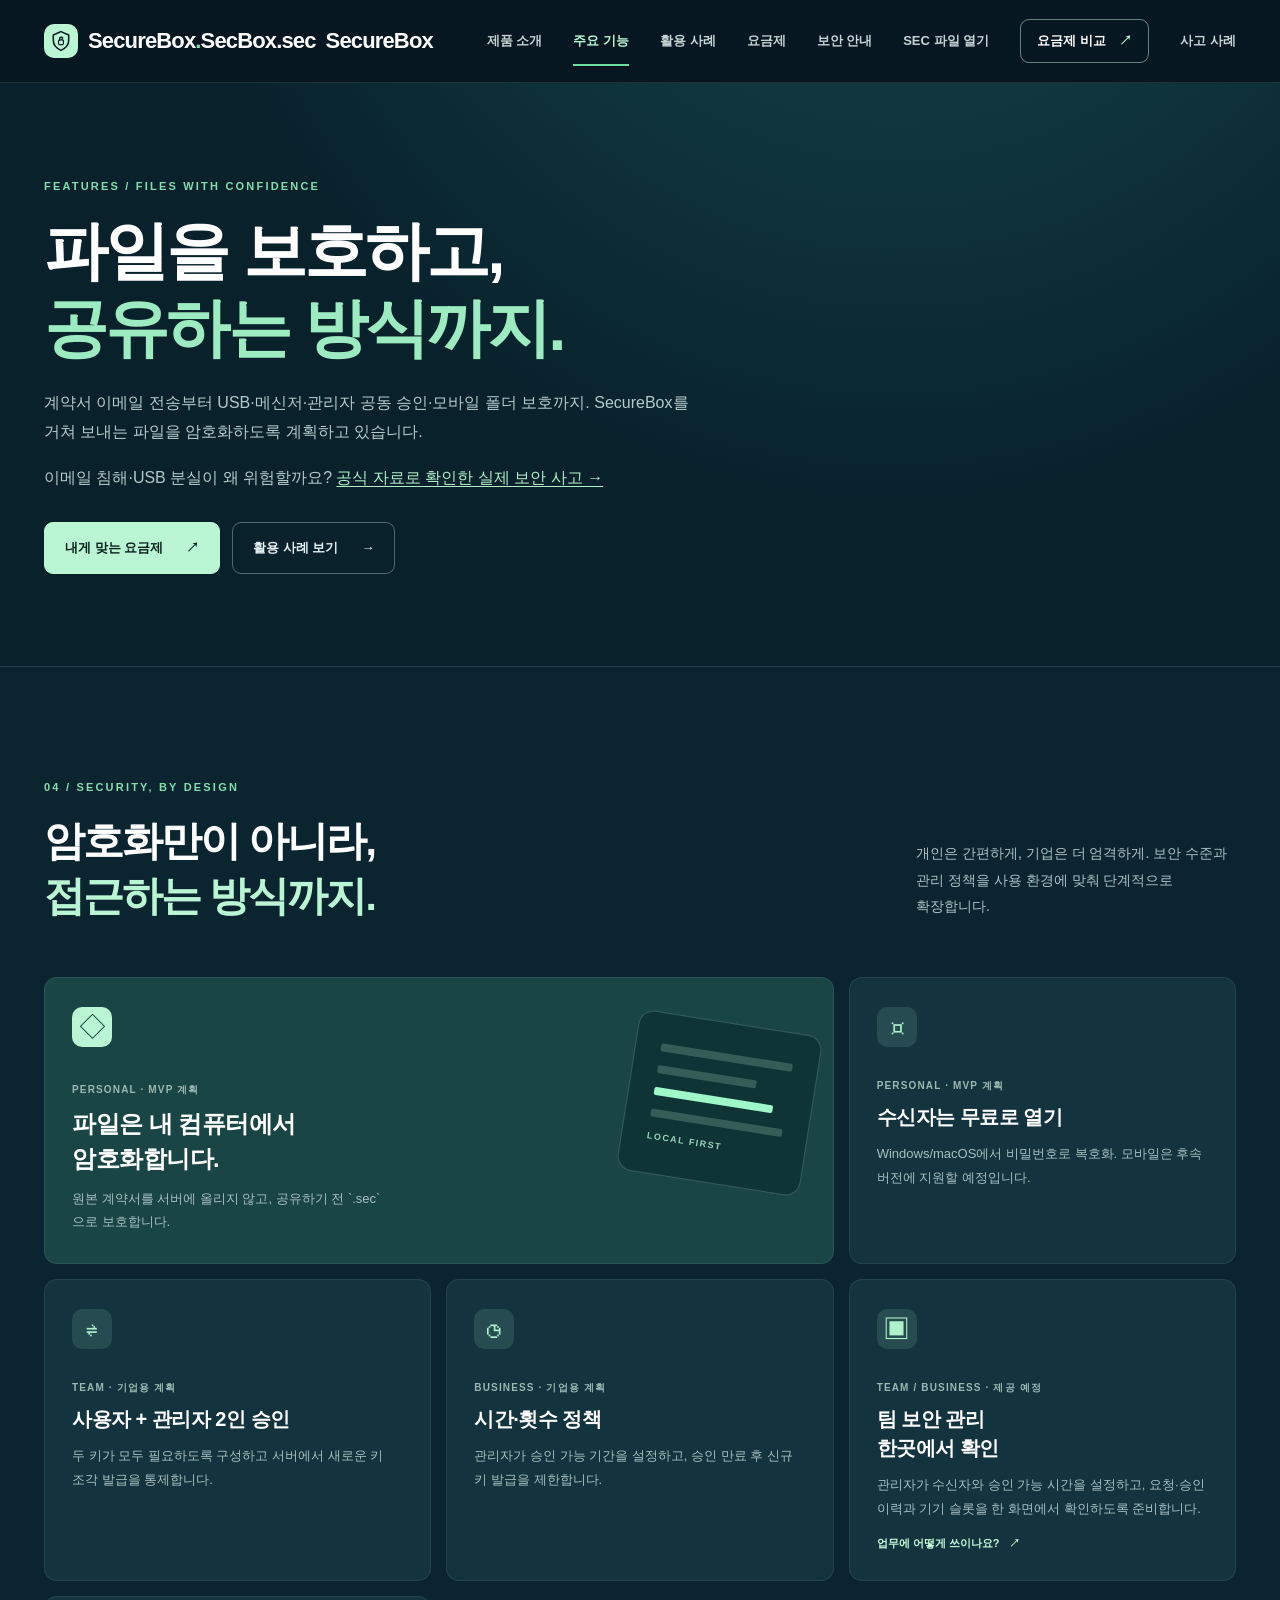
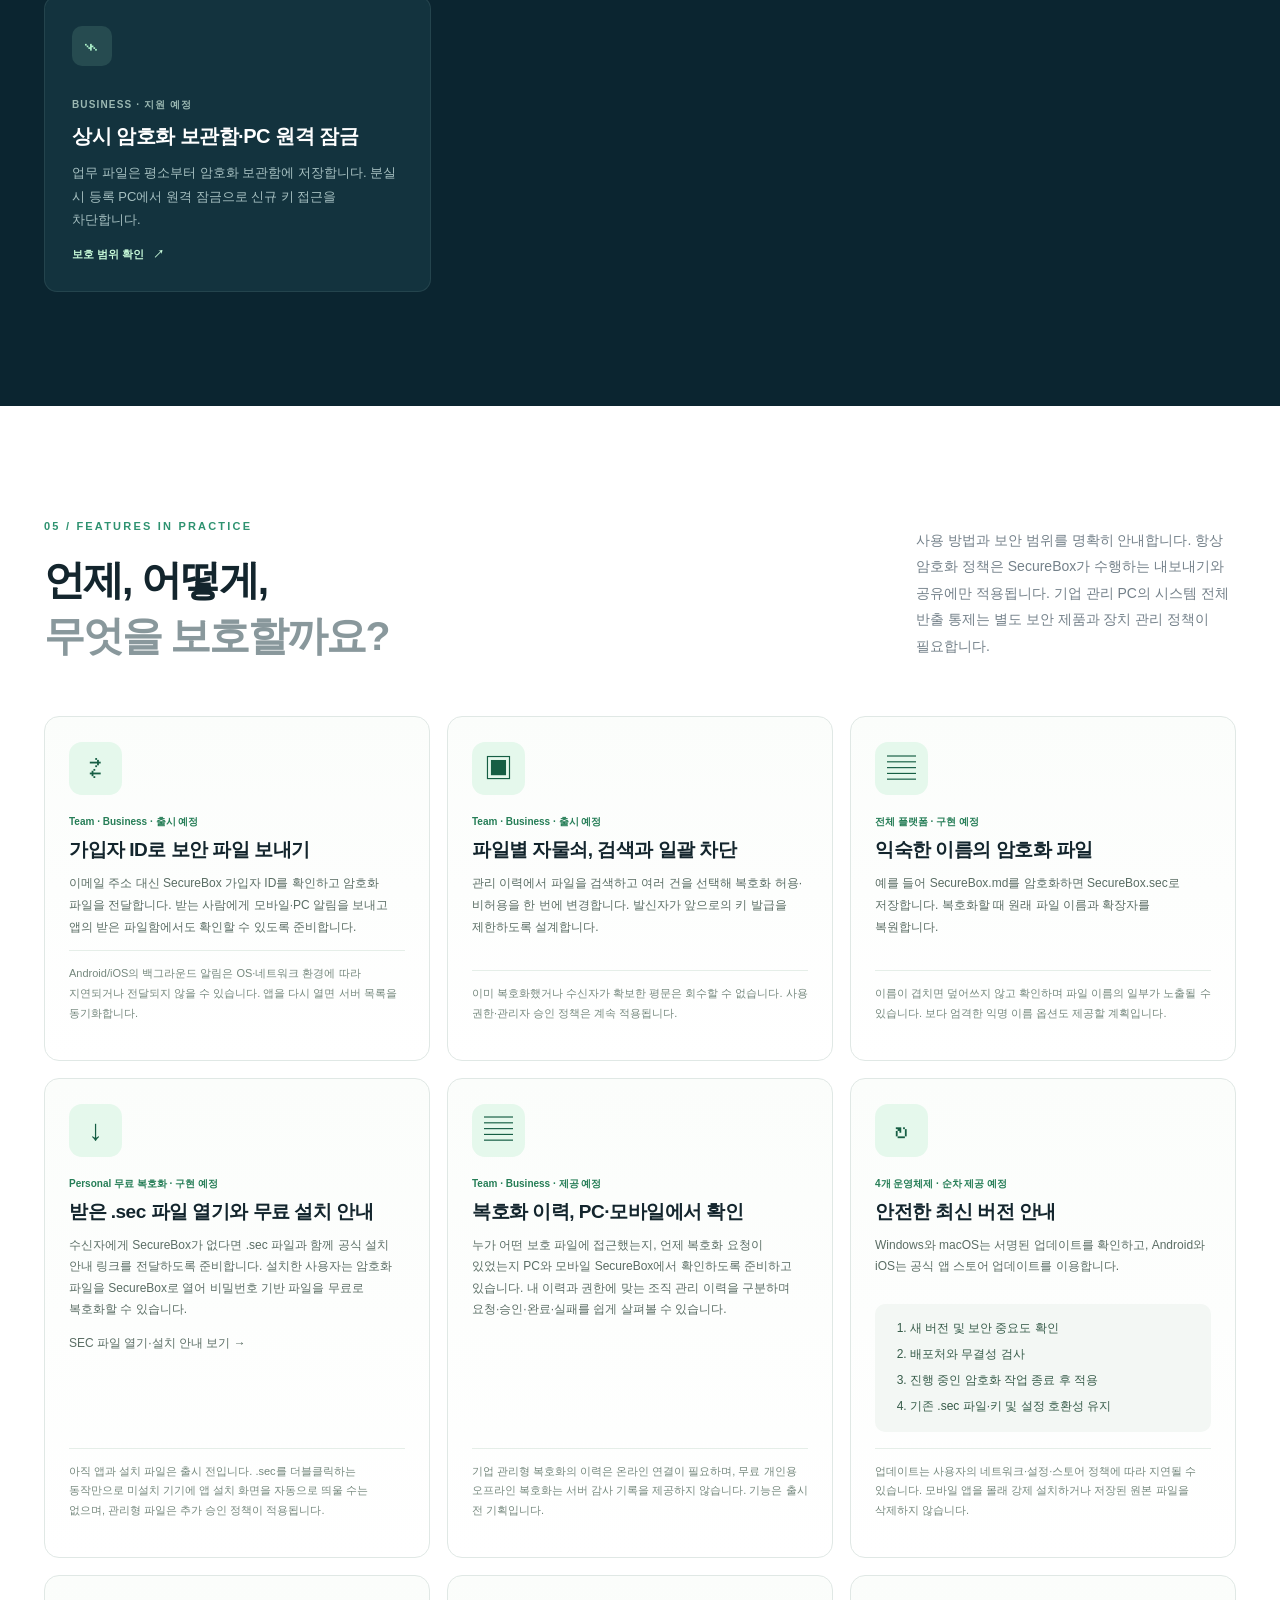
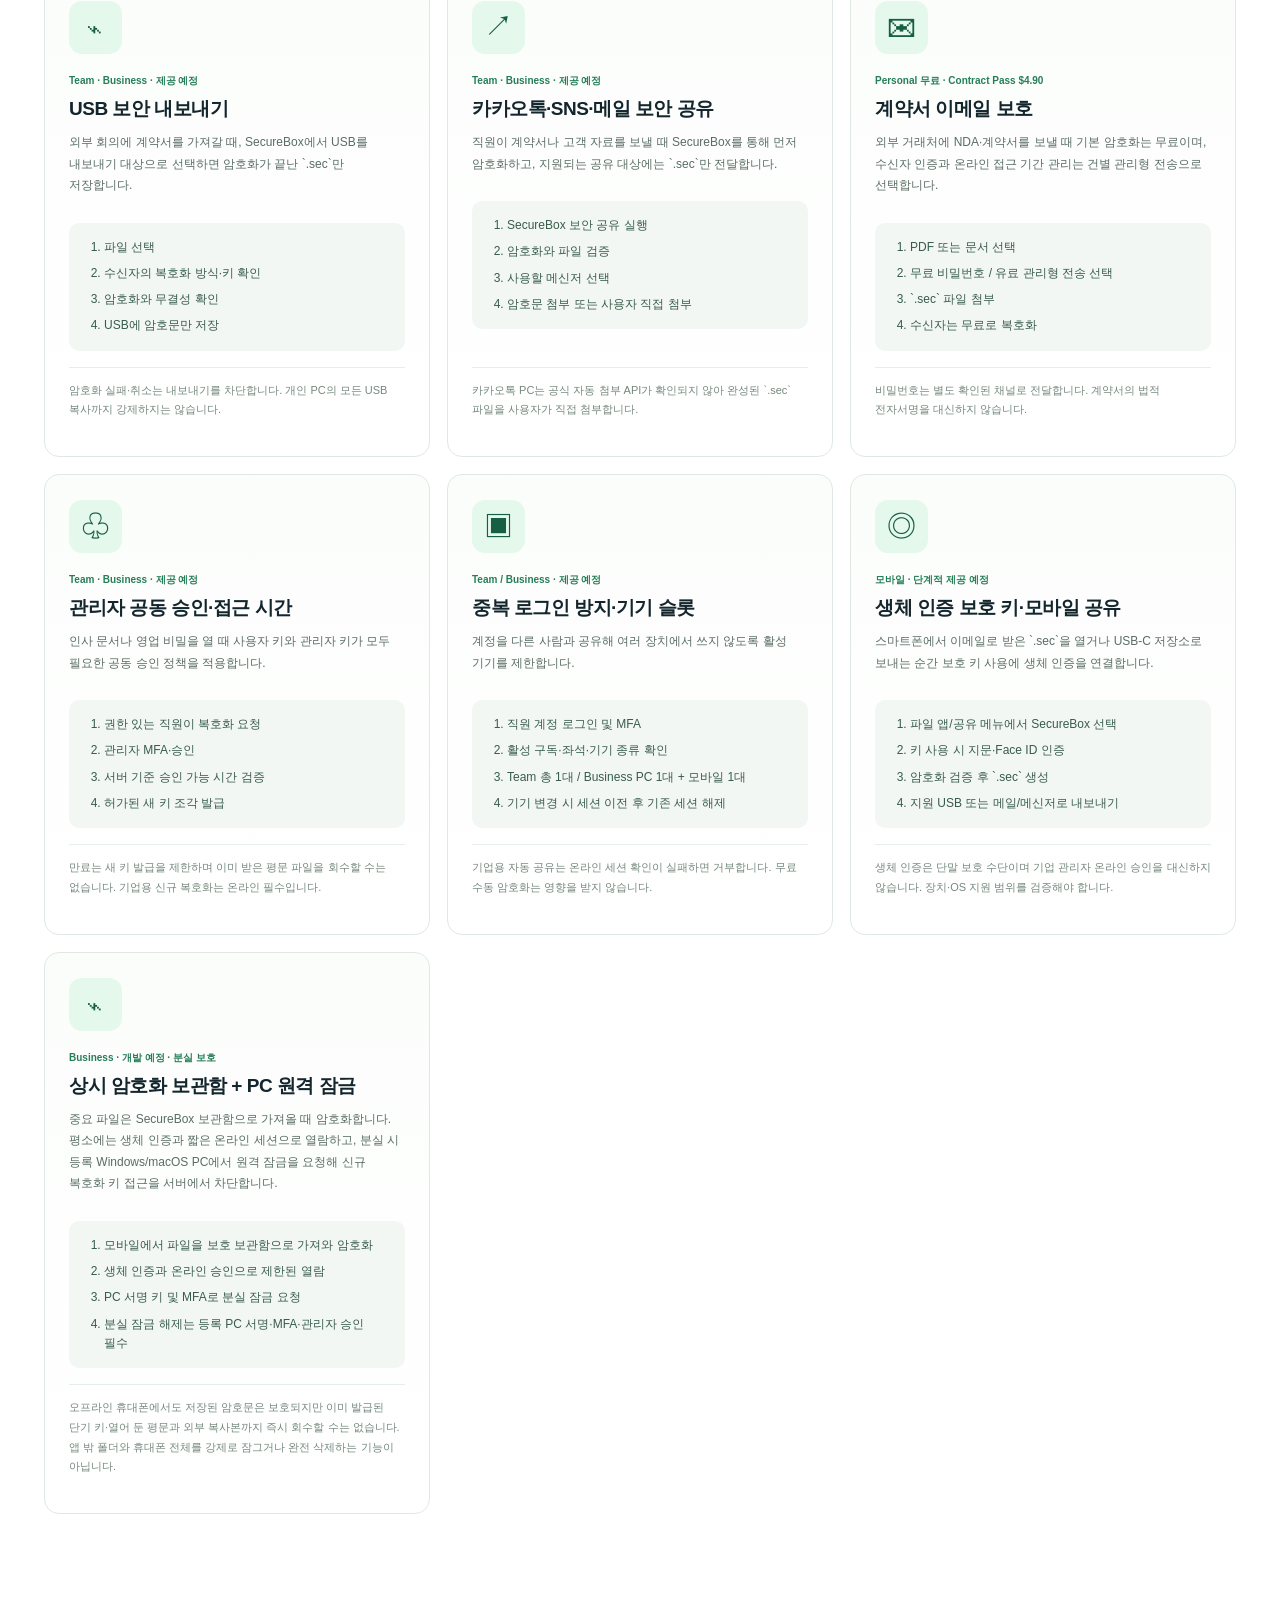
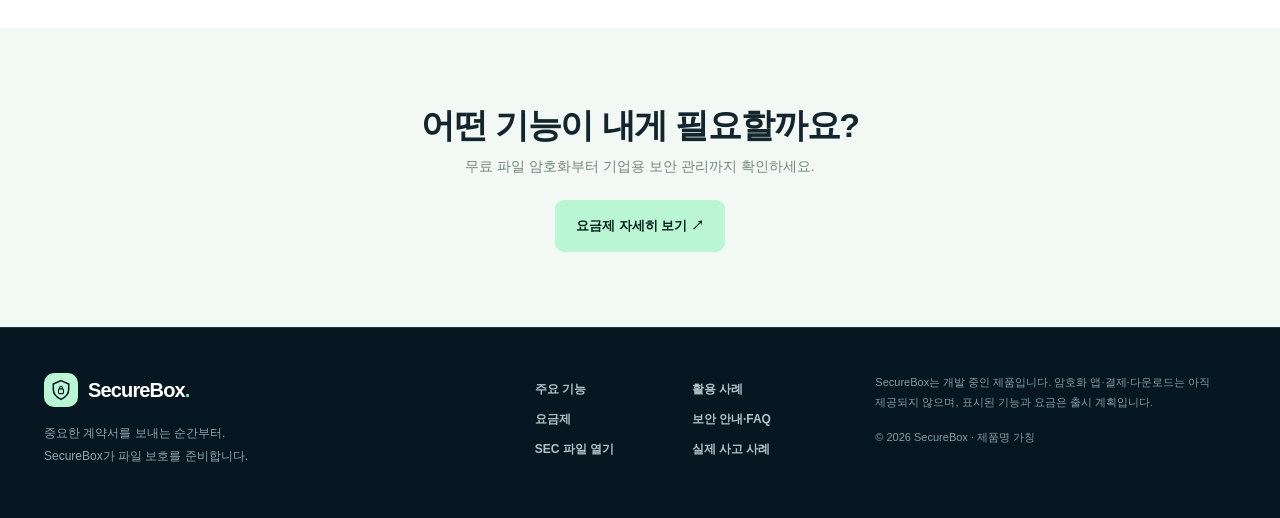
==== features.html @ 44d83c45 "헤더 로고를 열린 자물쇠에서 SecBox.sec로 전환하는 애니메이션 구조로 변경" ====
<!DOCTYPE html>
<html lang="ko"><head><meta charset="utf-8"/><meta content="width=device-width, initial-scale=1" name="viewport"/><meta content="#071721" name="theme-color"/><meta content="SecureBox의 계약서 보호, USB·메신저 보안 공유, 관리자 승인, 모바일 폴더 보호 및 안전한 업데이트 계획을 알아보세요." name="description"/><meta content="index, follow" name="robots"/><meta content="strict-origin-when-cross-origin" name="referrer"/><meta content="default-src 'none'; script-src 'self'; style-src 'self'; img-src 'self' data:; font-src 'self'; connect-src 'none'; form-action 'none'; object-src 'none'; base-uri 'self'; frame-ancestors 'none'; upgrade-insecure-requests" http-equiv="Content-Security-Policy"/><title>기능 안내 | SecureBox</title><link href="./favicon.ico?v=20261029-audit1" rel="icon" type="image/x-icon"/><link href="./favicon.svg?v=20261029-audit1" rel="icon" type="image/svg+xml" sizes="any"/><link href="./styles.css" rel="stylesheet"/><script defer="" src="./script.js"></script></head><body><a class="skip-link" href="#main">본문 바로가기</a><div class="page-shell"><header class="site-header" id="top"><div class="nav-wrap container"><a aria-label="SecureBox 홈" class="brand brand-header" href="./index.html"><span aria-hidden="true" class="brand-mark brand-animated brand-final-lock"><span class="brand-glow"></span><svg class="brand-logo-svg" fill="none" viewBox="0 0 40 40"><path class="brand-shield" d="M20 3L34 9V19C34 27.7 28.3 33 20 37C11.7 33 6 27.7 6 19V9L20 3Z" stroke="currentColor" stroke-width="2.8"></path><rect class="brand-lock-body" height="8.5" rx="2" stroke="currentColor" stroke-width="2" width="9" x="15.5" y="18"></rect><path class="brand-open-shackle" d="M17.5 18V15.9C17.5 13.9 18.7 12.7 20.5 12.7C21.7 12.7 22.7 13.2 23.4 14.1" stroke="currentColor" stroke-linecap="round" stroke-width="2"></path><path class="brand-closed-shackle" d="M17.5 18V15.8A2.5 2.5 0 0 1 22.5 15.8V18" stroke="currentColor" stroke-linecap="round" stroke-width="2"></path></svg></span><span aria-hidden="true" class="brand-text-stage"><span class="brand-text brand-full-name">SecureBox<span class="brand-dot">.</span></span><span class="brand-text brand-sec-name"><span>SecBox</span><span class="brand-ext">.sec</span></span></span><span class="sr-only">SecureBox</span></a><button aria-controls="nav-links" aria-expanded="false" aria-label="메뉴 열기" class="menu-toggle" type="button"><span></span><span></span><span></span></button><nav aria-label="주 메뉴" class="nav-links" id="nav-links"><a href="./index.html">제품 소개</a><a aria-current="page" href="./features.html">주요 기능</a><a href="./stories.html">활용 사례</a><a href="./pricing.html">요금제</a><a href="./security.html">보안 안내</a><a href="./open-sec.html">SEC 파일 열기</a><a class="nav-cta" href="./pricing.html">요금제 비교 <span aria-hidden="true">↗</span></a><a href="./incidents.html">사고 사례</a></nav></div></header><main id="main"><section class="subhero"><div class="container"><p class="section-kicker light-kicker">FEATURES / FILES WITH CONFIDENCE</p><h1>파일을 보호하고,<br/><span>공유하는 방식까지.</span></h1><p>계약서 이메일 전송부터 USB·메신저·관리자 공동 승인·모바일 폴더 보호까지. SecureBox를 거쳐 보내는 파일을 암호화하도록 계획하고 있습니다.</p><p class="incident-content-link">이메일 침해·USB 분실이 왜 위험할까요? <a href="./incidents.html">공식 자료로 확인한 실제 보안 사고 →</a></p><div class="subhero-actions"><a class="btn btn-primary" href="./pricing.html">내게 맞는 요금제 <span aria-hidden="true">↗</span></a><a class="btn btn-secondary" href="./stories.html">활용 사례 보기 <span aria-hidden="true">→</span></a></div></div></section><section aria-labelledby="features-title" class="section-pad features-section" id="features"><div class="container"><p class="section-kicker light-kicker">04 / SECURITY, BY DESIGN</p><div class="section-intro features-intro"><div><h2 id="features-title">암호화만이 아니라,<br><span>접근하는 방식까지.</span></br></h2></div><p>개인은 간편하게, 기업은 더 엄격하게. 보안 수준과 관리 정책을 사용 환경에 맞춰 단계적으로 확장합니다.</p></div>
<div class="feature-grid">
<article class="feature-tile big-feature"><div class="feature-icon mint">◇</div><div class="feature-text"><span class="feature-label">PERSONAL · MVP 계획</span><h3>파일은 내 컴퓨터에서<br/>암호화합니다.</h3><p>원본 계약서를 서버에 올리지 않고, 공유하기 전 `.sec`으로 보호합니다.</p></div><div class="feature-mini"><span class="mini-bar"></span><span class="mini-bar"></span><span class="mini-bar active"></span><span class="mini-bar"></span><span>LOCAL FIRST</span></div></article>
<article class="feature-tile"><div class="feature-icon">⌑</div><span class="feature-label">PERSONAL · MVP 계획</span><h3>수신자는 무료로 열기</h3><p>Windows/macOS에서 비밀번호로 복호화. 모바일은 후속 버전에 지원할 예정입니다.</p></article>
<article class="feature-tile"><div class="feature-icon">⇌</div><span class="feature-label">TEAM · 기업용 계획</span><h3>사용자 + 관리자 2인 승인</h3><p>두 키가 모두 필요하도록 구성하고 서버에서 새로운 키 조각 발급을 통제합니다.</p></article>
<article class="feature-tile"><div class="feature-icon">◷</div><span class="feature-label">BUSINESS · 기업용 계획</span><h3>시간·횟수 정책</h3><p>관리자가 승인 가능 기간을 설정하고, 승인 만료 후 신규 키 발급을 제한합니다.</p></article>
<article class="feature-tile"><div class="feature-icon">▣</div><span class="feature-label">TEAM / BUSINESS · 제공 예정</span><h3>팀 보안 관리<br/>한곳에서 확인</h3><p>관리자가 수신자와 승인 가능 시간을 설정하고, 요청·승인 이력과 기기 슬롯을 한 화면에서 확인하도록 준비합니다.</p><a class="feature-inline-link" href="./features.html#feature-deep">업무에 어떻게 쓰이나요? <span aria-hidden="true">↗</span></a></article>
<article class="feature-tile"><div class="feature-icon">⌁</div><span class="feature-label">BUSINESS · 지원 예정</span><h3>상시 암호화 보관함·PC 원격 잠금</h3><p>업무 파일은 평소부터 암호화 보관함에 저장합니다. 분실 시 등록 PC에서 원격 잠금으로 신규 키 접근을 차단합니다.</p><a class="feature-inline-link" href="./features.html#lost-device-details">보호 범위 확인 <span aria-hidden="true">↗</span></a></article>
</div>
</div></section><section aria-labelledby="detail-title" class="section-pad detail-section" id="feature-deep">
<div class="container">
<div class="section-intro"><div><p class="section-kicker">05 / FEATURES IN PRACTICE</p><h2 id="detail-title">언제, 어떻게,<br/><span class="subtle-heading">무엇을 보호할까요?</span></h2></div><p>사용 방법과 보안 범위를 명확히 안내합니다. 항상 암호화 정책은 SecureBox가 수행하는 내보내기와 공유에만 적용됩니다. 기업 관리 PC의 시스템 전체 반출 통제는 별도 보안 제품과 장치 관리 정책이 필요합니다.</p></div>
<div class="detail-grid">
<article class="detail-card" id="secure-id-transfer"><div class="detail-icon">⇄</div><div class="detail-status">Team · Business · 출시 예정</div><h3>가입자 ID로 보안 파일 보내기</h3><p>이메일 주소 대신 SecureBox 가입자 ID를 확인하고 암호화 파일을 전달합니다. 받는 사람에게 모바일·PC 알림을 보내고 앱의 받은 파일함에서도 확인할 수 있도록 준비합니다.</p><p class="detail-limit">Android/iOS의 백그라운드 알림은 OS·네트워크 환경에 따라 지연되거나 전달되지 않을 수 있습니다. 앱을 다시 열면 서버 목록을 동기화합니다.</p></article><article class="detail-card" id="file-access-control"><div class="detail-icon">▣</div><div class="detail-status">Team · Business · 출시 예정</div><h3>파일별 자물쇠, 검색과 일괄 차단</h3><p>관리 이력에서 파일을 검색하고 여러 건을 선택해 복호화 허용·비허용을 한 번에 변경합니다. 발신자가 앞으로의 키 발급을 제한하도록 설계합니다.</p><p class="detail-limit">이미 복호화했거나 수신자가 확보한 평문은 회수할 수 없습니다. 사용 권한·관리자 승인 정책은 계속 적용됩니다.</p></article><article class="detail-card" id="filename-rule"><div class="detail-icon">▤</div><div class="detail-status">전체 플랫폼 · 구현 예정</div><h3>익숙한 이름의 암호화 파일</h3><p>예를 들어 SecureBox.md를 암호화하면 SecureBox.sec로 저장합니다. 복호화할 때 원래 파일 이름과 확장자를 복원합니다.</p><p class="detail-limit">이름이 겹치면 덮어쓰지 않고 확인하며 파일 이름의 일부가 노출될 수 있습니다. 보다 엄격한 익명 이름 옵션도 제공할 계획입니다.</p></article><article class="detail-card" id="receiver-install"><div class="detail-icon">↓</div><div class="detail-status">Personal 무료 복호화 · 구현 예정</div><h3>받은 .sec 파일 열기와 무료 설치 안내</h3><p>수신자에게 SecureBox가 없다면 .sec 파일과 함께 공식 설치 안내 링크를 전달하도록 준비합니다. 설치한 사용자는 암호화 파일을 SecureBox로 열어 비밀번호 기반 파일을 무료로 복호화할 수 있습니다.</p><p><a href="./open-sec.html">SEC 파일 열기·설치 안내 보기 →</a></p><p class="detail-limit">아직 앱과 설치 파일은 출시 전입니다. .sec를 더블클릭하는 동작만으로 미설치 기기에 앱 설치 화면을 자동으로 띄울 수는 없으며, 관리형 파일은 추가 승인 정책이 적용됩니다.</p></article><article class="detail-card" id="decryption-history"><div class="detail-icon">▤</div><div class="detail-status">Team · Business · 제공 예정</div><h3>복호화 이력, PC·모바일에서 확인</h3><p>누가 어떤 보호 파일에 접근했는지, 언제 복호화 요청이 있었는지 PC와 모바일 SecureBox에서 확인하도록 준비하고 있습니다. 내 이력과 권한에 맞는 조직 관리 이력을 구분하며 요청·승인·완료·실패를 쉽게 살펴볼 수 있습니다.</p><p class="detail-limit">기업 관리형 복호화의 이력은 온라인 연결이 필요하며, 무료 개인용 오프라인 복호화는 서버 감사 기록을 제공하지 않습니다. 기능은 출시 전 기획입니다.</p></article><article class="detail-card" id="safe-updates"><div class="detail-icon">↻</div><div class="detail-status">4개 운영체제 · 순차 제공 예정</div><h3>안전한 최신 버전 안내</h3><p>Windows와 macOS는 서명된 업데이트를 확인하고, Android와 iOS는 공식 앱 스토어 업데이트를 이용합니다.</p><ol><li>새 버전 및 보안 중요도 확인</li><li>배포처와 무결성 검사</li><li>진행 중인 암호화 작업 종료 후 적용</li><li>기존 .sec 파일·키 및 설정 호환성 유지</li></ol><p class="detail-limit">업데이트는 사용자의 네트워크·설정·스토어 정책에 따라 지연될 수 있습니다. 모바일 앱을 몰래 강제 설치하거나 저장된 원본 파일을 삭제하지 않습니다.</p></article><article class="detail-card"><div class="detail-icon">⌁</div><div class="detail-status">Team · Business · 제공 예정</div><h3>USB 보안 내보내기</h3><p>외부 회의에 계약서를 가져갈 때, SecureBox에서 USB를 내보내기 대상으로 선택하면 암호화가 끝난 `.sec`만 저장합니다.</p><ol><li>파일 선택</li><li>수신자의 복호화 방식·키 확인</li><li>암호화와 무결성 확인</li><li>USB에 암호문만 저장</li></ol><p class="detail-limit">암호화 실패·취소는 내보내기를 차단합니다. 개인 PC의 모든 USB 복사까지 강제하지는 않습니다.</p></article>
<article class="detail-card"><div class="detail-icon">↗</div><div class="detail-status">Team · Business · 제공 예정</div><h3>카카오톡·SNS·메일 보안 공유</h3><p>직원이 계약서나 고객 자료를 보낼 때 SecureBox를 통해 먼저 암호화하고, 지원되는 공유 대상에는 `.sec`만 전달합니다.</p><ol><li>SecureBox 보안 공유 실행</li><li>암호화와 파일 검증</li><li>사용할 메신저 선택</li><li>암호문 첨부 또는 사용자 직접 첨부</li></ol><p class="detail-limit">카카오톡 PC는 공식 자동 첨부 API가 확인되지 않아 완성된 `.sec` 파일을 사용자가 직접 첨부합니다.</p></article>
<article class="detail-card"><div class="detail-icon">✉</div><div class="detail-status">Personal 무료 · Contract Pass $4.90</div><h3>계약서 이메일 보호</h3><p>외부 거래처에 NDA·계약서를 보낼 때 기본 암호화는 무료이며, 수신자 인증과 온라인 접근 기간 관리는 건별 관리형 전송으로 선택합니다.</p><ol><li>PDF 또는 문서 선택</li><li>무료 비밀번호 / 유료 관리형 전송 선택</li><li>`.sec` 파일 첨부</li><li>수신자는 무료로 복호화</li></ol><p class="detail-limit">비밀번호는 별도 확인된 채널로 전달합니다. 계약서의 법적 전자서명을 대신하지 않습니다.</p></article>
<article class="detail-card"><div class="detail-icon">♧</div><div class="detail-status">Team · Business · 제공 예정</div><h3>관리자 공동 승인·접근 시간</h3><p>인사 문서나 영업 비밀을 열 때 사용자 키와 관리자 키가 모두 필요한 공동 승인 정책을 적용합니다.</p><ol><li>권한 있는 직원이 복호화 요청</li><li>관리자 MFA·승인</li><li>서버 기준 승인 가능 시간 검증</li><li>허가된 새 키 조각 발급</li></ol><p class="detail-limit">만료는 새 키 발급을 제한하며 이미 받은 평문 파일을 회수할 수는 없습니다. 기업용 신규 복호화는 온라인 필수입니다.</p></article>
<article class="detail-card"><div class="detail-icon">▣</div><div class="detail-status">Team / Business · 제공 예정</div><h3>중복 로그인 방지·기기 슬롯</h3><p>계정을 다른 사람과 공유해 여러 장치에서 쓰지 않도록 활성 기기를 제한합니다.</p><ol><li>직원 계정 로그인 및 MFA</li><li>활성 구독·좌석·기기 종류 확인</li><li>Team 총 1대 / Business PC 1대 + 모바일 1대</li><li>기기 변경 시 세션 이전 후 기존 세션 해제</li></ol><p class="detail-limit">기업용 자동 공유는 온라인 세션 확인이 실패하면 거부합니다. 무료 수동 암호화는 영향을 받지 않습니다.</p></article>
<article class="detail-card"><div class="detail-icon">◎</div><div class="detail-status">모바일 · 단계적 제공 예정</div><h3>생체 인증 보호 키·모바일 공유</h3><p>스마트폰에서 이메일로 받은 `.sec`을 열거나 USB-C 저장소로 보내는 순간 보호 키 사용에 생체 인증을 연결합니다.</p><ol><li>파일 앱/공유 메뉴에서 SecureBox 선택</li><li>키 사용 시 지문·Face ID 인증</li><li>암호화 검증 후 `.sec` 생성</li><li>지원 USB 또는 메일/메신저로 내보내기</li></ol><p class="detail-limit">생체 인증은 단말 보호 수단이며 기업 관리자 온라인 승인을 대신하지 않습니다. 장치·OS 지원 범위를 검증해야 합니다.</p></article>
<article class="detail-card" id="lost-device-details"><div class="detail-icon">⌁</div><div class="detail-status">Business · 개발 예정 · 분실 보호</div><h3>상시 암호화 보관함 + PC 원격 잠금</h3><p>중요 파일은 SecureBox 보관함으로 가져올 때 암호화합니다. 평소에는 생체 인증과 짧은 온라인 세션으로 열람하고, 분실 시 등록 Windows/macOS PC에서 원격 잠금을 요청해 신규 복호화 키 접근을 서버에서 차단합니다.</p><ol><li>모바일에서 파일을 보호 보관함으로 가져와 암호화</li><li>생체 인증과 온라인 승인으로 제한된 열람</li><li>PC 서명 키 및 MFA로 분실 잠금 요청</li><li>분실 잠금 해제는 등록 PC 서명·MFA·관리자 승인 필수</li></ol><p class="detail-limit">오프라인 휴대폰에서도 저장된 암호문은 보호되지만 이미 발급된 단기 키·열어 둔 평문과 외부 복사본까지 즉시 회수할 수는 없습니다. 앱 밖 폴더와 휴대폰 전체를 강제로 잠그거나 완전 삭제하는 기능이 아닙니다.</p></article>
</div>
</div>
</section><section class="page-end-cta"><div class="container"><h2>어떤 기능이 내게 필요할까요?</h2><p>무료 파일 암호화부터 기업용 보안 관리까지 확인하세요.</p><a class="btn btn-primary" href="./pricing.html">요금제 자세히 보기 ↗</a></div></section></main><footer class="footer"><div class="container footer-grid"><div><a class="brand footer-brand" href="./index.html"><span aria-hidden="true" class="brand-mark"><svg fill="none" viewbox="0 0 40 40"><path d="M20 3L34 9V19C34 27.7 28.3 33 20 37C11.7 33 6 27.7 6 19V9L20 3Z" stroke="currentColor" stroke-width="2.8"></path><rect height="8.5" rx="2" stroke="currentColor" stroke-width="2" width="9" x="15.5" y="18"></rect><path d="M17.5 18V15.8A2.5 2.5 0 0 1 22.5 15.8V18" stroke="currentColor" stroke-width="2"></path></svg></span><span>SecureBox<span class="brand-dot">.</span></span></a><p>중요한 계약서를 보내는 순간부터.<br/>SecureBox가 파일 보호를 준비합니다.</p></div><div class="footer-links"><a href="./features.html">주요 기능</a><a href="./stories.html">활용 사례</a><a href="./pricing.html">요금제</a><a href="./security.html">보안 안내·FAQ</a><a href="./open-sec.html">SEC 파일 열기</a><a href="./incidents.html">실제 사고 사례</a></div><div class="footer-note"><p>SecureBox는 개발 중인 제품입니다. 암호화 앱·결제·다운로드는 아직 제공되지 않으며, 표시된 기능과 요금은 출시 계획입니다.</p><p>© 2026 SecureBox · 제품명 가칭</p></div></div></footer></div></body></html>
---- styles.css ----
:root { color-scheme: light; --navy:#071721; --navy2:#0d2830; --ink:#13252d; --muted:#63717a; --mint:#bbf6d4; --mintdeep:#7ae5ad; --cream:#f7f7f3; --line:#e1e7e6; --max:1200px; }
* { box-sizing: border-box; }
html { scroll-behavior:smooth; }
body { margin:0; font-family: "Pretendard Variable", "Apple SD Gothic Neo", "Malgun Gothic", -apple-system, BlinkMacSystemFont, "Segoe UI", sans-serif; color:var(--ink); background:#fff; word-break:keep-all; -webkit-font-smoothing:antialiased; }
a { color:inherit; text-decoration:none; }
button, input { font:inherit; }
button { cursor:pointer; }
:focus-visible { outline:3px solid #47c98a; outline-offset:4px; }
::selection { background:var(--mint); color:var(--navy); }
.container { width:min(var(--max), calc(100% - 88px)); margin-inline:auto; }
.skip-link { position:absolute; top:-55px; left:12px; padding:12px 16px; background:#fff; color:#000; z-index:10000; }
.skip-link:focus { top:10px; }
.site-header { background:var(--navy); height:83px; border-bottom:1px solid rgba(255,255,255,.11); position:relative; z-index:20; }
.nav-wrap { height:100%; display:flex; justify-content:space-between; align-items:center; gap:25px; }
.brand { display:inline-flex; gap:10px; align-items:center; font-size:22px; font-weight:800; color:#fff; letter-spacing:-.85px; white-space:nowrap; }
.brand-dot { color:var(--mintdeep); }
.brand-mark { width:34px; height:34px; background:var(--mint); color:var(--navy); border-radius:10px; display:grid; place-items:center; }
.brand-mark svg { width:22px; height:22px; }
.nav-links { display:flex; gap:31px; align-items:center; color:#c6d3d4; font-size:13px; font-weight:650; }
.nav-links a:not(.nav-cta):hover { color:var(--mint); }
.nav-cta { border:1px solid rgba(193,240,219,.5); border-radius:9px; padding:12px 16px; color:#fff; transition:.2s; }
.nav-cta:hover { background:rgba(255,255,255,.09); }
.nav-cta span { color:var(--mint); padding-left:10px; }
.menu-toggle { display:none; border:1px solid rgba(255,255,255,.2); color:#fff; background:transparent; border-radius:8px; width:42px; height:40px; padding:10px; }
.menu-toggle span { height:2px; background:#fff; display:block; margin:4px 0; border-radius:1px; }
.section-dark { color:#fff; background:var(--navy); }
.hero { position:relative; min-height:696px; overflow:hidden; }
.hero-glow { pointer-events:none; position:absolute; height:730px; width:730px; border-radius:50%; right:-45px; top:-230px; background:radial-gradient(circle,rgba(61,149,125,.21) 0%,rgba(18,53,67,.06) 56%,transparent 73%); }
.hero-grid { display:grid; grid-template-columns:1.06fr 1fr; align-items:center; gap:48px; padding-top:112px; padding-bottom:99px; position:relative; }
.hero-content { position:relative; z-index:2; }
.eyebrow, .section-kicker, .closing-kicker { text-transform:uppercase; font-size:11px; font-weight:800; letter-spacing:2.2px; }
.eyebrow { color:var(--mintdeep); display:flex; align-items:center; gap:10px; margin-bottom:29px; }
.status-dot { display:inline-block; width:8px; height:8px; border-radius:50%; background:var(--mintdeep); box-shadow:0 0 0 5px rgba(154,255,198,.13); }
h1,h2,h3,p { margin-top:0; }
h1 { font-size:clamp(42px,4.2vw,65px); line-height:1.22; font-weight:830; letter-spacing:-3.4px; margin-bottom:27px; }
h1 span { color:var(--mint); }
.hero-lead { color:#adc1c5; line-height:1.86; font-size:16px; margin-bottom:33px; letter-spacing:-.3px; }
.hero-lead strong { color:#ecf9f3; font-weight:680; }
.hero-actions { display:flex; gap:12px; flex-wrap:wrap; }
.btn { border-radius:9px; min-height:52px; padding:0 20px; display:inline-flex; gap:23px; align-items:center; justify-content:space-between; font-weight:800; font-size:13px; }
.btn-primary { color:#07211d; background:var(--mint); border:1px solid var(--mint); }
.btn-primary:hover { background:#d9ffe8; }
.btn-secondary { color:#e5eff1; background:transparent; border:1px solid rgba(213,241,239,.34); }
.btn-secondary:hover { border-color:var(--mint); }
.hero-meta { margin-top:45px; display:flex; align-items:center; flex-wrap:wrap; gap:13px; color:#95aaae; font-size:11px; font-weight:650; }
.hero-meta span:first-child { display:flex; align-items:center; gap:7px; }
.hero-meta svg { width:17px; height:17px; color:var(--mint); }
.meta-divider { height:13px; border-left:1px solid #4b636c; }
.hero-art { position:relative; min-height:490px; display:grid; place-items:center; }
.orbit { position:absolute; width:475px; height:475px; border:1px solid rgba(206,255,228,.09); border-radius:50%; }
.orbit-two { width:620px; height:620px; }
.app-window { position:relative; z-index:1; width:min(100%,500px); background:#f8fcfa; border:1px solid #cde6dd; border-radius:17px; box-shadow:0 35px 100px rgba(0,0,0,.35), 0 0 0 12px rgba(131,237,191,.04); transform:rotate(-2deg); overflow:hidden; color:#20333b; }
.app-toolbar { height:52px; display:flex; align-items:center; justify-content:space-between; padding:0 20px; background:#edf6f2; border-bottom:1px solid #e0eae7; }
.traffic { display:flex; gap:6px; }
.traffic i { width:9px; height:9px; background:#b7cac6; border-radius:50%; }
.traffic i:first-child { background:#e8b2aa; }
.traffic i:nth-child(2) { background:#efdc9b; }
.app-window-title { font-size:12px; font-weight:750; color:#738881; }
.toolbar-dots { font-size:19px; letter-spacing:2px; color:#92a8a5; }
.app-body { padding:28px 31px 28px; }
.window-label { font-size:11px; color:#7a8d89; font-weight:800; margin-bottom:10px; }
.file-card { display:flex; align-items:center; gap:13px; padding:16px 15px; border:1px solid #e2ebea; background:#fff; border-radius:10px; box-shadow:0 2px 5px rgba(10,50,40,.035); }
.file-icon { flex:0 0 40px; width:40px; height:43px; border-radius:8px; display:grid; place-items:center; font-size:10px; font-weight:850; }
.file-icon.pdf { color:#e17c69; background:#fff1ed; }
.file-icon.sec { background:#e5f8eb; color:#2b8d63; }
.file-icon svg { width:23px; }
.file-details { display:grid; gap:5px; min-width:0; flex:1; }
.file-details strong { font-size:13px; overflow:hidden; white-space:nowrap; text-overflow:ellipsis; }
.file-details small { font-size:10px; color:#8ca099; }
.file-state { font-size:10px; color:#95aaa0; border-radius:7px; border:1px solid #e9f0ec; padding:5px 7px; }
.state-safe { color:#238658; border-color:#c4e9d6; background:#ecfff2; }
.encrypt-progress { margin:16px auto; display:flex; align-items:center; justify-content:center; gap:15px; color:#248b62; }
.progress-line { width:68px; height:1px; background:linear-gradient(to right,transparent,#67b48d); }
.progress-line:last-child { transform:rotate(180deg); }
.progress-lock { border-radius:50%; border:1px solid #bde7d2; width:30px; height:30px; display:grid; place-items:center; font-size:22px; }
.secure-note { background:#e7f7ef; margin-top:18px; padding:13px 14px; border-radius:9px; display:flex; align-items:center; gap:12px; }
.secure-note svg { width:23px; height:23px; flex:0 0 23px; color:#25845b; }
.secure-note div { display:grid; gap:4px; }.secure-note b { font-size:12px; }.secure-note span { font-size:10px; color:#567a6c; }
.float-pill { position:absolute; z-index:2; border:1px solid rgba(216,253,235,.32); box-shadow:0 20px 40px rgba(0,0,0,.24); border-radius:12px; background:#153f41; color:#dff9e9; font-size:12px; font-weight:750; padding:13px 17px; display:flex; align-items:center; gap:9px; }
.float-top { right:-6px; top:4px; transform:rotate(5deg); }.float-bottom { left:-34px; bottom:14px; transform:rotate(4deg); }.pill-icon { color:#a4ffcb; font-size:18px; }
.hero-bottom-line { color:#6b878d; font-size:10px; font-weight:750; letter-spacing:1.6px; display:flex; gap:17px; align-items:center; padding-bottom:28px; }
.line-fill { flex:1; border-top:1px solid rgba(206,233,235,.11); }
.trust-strip { background:#eef5f0; border-bottom:1px solid #e1ebe4; }.trust-grid { display:grid; grid-template-columns:repeat(4,1fr); align-items:center; min-height:90px; }.trust-grid>div { display:flex; align-items:center; gap:12px; font-size:12px; font-weight:780; color:#29483e; padding:0 18px; border-right:1px solid #dbe5dd; }.trust-grid>div:first-child { padding-left:0; }.trust-grid>div:last-child { border:0; }.trust-icon { font-size:22px; color:#26986c; }
.section-pad { padding-block:114px; }.section-white { background:#fff; }.section-kicker { color:#2e9270; margin-bottom:21px; }.section-intro { display:flex; align-items:end; justify-content:space-between; gap:60px; margin-bottom:52px; }.section-intro>p { max-width:320px; color:#74818a; font-size:14px; line-height:1.9; margin:0 0 5px; }.section-intro h2, .price-head h2, .faq-grid h2, .privacy-grid h2 { font-size:clamp(29px,3.2vw,45px); line-height:1.36; letter-spacing:-2px; margin:0; font-weight:830; }.subtle-heading { color:#89989c; }
.steps-grid { display:grid; grid-template-columns:repeat(3,1fr); gap:17px; }.step-card { padding:28px 29px 31px; border:1px solid #e4e9e8; border-radius:13px; background:#fff; }.step-no { font-weight:900; color:#92aaa6; font-size:11px; letter-spacing:1px; }.step-drawing { height:145px; display:grid; place-items:center; color:#1c5145; }.step-drawing svg { width:126px; height:90px; }.step-card h3 { margin-bottom:12px; font-size:19px; letter-spacing:-.6px; }.step-card p { margin:0; color:#75858a; font-size:13px; line-height:1.8; }
.cases-section { background:#f5f7f3; }.cases-intro { margin-bottom:45px; }.cases-grid { display:grid; grid-template-columns:repeat(3,1fr); gap:16px; }.case-card { background:#fff; border-radius:13px; border:1px solid #e7ece8; padding:30px 29px 23px; min-height:299px; display:flex; flex-direction:column; }.case-icon { background:#ecf6ee; display:grid; place-items:center; width:50px; height:50px; border-radius:12px; margin-bottom:26px; color:#247255; }.case-icon svg { width:25px; height:25px; }.case-card>span { color:#77958b; letter-spacing:1.5px; font-size:9px; font-weight:900; }.case-card h3 { margin:8px 0 10px; font-size:20px; letter-spacing:-.6px; }.case-card p { font-size:13px; color:#78878a; line-height:1.8; margin-bottom:25px; }.case-line { border-top:1px solid #e8efec; padding-top:16px; margin-top:auto; display:flex; justify-content:space-between; font-weight:800; font-size:12px; color:#266647; }.case-line span { font-size:17px; }.featured-case { background:#e9f9ee; border-color:#d2eddc; }.featured-case .case-icon { background:#ceefdd; }
.features-section { background:#0b2530; color:#fff; }.light-kicker { color:#85ddaf; }.features-intro h2 span { color:var(--mint); }.features-intro>p { color:#acc1c5; }.feature-grid { display:grid; grid-template-columns:repeat(3,1fr); gap:15px; }.feature-tile { min-height:252px; border-radius:13px; background:#13333e; border:1px solid rgba(206,238,226,.09); padding:29px 27px; display:flex; flex-direction:column; }.feature-tile.big-feature { grid-column:span 2; background:#1a4545; position:relative; overflow:hidden; }.feature-icon { width:40px; height:40px; border-radius:10px; background:#264b50; display:grid; place-items:center; color:#adf2ca; font-size:27px; margin-bottom:32px; }.feature-icon.mint { background:var(--mint); color:#104637; }.feature-label { color:#9bb8b2; font-size:10px; font-weight:850; letter-spacing:1.15px; }.feature-tile h3 { font-size:20px; line-height:1.45; letter-spacing:-.5px; margin:10px 0; }.feature-tile p { color:#a6c0c1; font-size:13px; line-height:1.83; margin:0; }.big-feature .feature-text { position:relative; z-index:1; max-width:310px; }.big-feature h3 { font-size:24px; }.feature-mini { position:absolute; right:21px; top:44px; width:185px; height:162px; border-radius:15px; border:1px solid rgba(198,248,219,.2); transform:rotate(9deg); background:#0e3435; padding:30px 25px; display:flex; flex-direction:column; gap:14px; }.mini-bar { background:rgba(202,252,225,.2); height:8px; border-radius:2px; width:100%; }.mini-bar:nth-child(2){width:75%}.mini-bar.active { background:#9ef8c8; width:90%; }.feature-mini>span:last-child { color:#98d4bc; font-size:9px; letter-spacing:1.5px; font-weight:800; }
.pricing-section { background:#fff; }.price-head { display:flex; justify-content:space-between; gap:36px; align-items:end; margin-bottom:43px; }.billing-toggle { flex-shrink:0; display:flex; gap:3px; border-radius:10px; background:#eff3f1; padding:4px; }.billing-btn { background:transparent; border:0; border-radius:8px; padding:12px 16px; font-size:12px; font-weight:780; color:#6a7c77; }.billing-btn.active { background:#fff; box-shadow:0 2px 9px rgba(17,48,39,.11); color:#183f35; }.billing-btn span { font-size:9px; margin-left:5px; color:#1f9467; }
.price-grid { display:grid; grid-template-columns:repeat(4,minmax(0,1fr)); gap:13px; }.price-card { border-radius:14px; border:1px solid #e0e8e6; padding:23px; min-height:462px; display:flex; flex-direction:column; position:relative; }.price-card.highlighted { border:2px solid #163d37; padding:22px; box-shadow:0 12px 35px rgba(17,69,50,.09); }.popular { position:absolute; right:16px; top:-13px; background:#113c32; color:#c4f8da; font-size:10px; font-weight:900; letter-spacing:.55px; padding:8px 12px; border-radius:7px; }.plan-pill { color:#487264; background:#eff8f3; border:1px solid #dcece4; border-radius:100px; font-weight:750; font-size:10px; padding:6px 10px; }.dark-pill { background:#effaf2; }.plan-top h3 { margin:21px 0 8px; font-size:24px; letter-spacing:-1px; }.plan-top p { font-size:13px; color:#7d898c; margin-bottom:23px; line-height:1.6; min-height:42px; }.plan-price { min-height:84px; }.plan-price strong { display:block; font-size:38px; letter-spacing:-1.3px; line-height:1.1; }.plan-price span { display:block; margin-top:5px; color:#7f8d8f; font-weight:700; font-size:11px; }.plan-action { margin:9px 0 25px; }.price-btn { min-height:45px; border-radius:7px; display:flex; align-items:center; justify-content:space-between; padding:0 14px; font-size:12px; font-weight:850; }.price-btn span { font-size:17px; }.price-btn.outline { border:1px solid #d4e3dd; color:#244a3e; }.price-btn.outline:hover { background:#eaf6ee; }.price-btn.solid { background:#153e31; color:#fff; }.price-btn.solid:hover { background:#226746; }.check-list { list-style:none; padding:18px 0 0; margin:0; border-top:1px solid #e5ebe8; display:grid; gap:13px; }.check-list li { display:flex; align-items:flex-start; gap:10px; font-size:12px; color:#50635d; line-height:1.4; }.check-list li:before { content:'✓'; color:#289d6b; font-weight:900; }
.calculator { margin-top:21px; background:#edf7f0; border:1px solid #d4e9db; border-radius:13px; padding:24px 31px; display:grid; grid-template-columns:1.1fr 1fr .7fr; gap:32px; align-items:center; }.calculator-label { font-size:14px; font-weight:850; }.calculator p { margin:8px 0 0; font-size:12px; color:#71897d; line-height:1.6; }.calc-controls label { display:flex; justify-content:space-between; align-items:center; font-size:12px; color:#648275; font-weight:800; margin-bottom:11px; }.calc-controls output { font-size:14px; color:#163f30; }.calc-controls input { width:100%; accent-color:#126c4c; }.calc-result { border-left:1px solid #c8ded2; padding-left:28px; display:flex; flex-direction:column; gap:5px; }.calc-result>span { font-size:11px; color:#6d8b7d; font-weight:750; }.calc-result>strong { white-space:nowrap; font-size:24px; color:#174f38; letter-spacing:-.6px; }.calc-result>strong small { font-size:11px; }.calc-result>small { font-size:10px; color:#779083; }.pass-card { background:linear-gradient(180deg,#f5faf7 0%,#ffffff 48%); }
.price-disclaimer { font-size:11px; color:#8a9896; line-height:1.75; margin:23px 0 0; }
.privacy-section { background:#eaf3ed; }.privacy-grid { display:grid; grid-template-columns:1fr 1fr; gap:100px; }.privacy-grid h2 { font-size:clamp(30px,3.4vw,47px); }.privacy-grid h2 em { font-style:normal; color:#20895b; }.privacy-lead { font-size:14px; color:#647b71; line-height:1.95; margin-top:30px; max-width:430px; }.privacy-points { display:grid; gap:0; }.privacy-points>div { padding:25px 0; display:grid; grid-template-columns:43px 1fr; gap:14px; border-bottom:1px solid #d3e0d8; }.privacy-points>div:first-child { padding-top:0; }.point-index { color:#278c5e; font-size:12px; font-weight:900; }.privacy-points h3 { font-size:17px; margin-bottom:8px; }.privacy-points p { font-size:12px; color:#75897c; line-height:1.8; margin:0; }
.faq-section { background:#fff; }.faq-grid { display:grid; grid-template-columns:1fr 1.4fr; gap:95px; }.faq-grid>div:first-child>p:last-child { color:#879498; font-size:13px; line-height:1.9; margin-top:18px; max-width:260px; }.faq-list { border-top:1px solid #e4ebea; }.faq-list details { border-bottom:1px solid #e4ebea; padding:0 2px; }.faq-list summary { cursor:pointer; padding:23px 0; font-weight:760; font-size:14px; list-style:none; display:flex; align-items:center; justify-content:space-between; gap:14px; }.faq-list summary::-webkit-details-marker { display:none; }.faq-list summary span { font-size:22px; color:#5c8371; font-weight:400; transition:.2s; }.faq-list details[open] summary span { transform:rotate(45deg); }.faq-list details p { color:#718184; font-size:13px; line-height:1.9; padding:0 33px 20px 0; margin:0; }
.closing-section { background:#082129; color:#fff; text-align:center; padding:99px 0 100px; position:relative; overflow:hidden; }.closing-section:after { content:''; position:absolute; width:600px; height:600px; background:radial-gradient(circle,rgba(58,151,113,.17),transparent 69%); top:-250px; left:50%; transform:translateX(-50%); pointer-events:none; }.closing-content { position:relative; z-index:1; }.closing-kicker { color:#a5f1c9; display:flex; align-items:center; justify-content:center; gap:10px; }.closing-content h2 { font-size:clamp(31px,4vw,52px); line-height:1.35; letter-spacing:-2px; margin:22px 0 18px; }.closing-content h2 span { color:var(--mint); }.closing-content>p { color:#a9bfc1; font-size:14px; line-height:1.8; }.closing-actions { display:flex; justify-content:center; gap:11px; margin-top:29px; }.release-badge { color:#829ea0; font-size:10px; margin-top:32px; }
.footer { background:#071721; color:#fff; border-top:1px solid #1d3541; padding:45px 0 50px; }.footer-grid { display:grid; grid-template-columns:1.5fr 1fr 1.2fr; gap:40px; }.footer-brand { font-size:20px; }.footer-grid>div:first-child p { color:#8ea6aa; font-size:12px; line-height:1.9; margin:15px 0 0; }.footer-links { display:grid; grid-template-columns:repeat(2,1fr); gap:13px; align-content:start; padding-top:8px; color:#b2c2c4; font-weight:650; font-size:12px; }.footer-links a:hover { color:var(--mint); }.footer-note { color:#829b9e; font-size:11px; line-height:1.8; }.footer-note p { margin:0 0 15px; }
@media(max-width:1100px) { .price-grid { grid-template-columns:repeat(2,minmax(0,1fr)); } .nav-links { gap:16px; font-size:12px; } .hero-grid { gap:24px; } h1 { letter-spacing:-2px; } .hero-art { transform:scale(.89); } .float-top { right:-27px; }.float-bottom { left:-25px; } }
@media(max-width:850px) { .container { width:calc(100% - 46px); } .site-header { height:72px; } .menu-toggle { display:block; } .nav-links { display:none; position:absolute; top:72px; left:0; right:0; padding:24px 23px 28px; background:#0a2029; flex-direction:column; align-items:stretch; gap:0; border-top:1px solid rgba(255,255,255,.1); box-shadow:0 15px 25px rgba(0,0,0,.2); } .nav-links.is-open { display:flex; }.nav-links a { padding:13px 6px; font-size:14px; }.nav-links .nav-cta { margin-top:10px; text-align:center; } .hero-grid { grid-template-columns:1fr; padding-top:74px; padding-bottom:53px; gap:25px; } .hero { min-height:0; } .hero-content { max-width:650px; } h1 { font-size:clamp(43px,6.8vw,64px); }.hero-art { transform:none; max-width:540px; margin:24px auto 0; width:100%; min-height:420px; }.orbit { width:400px; height:400px; }.orbit-two { width:560px; height:560px; }.app-window { max-width:490px; }.hero-bottom-line { display:none; } .trust-grid { grid-template-columns:repeat(2,1fr); padding:18px 0; gap:18px 0; }.trust-grid>div:nth-child(2){border:none;}.trust-grid>div:nth-child(3){padding-left:0;} .section-pad { padding-block:80px; }.section-intro { gap:20px; }.steps-grid,.cases-grid { gap:11px; }.step-card { padding:22px 20px; }.feature-grid { grid-template-columns:repeat(2,1fr); }.privacy-grid,.faq-grid { gap:38px; }.calculator { grid-template-columns:1fr 1fr; }.calc-result { grid-column:span 2; border:0; border-top:1px solid #c8ded2; padding:18px 0 0; }.price-card { padding:20px 19px; }.price-card.highlighted { padding:19px 18px; }.plan-top h3 { font-size:24px; } }
@media(max-width:650px) { .container { width:calc(100% - 38px); } .brand { font-size:21px; }.hero-grid { padding-top:68px; padding-bottom:50px; }.eyebrow { font-size:10px; margin-bottom:24px; } h1 { font-size:clamp(39px,10vw,52px); letter-spacing:-2.3px; }.hero-lead { font-size:14px; line-height:1.9; }.hero-lead br { display:none; }.hero-actions { gap:9px; }.btn { padding:0 14px; min-height:50px; gap:10px; font-size:12px; }.hero-meta { margin-top:30px; gap:10px; font-size:10px; }.hero-art { min-height:352px; margin-top:28px; }.orbit { width:320px; height:320px; }.orbit-two { width:430px; height:430px; }.app-window { width:calc(100% - 22px); transform:rotate(-1.3deg); }.app-toolbar { height:42px; }.app-body { padding:19px 16px 21px; }.file-card { padding:10px 10px; gap:10px; }.file-icon { width:33px; flex-basis:33px; height:34px; }.file-details strong { font-size:11px; }.file-state { font-size:9px; }.secure-note { padding:10px; }.float-pill { font-size:9px; padding:9px 11px; }.float-top { right:-1px; top:-2px; }.float-bottom { left:-8px; bottom:0; }.trust-grid { gap:13px 0; }.trust-grid>div { padding:0 7px; font-size:10px; gap:6px; }.trust-icon { font-size:18px; }.section-pad { padding-block:67px; }.section-intro { display:block; margin-bottom:33px; }.section-intro h2, .price-head h2, .faq-grid h2 { font-size:31px; letter-spacing:-1.1px; }.section-intro>p { margin-top:18px; font-size:12px; max-width:100%; }.steps-grid,.cases-grid { grid-template-columns:1fr; }.step-card { padding:20px 23px; }.step-drawing { height:105px; }.step-card h3 { font-size:17px; }.case-card { min-height:245px; }.feature-grid { grid-template-columns:1fr; }.feature-tile.big-feature { grid-column:auto; }.feature-tile { min-height:218px; padding:24px; }.feature-mini { opacity:.3; right:-20px; top:35px; }.feature-tile h3 { font-size:19px; }.price-head { display:block; }.billing-toggle { margin-top:24px; width:max-content; }.price-grid { grid-template-columns:1fr; gap:16px; }.price-card,.price-card.highlighted { padding:28px; min-height:0; }.plan-top p { min-height:0; }.plan-price { min-height:75px; }.calculator { padding:22px; grid-template-columns:1fr; gap:22px; }.calc-result { grid-column:auto; }.privacy-grid,.faq-grid { grid-template-columns:1fr; gap:30px; }.privacy-grid h2 { font-size:36px; }.privacy-lead { font-size:13px; }.privacy-points>div { padding:22px 0; }.closing-section { padding:76px 0; }.closing-content h2 { font-size:32px; }.closing-actions { flex-direction:column; }.closing-actions .btn { justify-content:center; }.release-badge { line-height:1.7; }.footer-grid { grid-template-columns:1fr 1fr; gap:30px 12px; }.footer-grid>div:first-child { grid-column:span 2; }.footer-note { grid-column:span 2; } }
@media(prefers-reduced-motion:reduce) { html{scroll-behavior:auto} *,*:before,*:after{animation-duration:.01ms!important;transition-duration:.01ms!important} }


/* Stage 34: 고객 관점 만화 에피소드와 기능 상세 - no external assets/scripts */
.comic-section { background:#f5f7f3; }
.comic-header { display:flex; justify-content:space-between; gap:40px; align-items:end; margin-bottom:27px; }
.comic-header h2 { font-size:clamp(31px,3.4vw,46px); letter-spacing:-1.6px; line-height:1.34; margin-bottom:0; }
.comic-header>p { max-width:410px; margin:0; color:#66756f; font-size:13px; line-height:1.8; }
.comic-toolbar { display:flex; justify-content:space-between; gap:12px; align-items:center; margin:0 0 21px; }
.comic-toolbar>p { margin:0; color:#6f8179; font-size:11px; }
.comic-filter { display:inline-flex; background:#e5ede8; padding:5px; border-radius:12px; gap:4px; flex-wrap:wrap; }
.comic-filter button { border:0; background:transparent; color:#567166; padding:9px 14px; border-radius:8px; font-size:12px; font-weight:760; }
.comic-filter button:hover { color:#123b2a; }
.comic-filter button.is-active { background:#fff; color:#174937; box-shadow:0 3px 10px rgba(8,56,37,.08); }
.comics-grid { display:grid; grid-template-columns:repeat(3,minmax(0,1fr)); align-items:stretch; gap:20px; }
.comic-episode { min-width:0; background:#fff; border:1px solid #dce6df; border-radius:17px; overflow:hidden; box-shadow:0 9px 30px rgba(10,42,30,.04); display:flex; flex-direction:column; }
.comic-episode[hidden] { display:none !important; }
.comic-episode-top { display:flex; justify-content:space-between; gap:8px; align-items:center; background:#12392f; color:#e0f8e8; padding:13px 17px; font-weight:850; letter-spacing:.5px; font-size:11px; }
.comic-plan { font-size:9px; color:#baf2d0; background:#265544; border-radius:100px; padding:5px 8px; letter-spacing:0; }
.comic-art { background:#e9f3ed; aspect-ratio:1.54; overflow:hidden; border-bottom:1px solid #e7ece9; }
.comic-art img { display:block; width:100%; height:100%; object-fit:cover; object-position:top; }
.comic-copy { padding:22px 20px 20px; display:flex; flex-direction:column; flex:1; }
.comic-copy h3 { font-size:20px; letter-spacing:-.7px; margin:0 0 18px; }
.comic-bubble { position:relative; margin:0 0 10px; padding:12px 14px; border-radius:13px; background:#f2f5f5; border:1px solid #e0e7e7; }
.comic-bubble::before { content:''; position:absolute; top:-6px; left:22px; width:10px; height:10px; transform:rotate(45deg); background:inherit; border-left:1px solid #e0e7e7; border-top:1px solid #e0e7e7; }
.comic-bubble span { display:block; font-size:10px; font-weight:900; color:#668079; margin-bottom:6px; }
.comic-bubble p { font-size:12px; line-height:1.7; color:#263e35; margin:0; font-weight:670; }
.comic-solution { background:#eaf9ef; border-color:#cdebd7; margin-left:9px; }
.comic-solution::before { left:auto; right:22px; border-color:#cdebd7; }
.comic-solution span { color:#168454; }
.comic-end { background:#153d2e; color:#e7fcef; padding:13px 14px; border-radius:11px; margin-top:9px; }
.comic-end strong { display:block; font-size:11px; color:#bdf7d2; }
.comic-end p { margin:5px 0 0; font-size:12px; line-height:1.6; }
.comic-caveat { color:#71837b; font-size:10px; line-height:1.7; margin:14px 0 0; }
.comic-footnote { margin:21px 0 0; border-left:3px solid #2e9061; padding:13px 16px; background:#e9f2ec; color:#557164; font-size:12px; line-height:1.8; }
.detail-section { background:#fff; }
.detail-grid { display:grid; grid-template-columns:repeat(3,minmax(0,1fr)); gap:17px; }
.detail-card { border:1px solid #e0e8e5; border-radius:15px; padding:25px 24px; background:linear-gradient(180deg,#fbfdfb,#fff); display:flex; flex-direction:column; }
.detail-icon { font-size:29px; width:53px; height:53px; border-radius:13px; color:#165e44; background:#e5f8ec; display:grid; place-items:center; margin-bottom:20px; }
.detail-status { color:#267e57; font-size:10px; font-weight:850; margin-bottom:8px; }
.detail-card h3 { font-size:19px; margin-bottom:10px; letter-spacing:-.5px; }
.detail-card>p { color:#5a6d64; font-size:12px; line-height:1.8; }
.detail-card ol { margin:14px 0 16px; padding:15px 15px 15px 35px; border-radius:10px; background:#f3f7f4; display:grid; gap:7px; font-size:12px; line-height:1.6; color:#375c4a; }
.detail-card .detail-limit { margin-top:auto; padding-top:13px; border-top:1px solid #e5eee8; color:#75887d; font-size:11px; }
.feature-inline-link { display:inline-flex; gap:9px; margin-top:15px; font-size:11px; color:#c6f9d8; font-weight:850; }
@media(max-width:1050px){.comics-grid,.detail-grid{grid-template-columns:repeat(2,minmax(0,1fr));}.comic-header{align-items:start;}}
@media(max-width:650px){.comic-header{display:block;}.comic-header>p{margin-top:16px;}.comic-toolbar{display:block;}.comic-filter{display:flex; width:100%;}.comic-filter button{flex:1; padding:9px 5px; font-size:10px;}.comic-toolbar>p{margin-top:10px;}.comics-grid,.detail-grid{grid-template-columns:1fr;}.comic-episode-top{padding:12px 15px;}.comic-art{aspect-ratio:1.65;}.detail-card{padding:22px 20px;}}

/* Stage 48: 글자 없는 삽화. 모든 대사·주의사항은 .comic-copy의 실제 텍스트로 제공 */
.comic-art {background:#e5f3ff; overflow:hidden;}
.comic-art img {object-fit:cover;display:block;width:100%;height:100%;}
.comic-art-triptych img {object-fit:cover;object-position:center;}
.comic-copy {position:relative;}
@media(max-width:650px) { .comic-art-triptych {min-height:168px;} }

/* Stage 57: 구매 전환에 집중한 짧은 홈 + 주제별 상세 페이지 구조 */
.nav-links a[aria-current="page"]{color:#b8f8d5;position:relative}
.nav-links a[aria-current="page"]:after{content:"";position:absolute;left:0;right:0;bottom:-16px;height:2px;background:#6edca0}
.subhero{background:radial-gradient(ellipse at 70% -80%,#194f56 0%,transparent 62%),#08212b;color:white;padding:97px 0 92px;border-bottom:1px solid #23444a}
.subhero h1{font-size:clamp(37px,5vw,68px);max-width:820px;letter-spacing:-2.8px;line-height:1.21;margin:18px 0 20px}
.subhero h1 span{color:#9debc0}
.subhero>.container>p:not(.section-kicker){color:#b5cacb;font-size:16px;line-height:1.85;max-width:660px}
.subhero-actions{display:flex;gap:12px;flex-wrap:wrap;margin-top:29px}
.home-choice{background:#f5f8f6}
.home-story-grid{display:grid;grid-template-columns:repeat(3,minmax(0,1fr));gap:20px}
.home-story{display:block;border-radius:20px;overflow:hidden;border:1px solid #dce8e1;background:white;box-shadow:0 16px 45px rgba(13,51,41,.06);color:#18372c;transition:transform .2s,box-shadow .2s}
.home-story:hover{transform:translateY(-4px);box-shadow:0 20px 45px rgba(13,51,41,.11)}
.home-story img{display:block;width:100%;aspect-ratio:1.5;object-fit:cover;background:#d5e9e1}
.home-story>div{padding:25px 23px 27px}
.home-story span{font-size:11px;color:#217959;font-weight:850;letter-spacing:.5px}
.home-story h3{font-size:21px;margin:12px 0;letter-spacing:-.75px}
.home-story p{font-size:13px;color:#70857b;line-height:1.85;min-height:72px}
.home-story b{display:inline-block;color:#0f7552;font-size:12px;margin-top:11px}
.home-choice-cta{display:flex;align-items:center;justify-content:center;gap:30px;margin-top:33px;flex-wrap:wrap}
.text-link{color:#15684e;font-weight:800;font-size:13px}
.home-offer{background:#fff}
.home-offer-grid{display:grid;grid-template-columns:1.08fr .92fr;align-items:center;gap:70px}
.home-offer-grid h2{font-size:clamp(32px,3.6vw,47px);line-height:1.3;letter-spacing:-1.9px;margin:15px 0}
.home-offer-grid>div:first-child>p:not(.section-kicker){color:#647c73;font-size:14px;line-height:1.9;max-width:520px;margin-bottom:28px}
.home-offer-table{border:1px solid #dce7e2;border-radius:20px;padding:15px 28px;background:#f6f9f6}
.home-offer-table>div{display:flex;align-items:center;justify-content:space-between;padding:20px 0;border-bottom:1px solid #dfebe4;font-size:14px;color:#5e756d}
.home-offer-table>div strong{color:#153d2d;font-size:19px}
.home-offer-table small{display:block;color:#849c93;font-size:11px;line-height:1.8;margin:17px 0 4px}
.page-end-cta{text-align:center;background:#f2f8f3;padding:75px 0}
.page-end-cta h2{font-size:34px;letter-spacing:-1.2px;margin:0 0 9px}
.page-end-cta p{color:#72877d;font-size:14px;margin-bottom:24px}
/* 짧은 홈에서는 큰 이미지와 흐름만 보여주며, 스토리·가격과 상세 기능은 전용 URL에서 제공. */
@media(max-width:850px){.home-story-grid{grid-template-columns:repeat(2,minmax(0,1fr))}.home-offer-grid{grid-template-columns:1fr;gap:25px}.nav-links a[aria-current="page"]:after{display:none}}
@media(max-width:650px){.subhero{padding:66px 0 64px}.subhero h1{font-size:38px;letter-spacing:-1.8px}.subhero>.container>p:not(.section-kicker){font-size:14px}.home-story-grid{grid-template-columns:1fr}.home-story p{min-height:0}.home-offer-grid h2{font-size:34px}.page-end-cta h2{font-size:27px}.subhero-actions{flex-direction:column}.subhero-actions .btn{justify-content:center}}

/* Verified incident evidence: selectable text, official source links, responsive cards. */
.incident-hero{padding:96px 0 85px;background:radial-gradient(circle at 85% 0%,rgba(68,153,115,.22),transparent 55%),#071f28}
.incident-hero h1{font-size:clamp(37px,5vw,63px);line-height:1.25;letter-spacing:-2.5px;margin:12px 0 22px}.incident-hero h1 span{color:#a6ebc4}
.incident-hero-lead{font-size:16px;line-height:1.88;color:#bfd4cb;max-width:750px;margin-bottom:34px}
.incident-figures{display:grid;grid-template-columns:repeat(2,minmax(0,1fr));gap:17px;max-width:835px;margin-bottom:35px}
.incident-figures>div{background:rgba(255,255,255,.065);border:1px solid rgba(184,237,207,.24);border-radius:16px;padding:27px;display:flex;flex-direction:column;gap:9px}
.incident-number{font-weight:850;font-size:clamp(30px,4vw,46px);letter-spacing:-1.7px;color:#b5f4cb}
.incident-figures strong{font-size:13px;color:#eefaf3}.incident-figures small{color:#9eb9ae;font-size:12px}
.incident-grid{display:grid;grid-template-columns:repeat(3,minmax(0,1fr));gap:18px;margin-top:30px}
.incident-case{border:1px solid #d9e9de;background:#fff;border-radius:18px;padding:27px 23px;display:flex;flex-direction:column;min-width:0;box-shadow:0 9px 27px rgba(13,52,35,.035)}
.incident-case-top{display:flex;align-items:center;justify-content:space-between;flex-wrap:wrap;gap:7px;margin-bottom:21px}
.incident-tag{background:#e7f6ee;border:1px solid #c5e4d2;border-radius:30px;padding:6px 10px;color:#176a4d;font-size:11px;font-weight:800}
.incident-year{font-size:11px;color:#718a7b}.incident-case-number{font-size:clamp(26px,2.7vw,37px);letter-spacing:-1.1px;color:#133c2f;font-weight:850;margin-bottom:12px}
.incident-case h3{font-size:18px;line-height:1.45;letter-spacing:-.5px;margin-bottom:15px}
.incident-case>p{font-size:13px;line-height:1.83;color:#587064;margin-bottom:20px}
.incident-lesson{margin-top:auto;background:#eff8f1;border-left:3px solid #47aa75;border-radius:8px;padding:17px}
.incident-lesson strong{display:block;font-size:12px;color:#196547;margin-bottom:7px}.incident-lesson p{font-size:12px;line-height:1.8;margin:0;color:#456b57}
.incident-source{display:block;margin-top:20px;color:#16694b;text-decoration:underline;text-underline-offset:3px;font-size:12px;font-weight:750;line-height:1.7}
.incident-source:focus-visible,.incident-content-link a:focus-visible{outline:3px solid #35a979;outline-offset:3px}
.incident-evidence-note{font-size:12px;color:#688072;line-height:1.8;margin:25px 0 0}
.incident-next{background:#f0f7f1}.incident-next h2{font-size:clamp(27px,3.4vw,40px);line-height:1.36;letter-spacing:-1.4px;margin:15px 0 25px}
.incident-next h2 span{color:#17734f}
.incident-steps{display:grid;grid-template-columns:repeat(3,minmax(0,1fr));gap:17px;margin-bottom:26px}
.incident-steps>div{background:#fff;border:1px solid #dce9de;border-radius:13px;padding:22px}
.incident-steps span{color:#278c62;font-size:12px;font-weight:850;display:block;margin-bottom:11px}
.incident-steps strong{display:block;color:#1a4737;font-size:15px;margin-bottom:9px}
.incident-steps p{color:#677e71;font-size:12px;line-height:1.8;margin:0}
.incident-limit{font-size:12px;line-height:1.83;color:#60786c;max-width:930px;margin:0 0 25px}
.incident-home{background:#edf6ef;padding:57px 0}
.incident-home-layout{display:grid;grid-template-columns:1.14fr .86fr;align-items:center;gap:33px}
.incident-home h2{font-size:clamp(25px,3vw,36px);letter-spacing:-1.1px;line-height:1.4;margin:11px 0 13px}
.incident-home h2 span{color:#1a7855}
.incident-home p:not(.section-kicker){font-size:13px;color:#557262;line-height:1.9;margin-bottom:16px;max-width:560px}
.incident-home-figures{background:white;border:1px solid #d3e5d8;border-radius:16px;padding:14px 23px}
.incident-home-figures>div{display:flex;flex-direction:column;gap:5px;padding:13px 0;border-bottom:1px solid #e2eee5}
.incident-home-figures strong{color:#184735;font-size:20px}
.incident-home-figures span{color:#647e6d;font-size:12px}
.incident-home-figures small{display:block;color:#81978b;font-size:10px;line-height:1.75;padding-top:12px}
.incident-content-link{font-size:13px;color:#dbf0e4;line-height:1.7;margin:0 0 13px}
.incident-content-link a{color:#b1efca;text-decoration:underline;text-underline-offset:3px}
@media(max-width:950px){.incident-grid{grid-template-columns:repeat(2,minmax(0,1fr))}}
@media(max-width:750px){.incident-hero{padding:62px 0}.incident-grid,.incident-figures,.incident-steps,.incident-home-layout{grid-template-columns:1fr}.incident-hero-lead{font-size:14px}}


/* SecureBox > SecBox.sec > locked icon. 6.2-second once-only branding sequence.
   Header logo only; footer branding and accessible link label remain unchanged. */
.site-header .brand-animated {
  position:relative;
  display:inline-flex;
  width:34px;
  min-width:34px;
  height:34px;
  align-items:center;
  justify-content:center;
  flex:none;
  isolation:isolate;
  overflow:visible;
  text-decoration:none;
}
.site-header .brand-animated:focus-visible {
  outline:2px solid var(--mint);
  outline-offset:6px;
}
.site-header .brand-animated::before {
  content:"";
  position:absolute;
  z-index:-1;
  pointer-events:none;
  left:-13px;
  top:50%;
  width:245px;
  height:84px;
  border-radius:50%;
  background:radial-gradient(ellipse,rgba(105,255,194,.48) 0%,rgba(105,255,194,.19) 36%,rgba(105,255,194,0) 74%);
  filter:blur(10px);
  transform:translateY(-50%) scale(.55);
  opacity:0;
  animation:secbox-light-beam 6.2s ease-in-out 1 both;
  animation-fill-mode: forwards;
}
.site-header .brand-animated .logo-emblem {
  position:relative;
  display:grid;
  flex:none;
  place-items:center;
  width:34px;
  height:34px;
  background:var(--mint);
  color:var(--navy);
  border-radius:10px;
  z-index:2;
  animation:secbox-icon-glow 6.2s ease-in-out 1 both;
  animation-fill-mode: forwards;
}
.site-header .brand-animated .logo-shield {
  width:22px;
  height:22px;
  overflow:visible;
}
.site-header .brand-animated .logo-lock-shackle {
  transform-box:view-box;
  transform-origin:17.5px 18px;
  animation:secbox-lock-close 6.2s cubic-bezier(.34,.12,.28,1) 1 both;
  animation-fill-mode: forwards;
}
.site-header .brand-animated .logo-wordstage {
  position:absolute;
  left:44px;
  top:50%;
  width:224px;
  height:39px;
  transform:translateY(-50%);
  pointer-events:none;
  white-space:nowrap;
}
.site-header .brand-animated .logo-original,
.site-header .brand-animated .logo-secname {
  position:absolute;
  left:0;
  top:50%;
  display:block;
  font-size:22px;
  font-weight:800;
  letter-spacing:-.85px;
  line-height:1.2;
  color:#fff;
  white-space:nowrap;
}
.site-header .brand-animated .logo-original {
  animation:secbox-original-out 6.2s ease-in-out 1 both;
  animation-fill-mode: forwards;
}
.site-header .brand-animated .logo-secname {
  opacity:0;
  animation:secbox-name-in-out 6.2s ease-in-out 1 both;
  animation-fill-mode: forwards;
}
.site-header .brand-animated .logo-extension {
  color:var(--mintdeep);
  letter-spacing:-.2px;
}
@keyframes secbox-original-out {
  0%,20% { opacity:1; filter:blur(0); transform:translateY(-50%) translateX(0) scale(1); }
  30%,100% { opacity:0; filter:blur(2px); transform:translateY(-50%) translateX(-14px) scale(.88); }
}
@keyframes secbox-name-in-out {
  0%,20% { opacity:0; filter:blur(4px); transform:translateY(-50%) translateX(21px) scale(.92); }
  32%,58% { opacity:1; filter:blur(0); transform:translateY(-50%) translateX(0) scale(1); }
  74%,100% { opacity:0; filter:blur(5px); transform:translateY(-50%) translateX(-10px) scale(.7); }
}
@keyframes secbox-light-beam {
  0%,22% { opacity:0; transform:translateY(-50%) scale(.45); }
  36% { opacity:.72; transform:translateY(-50%) scale(1.14); }
  50% { opacity:1; transform:translateY(-50%) scale(1.38); }
  71%,100% { opacity:0; transform:translateY(-50%) scale(.6); }
}
@keyframes secbox-icon-glow {
  0%,30% { box-shadow:0 0 0 rgba(117,255,190,0); }
  46% { box-shadow:0 0 22px 6px rgba(117,255,190,.45),0 0 42px 9px rgba(117,255,190,.17); }
  67% { box-shadow:0 0 11px 3px rgba(117,255,190,.28); }
  100% { box-shadow:0 0 0 rgba(117,255,190,0); }
}
@keyframes secbox-lock-close {
  0%,57% { transform:rotate(-42deg); }
  65%,100% { transform:rotate(0deg); }
}
/* Motion-sensitive visitors see the finished, closed lock immediately. */
@media (prefers-reduced-motion: reduce) {
  .site-header .brand-animated::before { display:none; animation:none !important; }
  .site-header .brand-animated .logo-wordstage { display:none; }
  .site-header .brand-animated .logo-emblem { animation:none !important; box-shadow:none; }
  .site-header .brand-animated .logo-lock-shackle { animation:none !important; transform:rotate(0deg); }
}

/* Dedicated static GitHub Pages preview for the animated wordmark. */
.logo-demo-page { min-height:100vh; background:radial-gradient(ellipse at 50% 35%,#103442 0%,var(--navy) 64%); color:#fff; }
.logo-demo-main { min-height:100vh; display:flex; align-items:center; justify-content:center; padding:45px 20px; }
.logo-demo-content { width:min(100%,750px); }
.logo-demo-label { font-size:12px; font-weight:750; letter-spacing:.17em; color:var(--mint); }
.logo-demo-content h1 { font-size:clamp(38px,5vw,66px); line-height:1.12; letter-spacing:-.04em; margin:19px 0; }
.logo-demo-copy { max-width:610px; color:#bdcbd0; font-size:15px; line-height:1.85; }
.logo-demo-frame {
  display:flex;
  align-items:center;
  height:250px;
  padding:0 clamp(24px,10vw,98px);
  margin:30px 0 24px;
  overflow:hidden;
  border:1px solid rgba(177,248,217,.2);
  border-radius:24px;
  background:#061a28;
  box-shadow:0 22px 60px rgba(0,0,0,.24);
}
.logo-demo-frame .brand-animated { transform:scale(2.05); transform-origin:left center; }
.logo-demo-actions { display:flex; gap:12px; flex-wrap:wrap; }
.logo-demo-note { margin-top:18px; color:#9db4b9; font-size:12px; line-height:1.8; }
@media(max-width:650px) {
  .logo-demo-main { padding:30px 19px; }
  .logo-demo-frame { height:185px; padding-inline:25px; border-radius:18px; }
  .logo-demo-frame .brand-animated { transform:scale(1.38); }
  .logo-demo-actions .btn { flex:1; min-width:130px; }
}
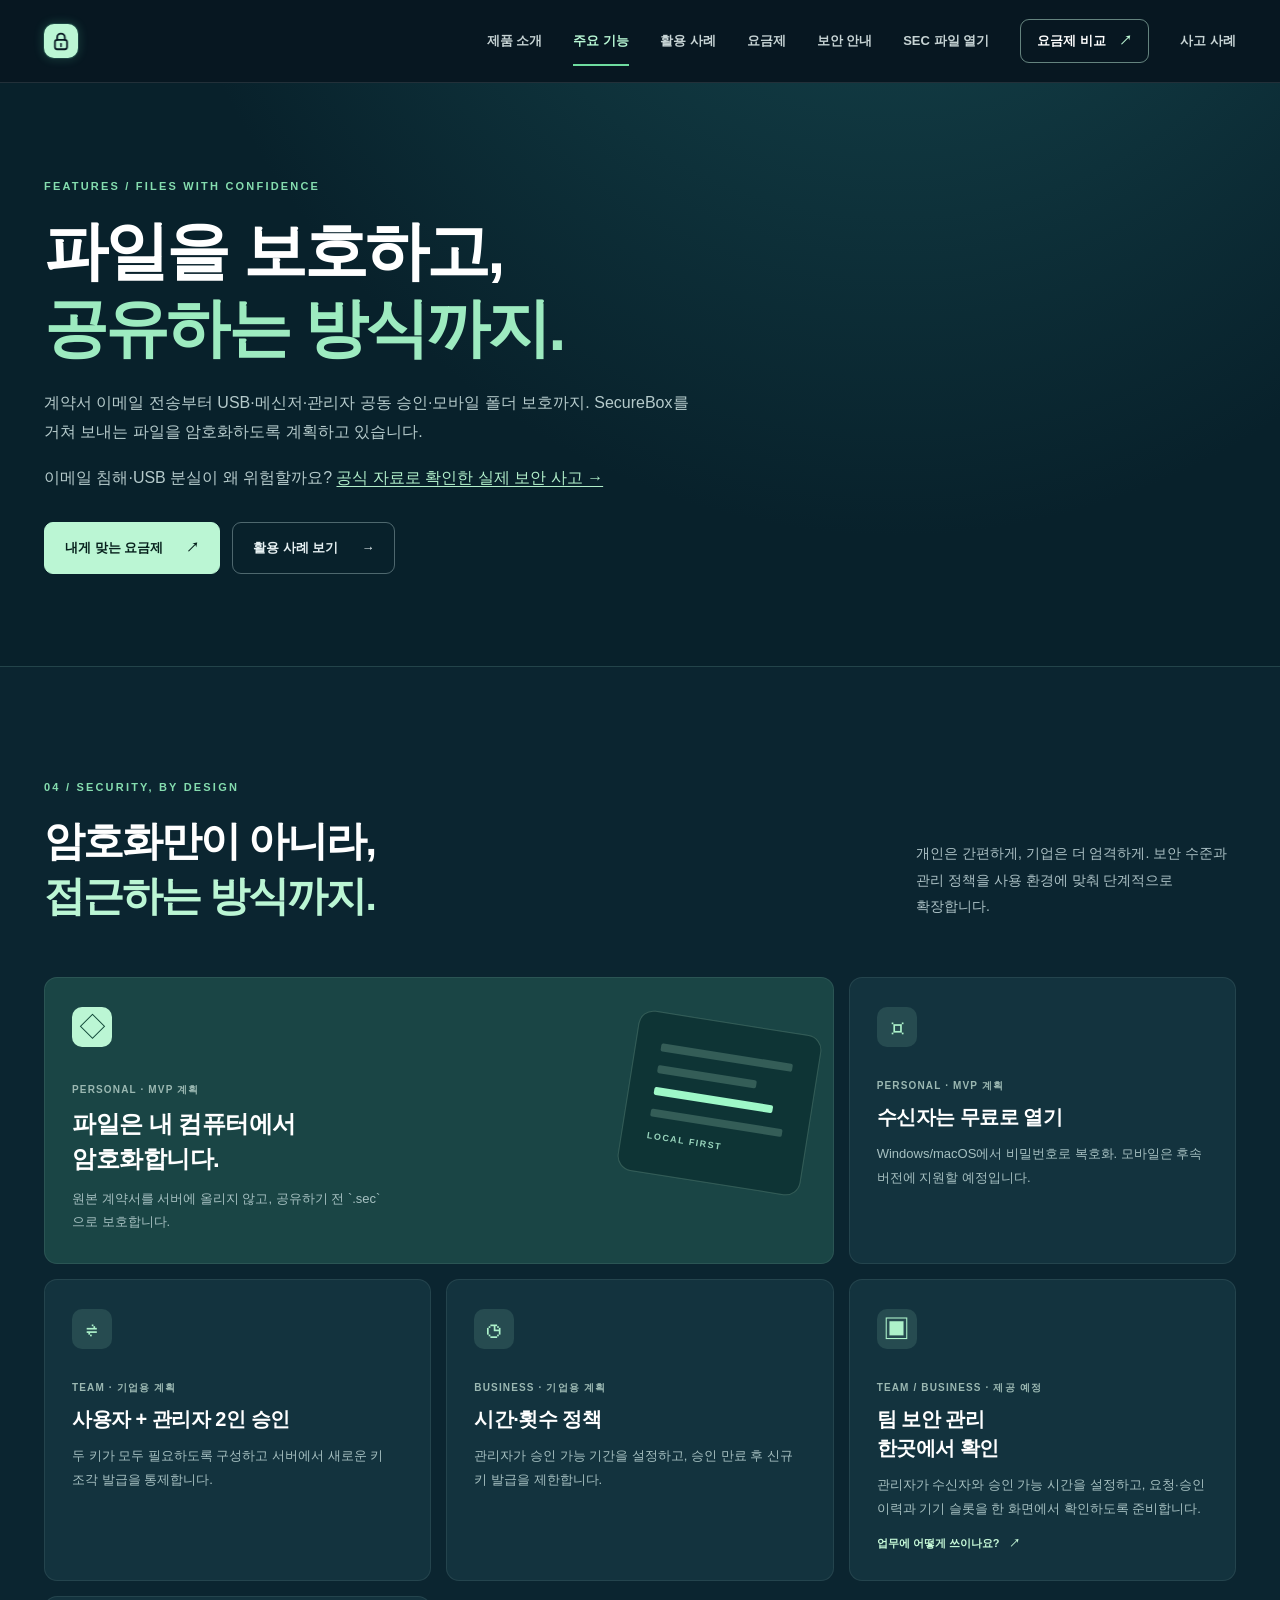
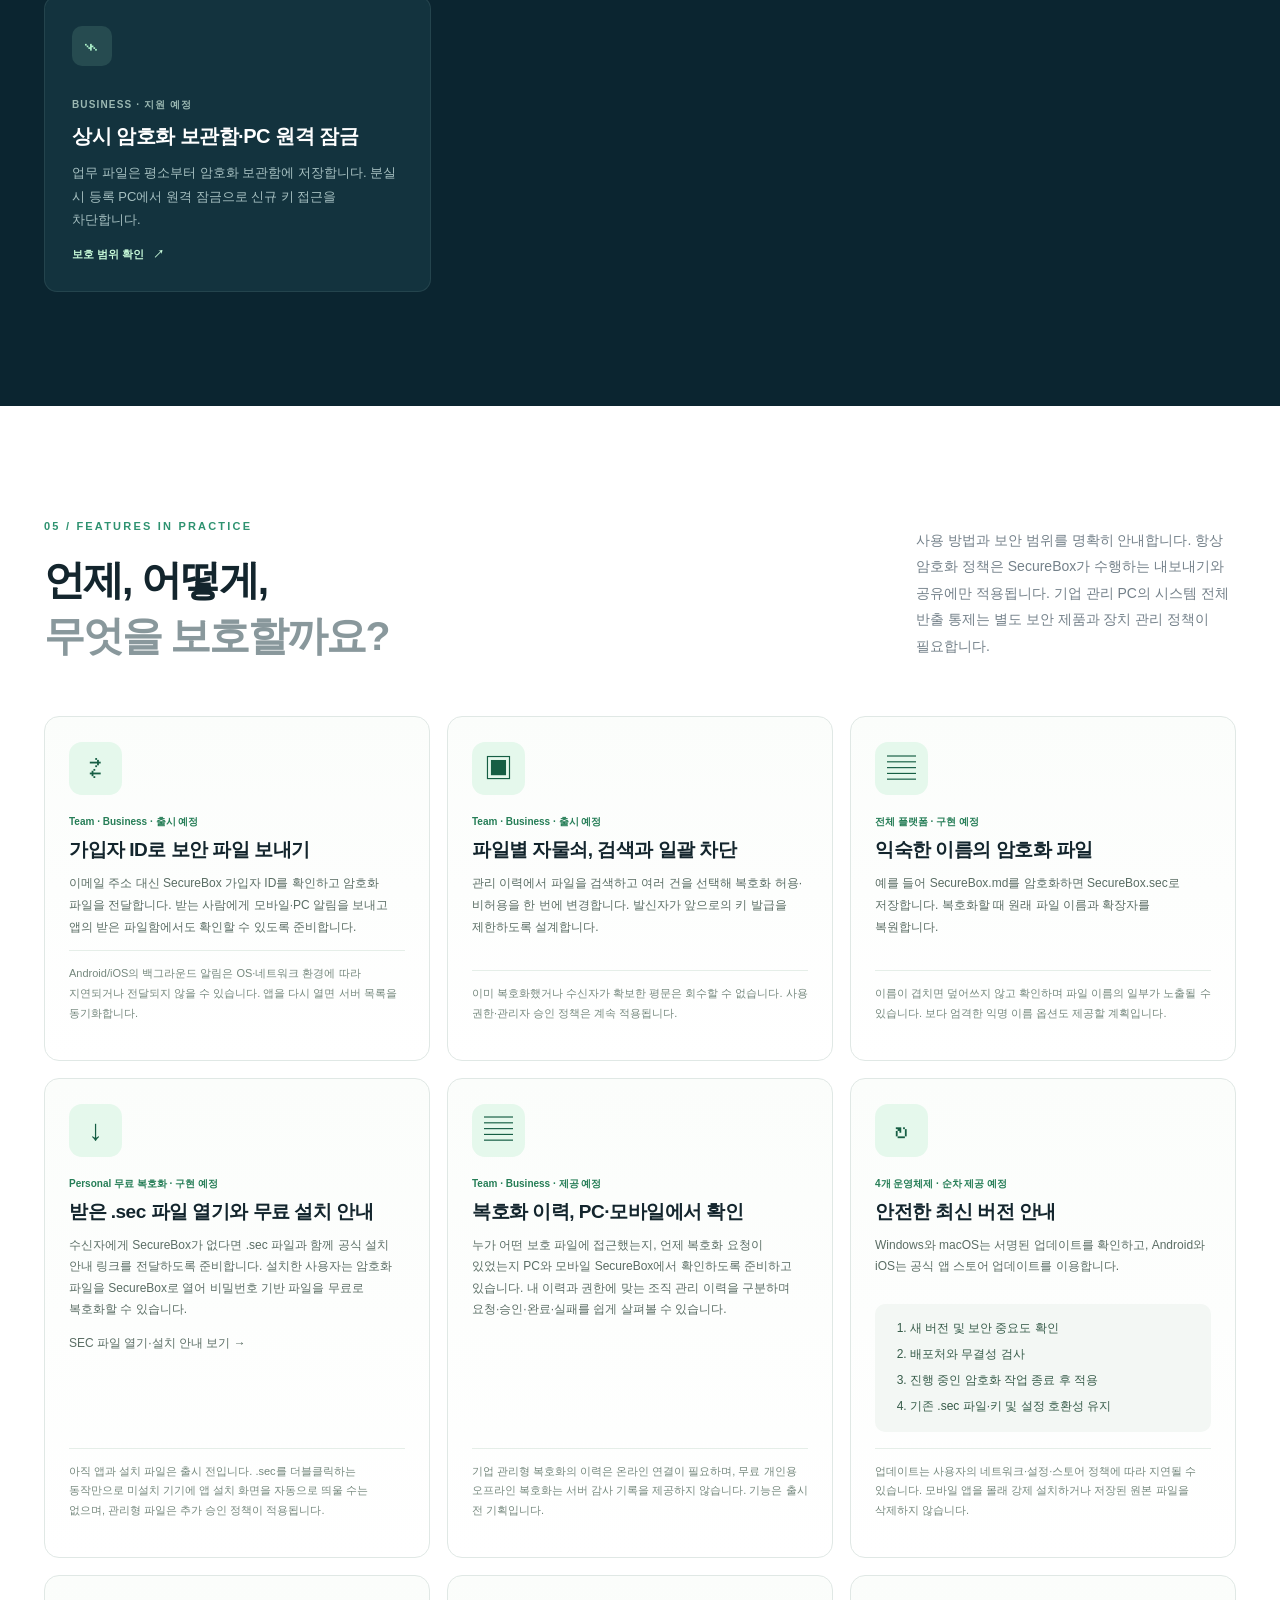
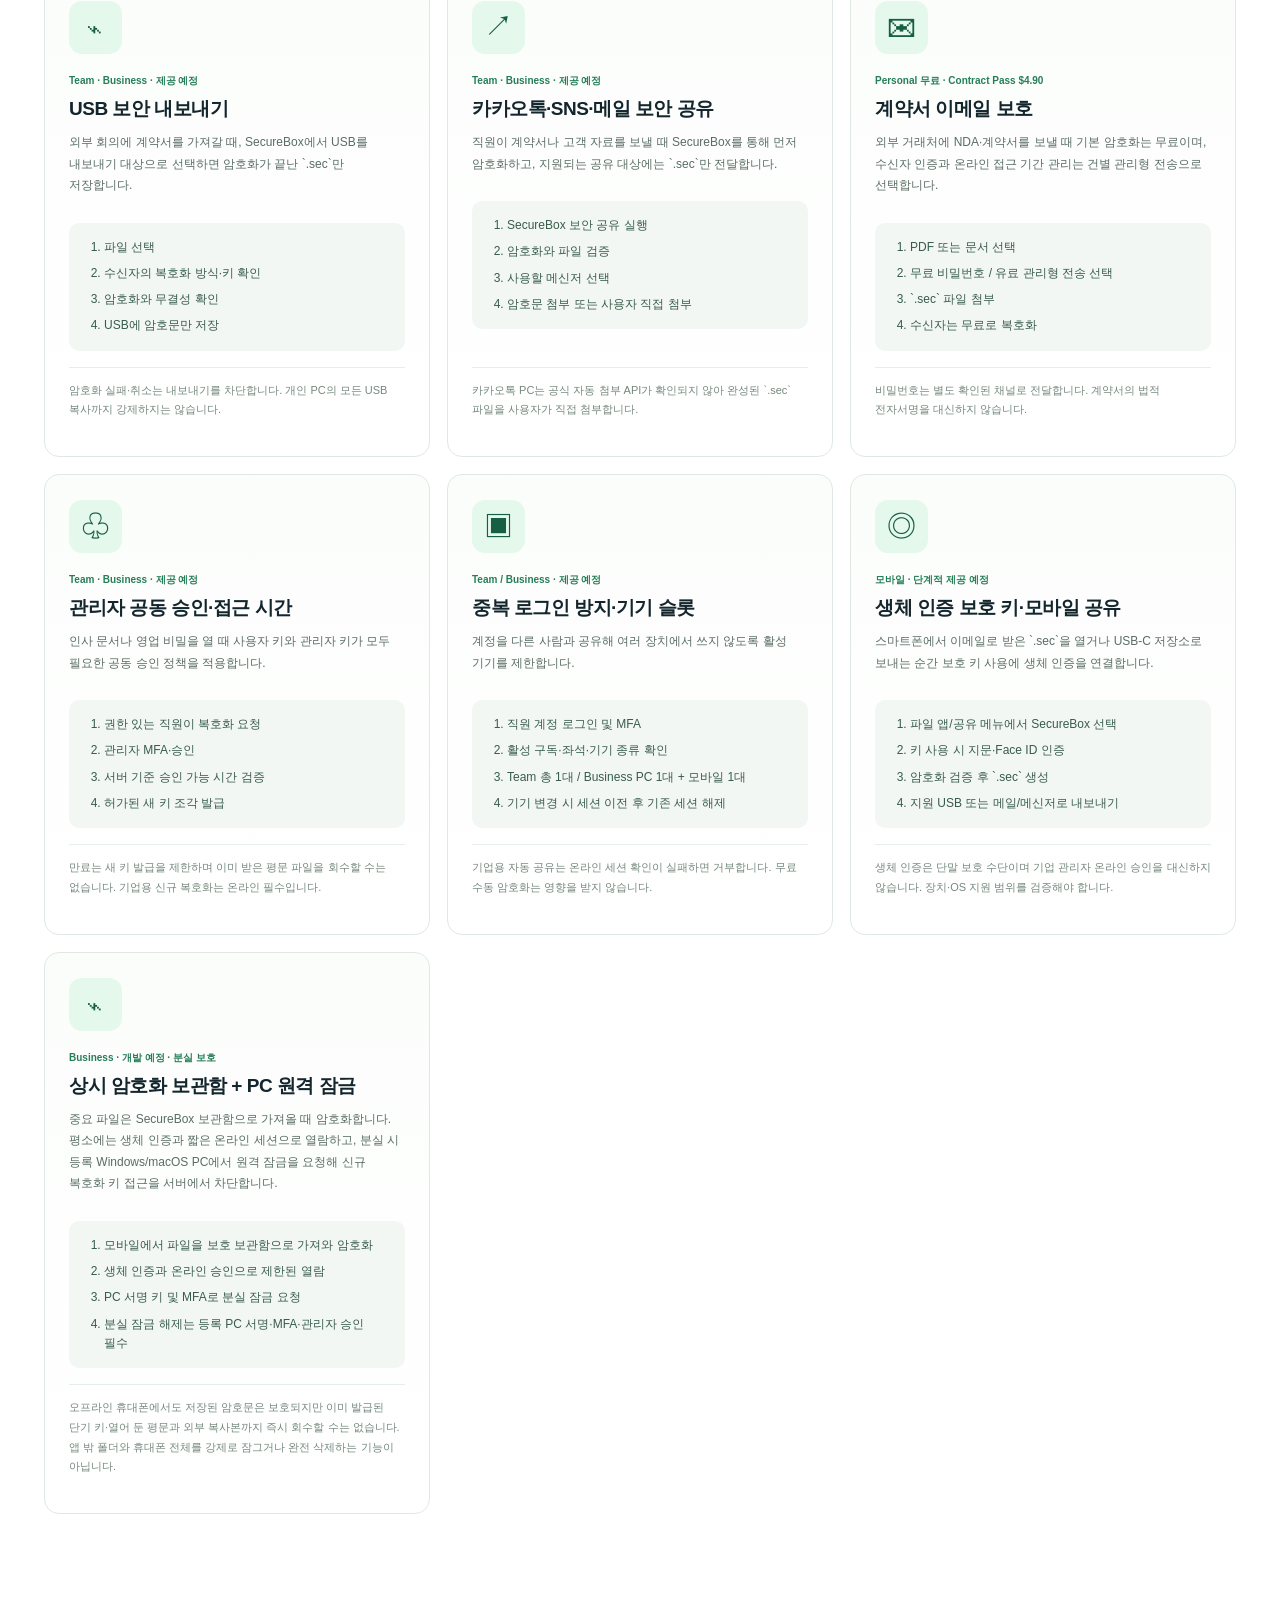
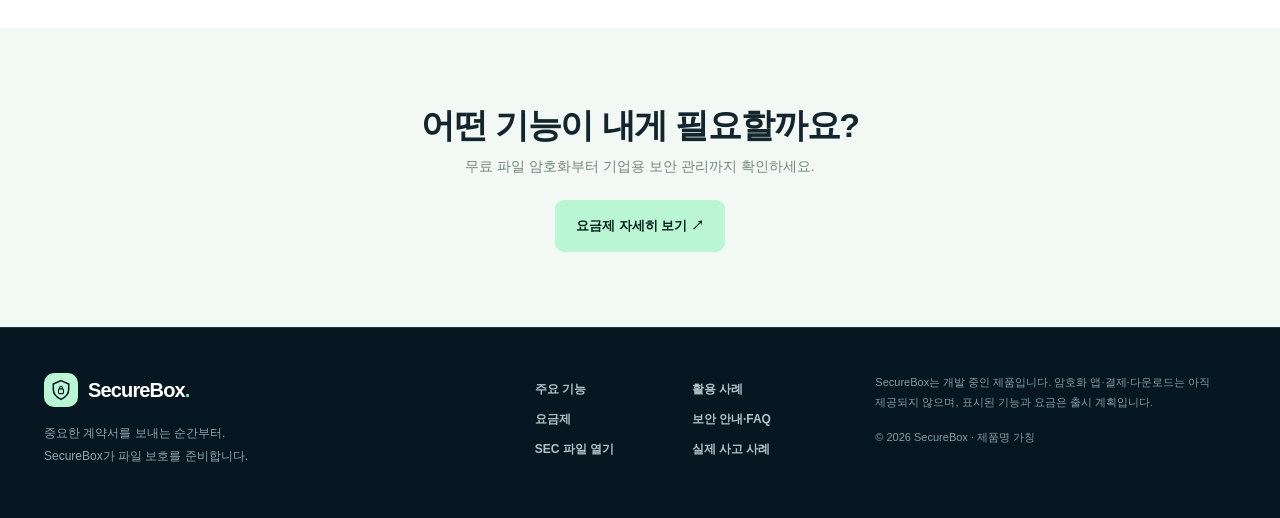
==== commit eff36dd6: "애니메이션 마지막 자물쇠를 사각 아이콘에 가득 차도록 확대 고정" ====
--- a/features.html
+++ b/features.html
@@ -1,5 +1,5 @@
 <!DOCTYPE html>
-<html lang="ko"><head><meta charset="utf-8"/><meta content="width=device-width, initial-scale=1" name="viewport"/><meta content="#071721" name="theme-color"/><meta content="SecureBox의 계약서 보호, USB·메신저 보안 공유, 관리자 승인, 모바일 폴더 보호 및 안전한 업데이트 계획을 알아보세요." name="description"/><meta content="index, follow" name="robots"/><meta content="strict-origin-when-cross-origin" name="referrer"/><meta content="default-src 'none'; script-src 'self'; style-src 'self'; img-src 'self' data:; font-src 'self'; connect-src 'none'; form-action 'none'; object-src 'none'; base-uri 'self'; frame-ancestors 'none'; upgrade-insecure-requests" http-equiv="Content-Security-Policy"/><title>기능 안내 | SecureBox</title><link href="./favicon.ico?v=20261029-audit1" rel="icon" type="image/x-icon"/><link href="./favicon.svg?v=20261029-audit1" rel="icon" type="image/svg+xml" sizes="any"/><link href="./styles.css" rel="stylesheet"/><script defer="" src="./script.js"></script></head><body><a class="skip-link" href="#main">본문 바로가기</a><div class="page-shell"><header class="site-header" id="top"><div class="nav-wrap container"><a aria-label="SecureBox 홈" class="brand brand-header" href="./index.html"><span aria-hidden="true" class="brand-mark brand-animated brand-final-lock"><span class="brand-glow"></span><svg class="brand-logo-svg" fill="none" viewBox="0 0 40 40"><path class="brand-shield" d="M20 3L34 9V19C34 27.7 28.3 33 20 37C11.7 33 6 27.7 6 19V9L20 3Z" stroke="currentColor" stroke-width="2.8"></path><rect class="brand-lock-body" height="8.5" rx="2" stroke="currentColor" stroke-width="2" width="9" x="15.5" y="18"></rect><path class="brand-open-shackle" d="M17.5 18V15.9C17.5 13.9 18.7 12.7 20.5 12.7C21.7 12.7 22.7 13.2 23.4 14.1" stroke="currentColor" stroke-linecap="round" stroke-width="2"></path><path class="brand-closed-shackle" d="M17.5 18V15.8A2.5 2.5 0 0 1 22.5 15.8V18" stroke="currentColor" stroke-linecap="round" stroke-width="2"></path></svg></span><span aria-hidden="true" class="brand-text-stage"><span class="brand-text brand-full-name">SecureBox<span class="brand-dot">.</span></span><span class="brand-text brand-sec-name"><span>SecBox</span><span class="brand-ext">.sec</span></span></span><span class="sr-only">SecureBox</span></a><button aria-controls="nav-links" aria-expanded="false" aria-label="메뉴 열기" class="menu-toggle" type="button"><span></span><span></span><span></span></button><nav aria-label="주 메뉴" class="nav-links" id="nav-links"><a href="./index.html">제품 소개</a><a aria-current="page" href="./features.html">주요 기능</a><a href="./stories.html">활용 사례</a><a href="./pricing.html">요금제</a><a href="./security.html">보안 안내</a><a href="./open-sec.html">SEC 파일 열기</a><a class="nav-cta" href="./pricing.html">요금제 비교 <span aria-hidden="true">↗</span></a><a href="./incidents.html">사고 사례</a></nav></div></header><main id="main"><section class="subhero"><div class="container"><p class="section-kicker light-kicker">FEATURES / FILES WITH CONFIDENCE</p><h1>파일을 보호하고,<br/><span>공유하는 방식까지.</span></h1><p>계약서 이메일 전송부터 USB·메신저·관리자 공동 승인·모바일 폴더 보호까지. SecureBox를 거쳐 보내는 파일을 암호화하도록 계획하고 있습니다.</p><p class="incident-content-link">이메일 침해·USB 분실이 왜 위험할까요? <a href="./incidents.html">공식 자료로 확인한 실제 보안 사고 →</a></p><div class="subhero-actions"><a class="btn btn-primary" href="./pricing.html">내게 맞는 요금제 <span aria-hidden="true">↗</span></a><a class="btn btn-secondary" href="./stories.html">활용 사례 보기 <span aria-hidden="true">→</span></a></div></div></section><section aria-labelledby="features-title" class="section-pad features-section" id="features"><div class="container"><p class="section-kicker light-kicker">04 / SECURITY, BY DESIGN</p><div class="section-intro features-intro"><div><h2 id="features-title">암호화만이 아니라,<br><span>접근하는 방식까지.</span></br></h2></div><p>개인은 간편하게, 기업은 더 엄격하게. 보안 수준과 관리 정책을 사용 환경에 맞춰 단계적으로 확장합니다.</p></div>
+<html lang="ko"><head><meta charset="utf-8"/><meta content="width=device-width, initial-scale=1" name="viewport"/><meta content="#071721" name="theme-color"/><meta content="SecureBox의 계약서 보호, USB·메신저 보안 공유, 관리자 승인, 모바일 폴더 보호 및 안전한 업데이트 계획을 알아보세요." name="description"/><meta content="index, follow" name="robots"/><meta content="strict-origin-when-cross-origin" name="referrer"/><meta content="default-src 'none'; script-src 'self'; style-src 'self'; img-src 'self' data:; font-src 'self'; connect-src 'none'; form-action 'none'; object-src 'none'; base-uri 'self'; frame-ancestors 'none'; upgrade-insecure-requests" http-equiv="Content-Security-Policy"/><title>기능 안내 | SecureBox</title><link href="./favicon.ico?v=20261029-audit1" rel="icon" type="image/x-icon"/><link href="./favicon.svg?v=20261029-audit1" rel="icon" type="image/svg+xml" sizes="any"/><link href="./styles.css" rel="stylesheet"/><script defer="" src="./script.js"></script></head><body><a class="skip-link" href="#main">본문 바로가기</a><div class="page-shell"><header class="site-header" id="top"><div class="nav-wrap container"><a aria-label="SecureBox 홈" class="brand brand-header" href="./index.html"><span aria-hidden="true" class="brand-mark brand-animated brand-final-lock"><span class="brand-glow"></span><svg class="brand-logo-svg" fill="none" viewBox="0 0 40 40"><path class="brand-shield" d="M20 3L34 9V19C34 27.7 28.3 33 20 37C11.7 33 6 27.7 6 19V9L20 3Z" stroke="currentColor" stroke-width="2.8"></path><rect class="brand-lock-body" height="8.5" rx="2" stroke="currentColor" stroke-width="2" width="9" x="15.5" y="18"></rect><path class="brand-open-shackle" d="M17.5 18V15.9C17.5 13.9 18.7 12.7 20.5 12.7C21.7 12.7 22.7 13.2 23.4 14.1" stroke="currentColor" stroke-linecap="round" stroke-width="2"></path><path class="brand-closed-shackle" d="M17.5 18V15.8A2.5 2.5 0 0 1 22.5 15.8V18" stroke="currentColor" stroke-linecap="round" stroke-width="2"></path><g class="brand-final-lock-glyph"><rect height="17" rx="4" stroke="currentColor" stroke-width="3.2" width="22" x="9" y="18"></rect><path d="M13 18V13.5A7 7 0 0 1 27 13.5V18" stroke="currentColor" stroke-linecap="round" stroke-width="3.2"></path><circle cx="20" cy="25.5" fill="currentColor" r="1.8"></circle><path d="M20 27.2V30" stroke="currentColor" stroke-linecap="round" stroke-width="2.8"></path></g></svg></span><span aria-hidden="true" class="brand-text-stage"><span class="brand-text brand-full-name">SecureBox<span class="brand-dot">.</span></span><span class="brand-text brand-sec-name"><span>SecBox</span><span class="brand-ext">.sec</span></span></span><span class="sr-only">SecureBox</span></a><button aria-controls="nav-links" aria-expanded="false" aria-label="메뉴 열기" class="menu-toggle" type="button"><span></span><span></span><span></span></button><nav aria-label="주 메뉴" class="nav-links" id="nav-links"><a href="./index.html">제품 소개</a><a aria-current="page" href="./features.html">주요 기능</a><a href="./stories.html">활용 사례</a><a href="./pricing.html">요금제</a><a href="./security.html">보안 안내</a><a href="./open-sec.html">SEC 파일 열기</a><a class="nav-cta" href="./pricing.html">요금제 비교 <span aria-hidden="true">↗</span></a><a href="./incidents.html">사고 사례</a></nav></div></header><main id="main"><section class="subhero"><div class="container"><p class="section-kicker light-kicker">FEATURES / FILES WITH CONFIDENCE</p><h1>파일을 보호하고,<br/><span>공유하는 방식까지.</span></h1><p>계약서 이메일 전송부터 USB·메신저·관리자 공동 승인·모바일 폴더 보호까지. SecureBox를 거쳐 보내는 파일을 암호화하도록 계획하고 있습니다.</p><p class="incident-content-link">이메일 침해·USB 분실이 왜 위험할까요? <a href="./incidents.html">공식 자료로 확인한 실제 보안 사고 →</a></p><div class="subhero-actions"><a class="btn btn-primary" href="./pricing.html">내게 맞는 요금제 <span aria-hidden="true">↗</span></a><a class="btn btn-secondary" href="./stories.html">활용 사례 보기 <span aria-hidden="true">→</span></a></div></div></section><section aria-labelledby="features-title" class="section-pad features-section" id="features"><div class="container"><p class="section-kicker light-kicker">04 / SECURITY, BY DESIGN</p><div class="section-intro features-intro"><div><h2 id="features-title">암호화만이 아니라,<br><span>접근하는 방식까지.</span></br></h2></div><p>개인은 간편하게, 기업은 더 엄격하게. 보안 수준과 관리 정책을 사용 환경에 맞춰 단계적으로 확장합니다.</p></div>
 <div class="feature-grid">
 <article class="feature-tile big-feature"><div class="feature-icon mint">◇</div><div class="feature-text"><span class="feature-label">PERSONAL · MVP 계획</span><h3>파일은 내 컴퓨터에서<br/>암호화합니다.</h3><p>원본 계약서를 서버에 올리지 않고, 공유하기 전 `.sec`으로 보호합니다.</p></div><div class="feature-mini"><span class="mini-bar"></span><span class="mini-bar"></span><span class="mini-bar active"></span><span class="mini-bar"></span><span>LOCAL FIRST</span></div></article>
 <article class="feature-tile"><div class="feature-icon">⌑</div><span class="feature-label">PERSONAL · MVP 계획</span><h3>수신자는 무료로 열기</h3><p>Windows/macOS에서 비밀번호로 복호화. 모바일은 후속 버전에 지원할 예정입니다.</p></article>
--- a/styles.css
+++ b/styles.css
@@ -230,161 +230,86 @@
 @media(max-width:750px){.incident-hero{padding:62px 0}.incident-grid,.incident-figures,.incident-steps,.incident-home-layout{grid-template-columns:1fr}.incident-hero-lead{font-size:14px}}
 
 
-/* SecureBox > SecBox.sec > locked icon. 6.2-second once-only branding sequence.
-   Header logo only; footer branding and accessible link label remain unchanged. */
-.site-header .brand-animated {
-  position:relative;
-  display:inline-flex;
-  width:34px;
-  min-width:34px;
-  height:34px;
-  align-items:center;
-  justify-content:center;
-  flex:none;
-  isolation:isolate;
-  overflow:visible;
-  text-decoration:none;
-}
-.site-header .brand-animated:focus-visible {
-  outline:2px solid var(--mint);
-  outline-offset:6px;
-}
-.site-header .brand-animated::before {
-  content:"";
-  position:absolute;
-  z-index:-1;
-  pointer-events:none;
-  left:-13px;
-  top:50%;
-  width:245px;
-  height:84px;
-  border-radius:50%;
-  background:radial-gradient(ellipse,rgba(105,255,194,.48) 0%,rgba(105,255,194,.19) 36%,rgba(105,255,194,0) 74%);
-  filter:blur(10px);
-  transform:translateY(-50%) scale(.55);
-  opacity:0;
-  animation:secbox-light-beam 6.2s ease-in-out 1 both;
-  animation-fill-mode: forwards;
-}
-.site-header .brand-animated .logo-emblem {
-  position:relative;
-  display:grid;
-  flex:none;
-  place-items:center;
-  width:34px;
-  height:34px;
-  background:var(--mint);
-  color:var(--navy);
-  border-radius:10px;
-  z-index:2;
-  animation:secbox-icon-glow 6.2s ease-in-out 1 both;
-  animation-fill-mode: forwards;
-}
-.site-header .brand-animated .logo-shield {
-  width:22px;
-  height:22px;
-  overflow:visible;
-}
-.site-header .brand-animated .logo-lock-shackle {
-  transform-box:view-box;
-  transform-origin:17.5px 18px;
-  animation:secbox-lock-close 6.2s cubic-bezier(.34,.12,.28,1) 1 both;
-  animation-fill-mode: forwards;
-}
-.site-header .brand-animated .logo-wordstage {
-  position:absolute;
-  left:44px;
-  top:50%;
-  width:224px;
-  height:39px;
-  transform:translateY(-50%);
-  pointer-events:none;
-  white-space:nowrap;
-}
-.site-header .brand-animated .logo-original,
-.site-header .brand-animated .logo-secname {
-  position:absolute;
-  left:0;
-  top:50%;
-  display:block;
-  font-size:22px;
-  font-weight:800;
-  letter-spacing:-.85px;
-  line-height:1.2;
-  color:#fff;
-  white-space:nowrap;
-}
-.site-header .brand-animated .logo-original {
-  animation:secbox-original-out 6.2s ease-in-out 1 both;
-  animation-fill-mode: forwards;
-}
-.site-header .brand-animated .logo-secname {
-  opacity:0;
-  animation:secbox-name-in-out 6.2s ease-in-out 1 both;
-  animation-fill-mode: forwards;
-}
-.site-header .brand-animated .logo-extension {
-  color:var(--mintdeep);
-  letter-spacing:-.2px;
-}
-@keyframes secbox-original-out {
-  0%,20% { opacity:1; filter:blur(0); transform:translateY(-50%) translateX(0) scale(1); }
-  30%,100% { opacity:0; filter:blur(2px); transform:translateY(-50%) translateX(-14px) scale(.88); }
-}
-@keyframes secbox-name-in-out {
-  0%,20% { opacity:0; filter:blur(4px); transform:translateY(-50%) translateX(21px) scale(.92); }
-  32%,58% { opacity:1; filter:blur(0); transform:translateY(-50%) translateX(0) scale(1); }
-  74%,100% { opacity:0; filter:blur(5px); transform:translateY(-50%) translateX(-10px) scale(.7); }
-}
-@keyframes secbox-light-beam {
-  0%,22% { opacity:0; transform:translateY(-50%) scale(.45); }
-  36% { opacity:.72; transform:translateY(-50%) scale(1.14); }
-  50% { opacity:1; transform:translateY(-50%) scale(1.38); }
-  71%,100% { opacity:0; transform:translateY(-50%) scale(.6); }
-}
-@keyframes secbox-icon-glow {
-  0%,30% { box-shadow:0 0 0 rgba(117,255,190,0); }
-  46% { box-shadow:0 0 22px 6px rgba(117,255,190,.45),0 0 42px 9px rgba(117,255,190,.17); }
-  67% { box-shadow:0 0 11px 3px rgba(117,255,190,.28); }
-  100% { box-shadow:0 0 0 rgba(117,255,190,0); }
-}
-@keyframes secbox-lock-close {
-  0%,57% { transform:rotate(-42deg); }
-  65%,100% { transform:rotate(0deg); }
-}
-/* Motion-sensitive visitors see the finished, closed lock immediately. */
-@media (prefers-reduced-motion: reduce) {
-  .site-header .brand-animated::before { display:none; animation:none !important; }
-  .site-header .brand-animated .logo-wordstage { display:none; }
-  .site-header .brand-animated .logo-emblem { animation:none !important; box-shadow:none; }
-  .site-header .brand-animated .logo-lock-shackle { animation:none !important; transform:rotate(0deg); }
-}
-
-/* Dedicated static GitHub Pages preview for the animated wordmark. */
-.logo-demo-page { min-height:100vh; background:radial-gradient(ellipse at 50% 35%,#103442 0%,var(--navy) 64%); color:#fff; }
-.logo-demo-main { min-height:100vh; display:flex; align-items:center; justify-content:center; padding:45px 20px; }
-.logo-demo-content { width:min(100%,750px); }
-.logo-demo-label { font-size:12px; font-weight:750; letter-spacing:.17em; color:var(--mint); }
-.logo-demo-content h1 { font-size:clamp(38px,5vw,66px); line-height:1.12; letter-spacing:-.04em; margin:19px 0; }
-.logo-demo-copy { max-width:610px; color:#bdcbd0; font-size:15px; line-height:1.85; }
-.logo-demo-frame {
-  display:flex;
-  align-items:center;
-  height:250px;
-  padding:0 clamp(24px,10vw,98px);
-  margin:30px 0 24px;
-  overflow:hidden;
-  border:1px solid rgba(177,248,217,.2);
-  border-radius:24px;
-  background:#061a28;
-  box-shadow:0 22px 60px rgba(0,0,0,.24);
-}
-.logo-demo-frame .brand-animated { transform:scale(2.05); transform-origin:left center; }
-.logo-demo-actions { display:flex; gap:12px; flex-wrap:wrap; }
-.logo-demo-note { margin-top:18px; color:#9db4b9; font-size:12px; line-height:1.8; }
-@media(max-width:650px) {
-  .logo-demo-main { padding:30px 19px; }
-  .logo-demo-frame { height:185px; padding-inline:25px; border-radius:18px; }
-  .logo-demo-frame .brand-animated { transform:scale(1.38); }
-  .logo-demo-actions .btn { flex:1; min-width:130px; }
-}
+/* Animated SecureBox header brand: open -> SecBox.sec -> glow -> locked icon */
+.sr-only{position:absolute!important;width:1px!important;height:1px!important;padding:0!important;margin:-1px!important;overflow:hidden!important;clip:rect(0,0,0,0)!important;white-space:nowrap!important;border:0!important}
+.brand-header{position:relative;gap:10px;min-height:38px}
+.brand-animated{position:relative;flex:0 0 34px;overflow:visible;isolation:isolate}
+.brand-logo-svg{position:relative;z-index:2;width:22px;height:22px}
+.brand-shield,.brand-open-shackle,.brand-closed-shackle,.brand-lock-body,.brand-final-lock-glyph{transform-box:fill-box;transform-origin:center}
+.brand-open-shackle{opacity:1}
+.brand-closed-shackle{opacity:0;transform:translateY(-2px)}
+.brand-final-lock-glyph{opacity:0;transform:scale(.55)}
+.brand-glow{position:absolute;z-index:0;left:50%;top:50%;width:8px;height:8px;border-radius:999px;transform:translate(-50%,-50%) scale(.2);opacity:0;pointer-events:none;background:rgba(112,255,199,.85);box-shadow:0 0 10px 6px rgba(112,255,199,.42),0 0 28px 14px rgba(112,255,199,.20)}
+.brand-text-stage{position:relative;display:inline-block;width:126px;height:28px;overflow:visible;transform-origin:left center;animation:brandLockOnly 7.2s cubic-bezier(.2,.75,.2,1) 1 both;animation-fill-mode:forwards}
+.brand-text{position:absolute;left:0;top:50%;transform:translateY(-50%);font:inherit;letter-spacing:inherit;white-space:nowrap}
+.brand-full-name{opacity:1;animation:brandFullName 7.2s ease 1 both;animation-fill-mode:forwards}
+.brand-sec-name{opacity:0;transform:translateY(-50%) translateX(5px);animation:brandSecName 7.2s ease 1 both;animation-fill-mode:forwards}
+.brand-ext{color:var(--mintdeep);text-shadow:0 0 0 rgba(112,255,199,0)}
+.brand-shield{animation:brandShield 7.2s ease 1 both;animation-fill-mode:forwards}
+.brand-lock-body{animation:brandLockBody 7.2s ease 1 both;animation-fill-mode:forwards}
+.brand-open-shackle{animation:brandOpenShackle 7.2s ease 1 both;animation-fill-mode:forwards}
+.brand-closed-shackle{animation:brandClosedShackle 7.2s ease 1 both;animation-fill-mode:forwards}
+.brand-final-lock-glyph{animation:brandFinalLockGlyph 7.2s cubic-bezier(.18,.78,.22,1) 1 both;animation-fill-mode:forwards}
+.brand-glow{animation:brandGlow 7.2s ease-out 1 both;animation-fill-mode:forwards}
+.brand-final-lock{animation:brandFinalLockPulse 7.2s ease 1 both;animation-fill-mode:forwards}
+
+@keyframes brandFullName{
+  0%,18%{opacity:1;transform:translateY(-50%) translateX(0);filter:blur(0)}
+  28%,100%{opacity:0;transform:translateY(-50%) translateX(-10px);filter:blur(2px)}
+}
+@keyframes brandSecName{
+  0%,21%{opacity:0;transform:translateY(-50%) translateX(12px);filter:blur(3px)}
+  34%,58%{opacity:1;transform:translateY(-50%) translateX(0);filter:blur(0)}
+  66%{opacity:1;transform:translateY(-50%) translateX(0);filter:blur(0);text-shadow:0 0 14px rgba(112,255,199,.65)}
+  78%,100%{opacity:0;transform:translateY(-50%) translateX(-8px) scale(.96);filter:blur(2px)}
+}
+@keyframes brandOpenShackle{
+  0%,56%{opacity:1;transform:translateY(0) rotate(0)}
+  65%{opacity:0;transform:translateY(1px) rotate(-5deg)}
+  100%{opacity:0}
+}
+@keyframes brandClosedShackle{
+  0%,55%{opacity:0;transform:translateY(-3px)}
+  64%{opacity:1;transform:translateY(0)}
+  74%,100%{opacity:0;transform:translateY(1px) scale(.9)}
+}
+@keyframes brandLockBody{
+  0%,66%{opacity:1;transform:scale(1)}
+  75%,100%{opacity:0;transform:scale(.88)}
+}
+@keyframes brandShield{
+  0%,68%{opacity:1;transform:scale(1)}
+  82%,100%{opacity:0;transform:scale(.82)}
+}
+@keyframes brandFinalLockGlyph{
+  0%,62%{opacity:0;transform:scale(.55)}
+  70%{opacity:.68;transform:scale(.72)}
+  82%,100%{opacity:1;transform:scale(1)}
+}
+@keyframes brandGlow{
+  0%,38%{opacity:0;transform:translate(-50%,-50%) scale(.2)}
+  53%{opacity:.85;transform:translate(-50%,-50%) scale(8)}
+  64%{opacity:.5;transform:translate(-50%,-50%) scale(12)}
+  78%,100%{opacity:0;transform:translate(-50%,-50%) scale(14)}
+}
+@keyframes brandLockOnly{
+  0%,67%{width:126px;opacity:1;transform:scaleX(1)}
+  80%{width:54px;opacity:.35;transform:scaleX(.7)}
+  90%,100%{width:0;opacity:0;transform:scaleX(0)}
+}
+@keyframes brandFinalLockPulse{
+  0%,58%{box-shadow:none;transform:scale(1)}
+  67%{box-shadow:0 0 0 1px rgba(112,255,199,.18),0 0 22px 7px rgba(112,255,199,.30);transform:scale(1)}
+  82%,100%{box-shadow:0 0 0 1px rgba(112,255,199,.12),0 0 10px 2px rgba(112,255,199,.14);transform:scale(1)}
+}
+
+@media(prefers-reduced-motion:reduce){
+  .brand-header .brand-text-stage{width:0;opacity:0;transform:scaleX(0);animation:none!important}
+  .brand-header .brand-shield{opacity:0;animation:none!important}
+  .brand-header .brand-lock-body{opacity:0;animation:none!important}
+  .brand-header .brand-open-shackle{opacity:0;animation:none!important}
+  .brand-header .brand-closed-shackle{opacity:0;animation:none!important}
+  .brand-header .brand-final-lock-glyph{opacity:1;transform:scale(1);animation:none!important}
+  .brand-header .brand-glow{display:none;animation:none!important}
+  .brand-header .brand-final-lock{animation:none!important}
+}
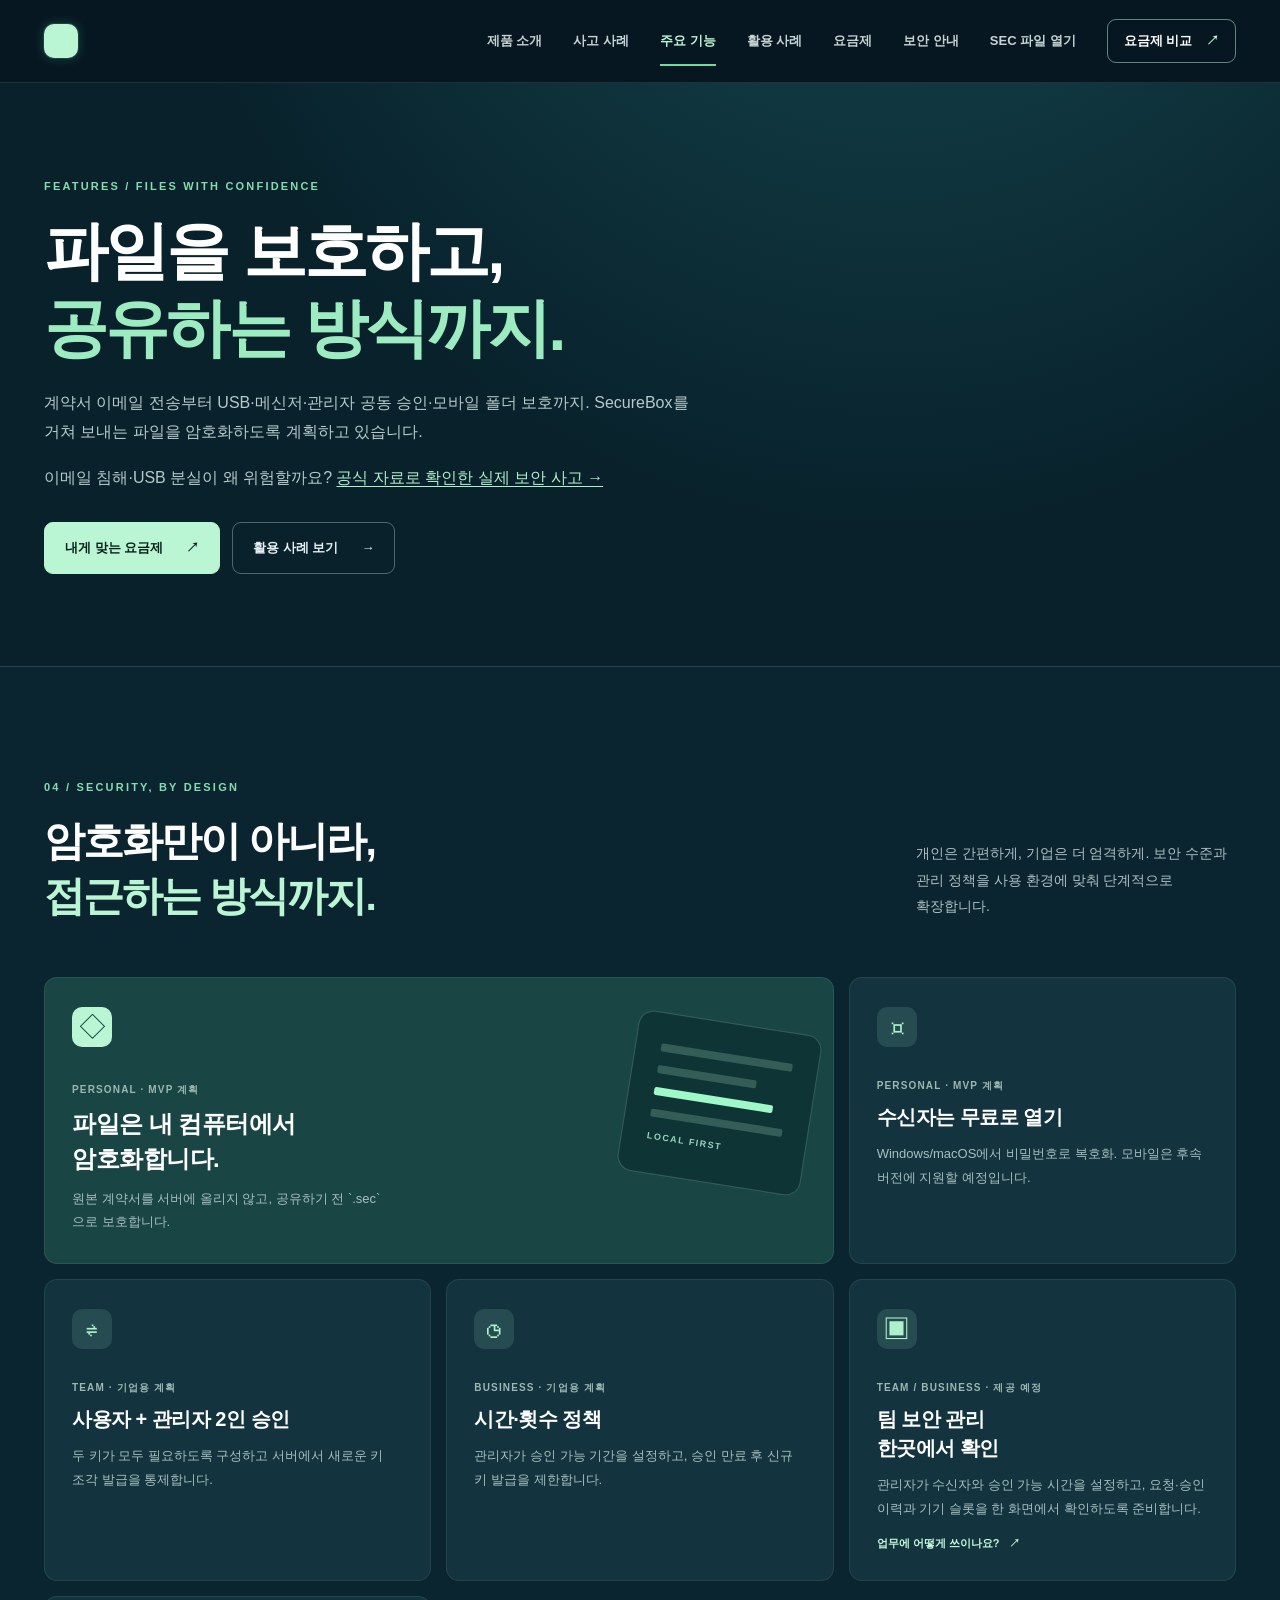
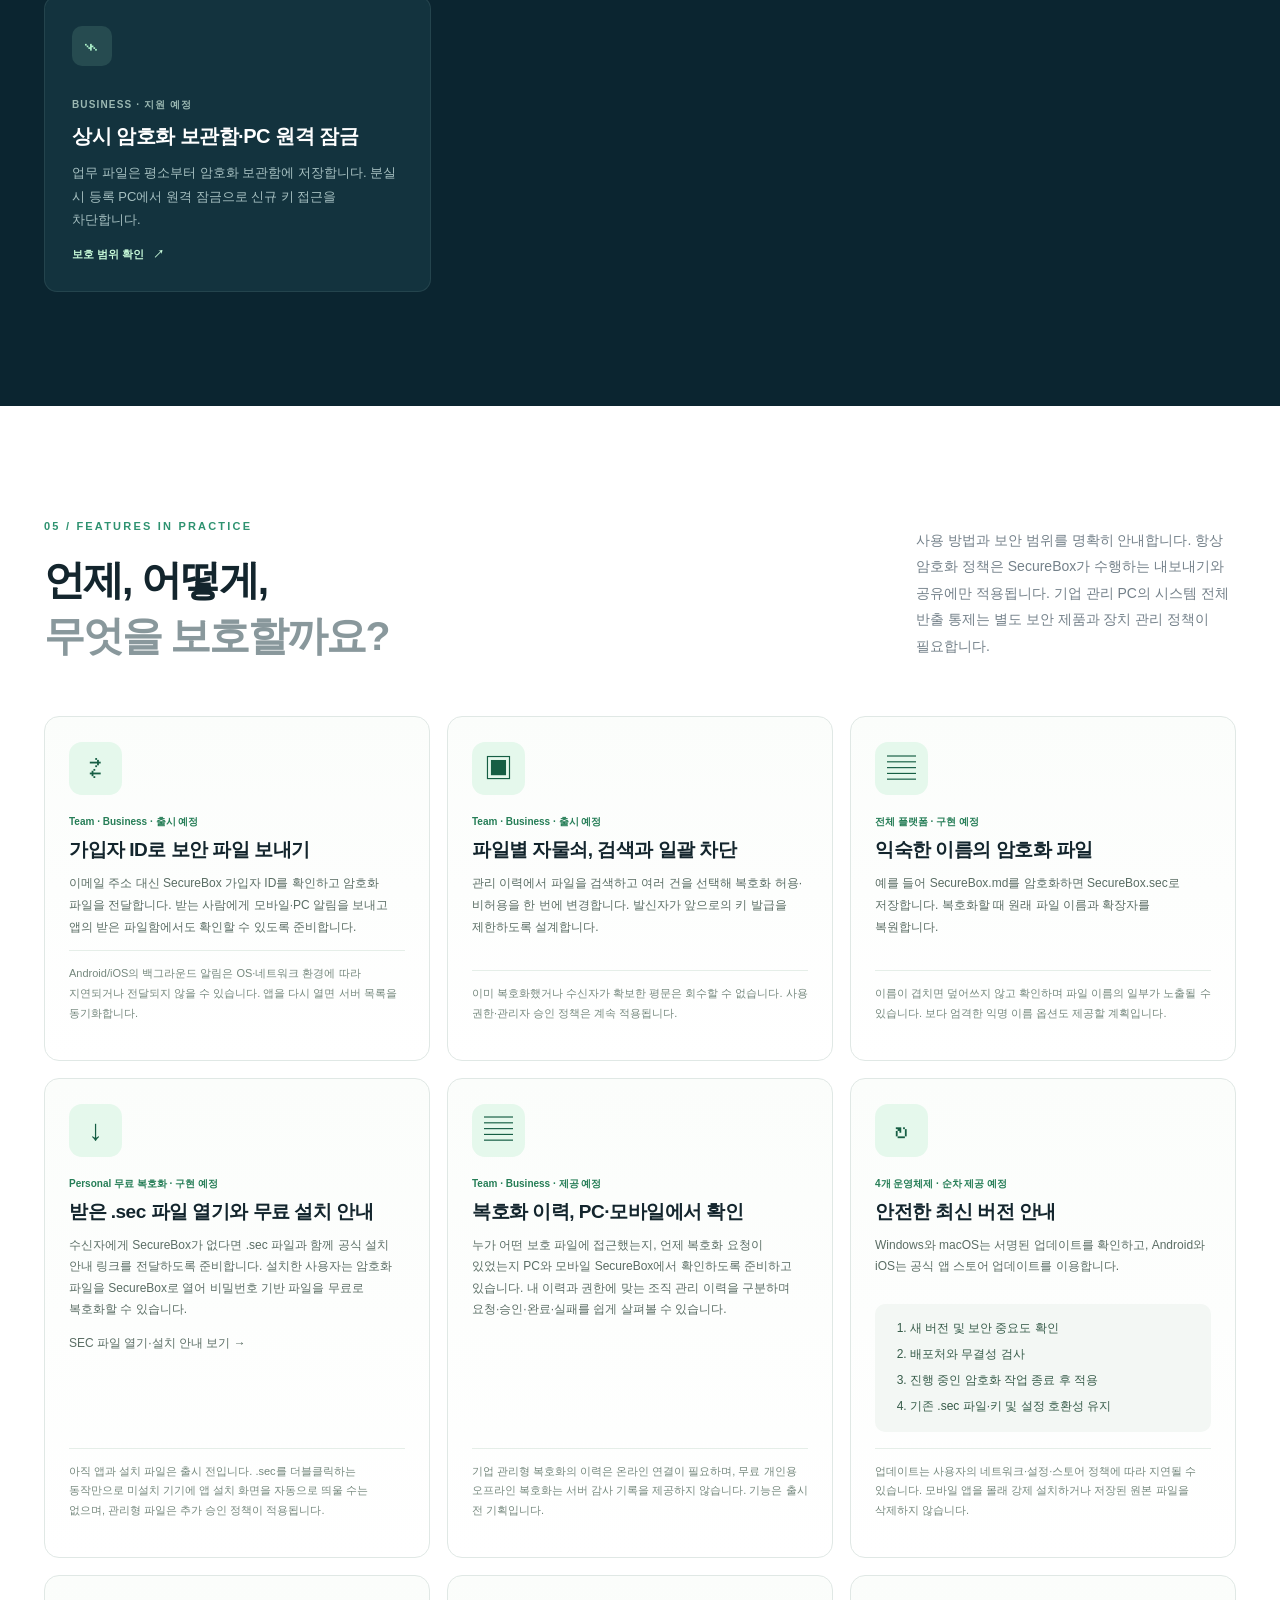
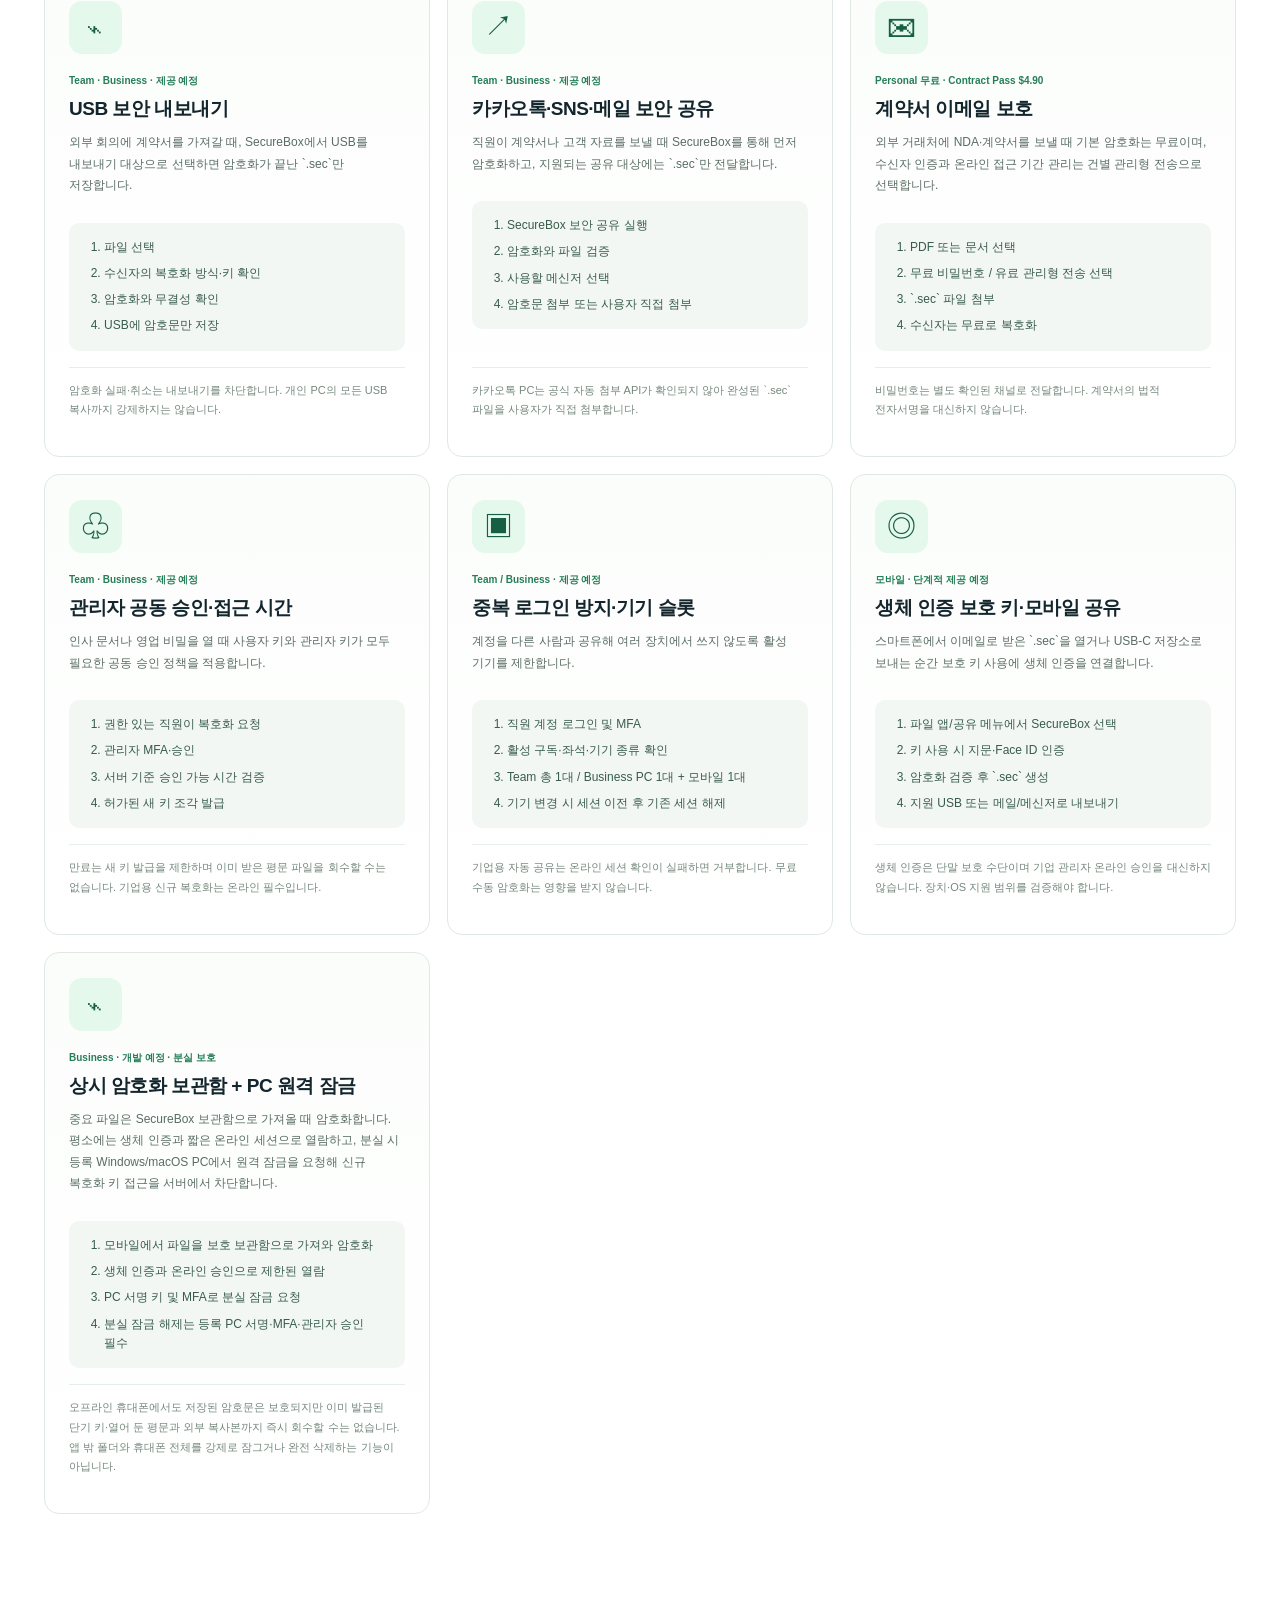
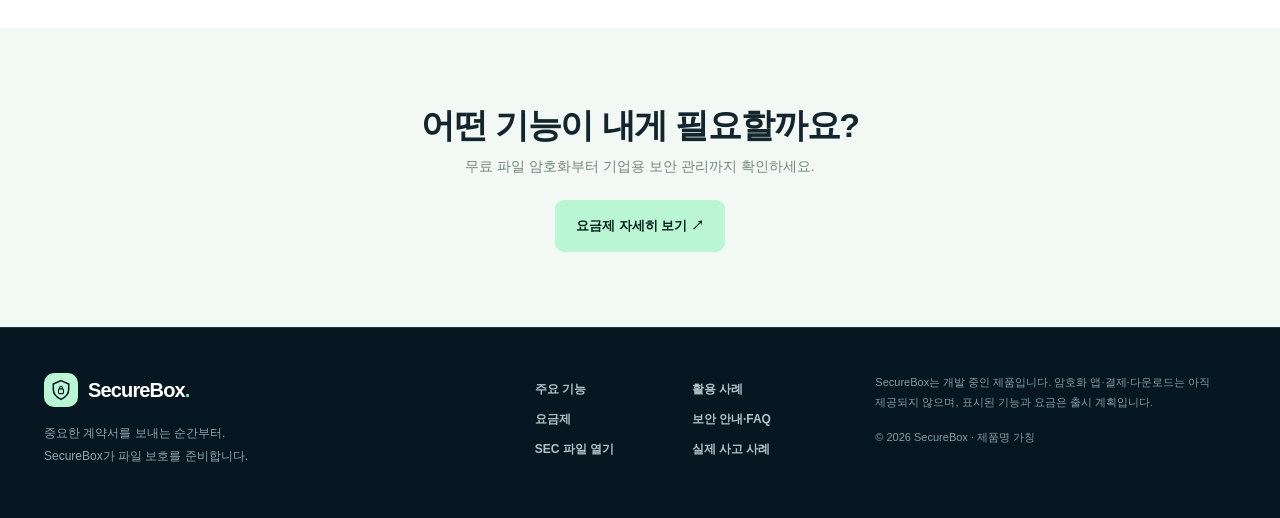
==== commit 9d8db646: "사고 사례를 구매 설득 흐름 앞단으로 재배치하고 헤더 로고 통일" ====
--- a/features.html
+++ b/features.html
@@ -1,5 +1,5 @@
 <!DOCTYPE html>
-<html lang="ko"><head><meta charset="utf-8"/><meta content="width=device-width, initial-scale=1" name="viewport"/><meta content="#071721" name="theme-color"/><meta content="SecureBox의 계약서 보호, USB·메신저 보안 공유, 관리자 승인, 모바일 폴더 보호 및 안전한 업데이트 계획을 알아보세요." name="description"/><meta content="index, follow" name="robots"/><meta content="strict-origin-when-cross-origin" name="referrer"/><meta content="default-src 'none'; script-src 'self'; style-src 'self'; img-src 'self' data:; font-src 'self'; connect-src 'none'; form-action 'none'; object-src 'none'; base-uri 'self'; frame-ancestors 'none'; upgrade-insecure-requests" http-equiv="Content-Security-Policy"/><title>기능 안내 | SecureBox</title><link href="./favicon.ico?v=20261029-audit1" rel="icon" type="image/x-icon"/><link href="./favicon.svg?v=20261029-audit1" rel="icon" type="image/svg+xml" sizes="any"/><link href="./styles.css" rel="stylesheet"/><script defer="" src="./script.js"></script></head><body><a class="skip-link" href="#main">본문 바로가기</a><div class="page-shell"><header class="site-header" id="top"><div class="nav-wrap container"><a aria-label="SecureBox 홈" class="brand brand-header" href="./index.html"><span aria-hidden="true" class="brand-mark brand-animated brand-final-lock"><span class="brand-glow"></span><svg class="brand-logo-svg" fill="none" viewBox="0 0 40 40"><path class="brand-shield" d="M20 3L34 9V19C34 27.7 28.3 33 20 37C11.7 33 6 27.7 6 19V9L20 3Z" stroke="currentColor" stroke-width="2.8"></path><rect class="brand-lock-body" height="8.5" rx="2" stroke="currentColor" stroke-width="2" width="9" x="15.5" y="18"></rect><path class="brand-open-shackle" d="M17.5 18V15.9C17.5 13.9 18.7 12.7 20.5 12.7C21.7 12.7 22.7 13.2 23.4 14.1" stroke="currentColor" stroke-linecap="round" stroke-width="2"></path><path class="brand-closed-shackle" d="M17.5 18V15.8A2.5 2.5 0 0 1 22.5 15.8V18" stroke="currentColor" stroke-linecap="round" stroke-width="2"></path><g class="brand-final-lock-glyph"><rect height="17" rx="4" stroke="currentColor" stroke-width="3.2" width="22" x="9" y="18"></rect><path d="M13 18V13.5A7 7 0 0 1 27 13.5V18" stroke="currentColor" stroke-linecap="round" stroke-width="3.2"></path><circle cx="20" cy="25.5" fill="currentColor" r="1.8"></circle><path d="M20 27.2V30" stroke="currentColor" stroke-linecap="round" stroke-width="2.8"></path></g></svg></span><span aria-hidden="true" class="brand-text-stage"><span class="brand-text brand-full-name">SecureBox<span class="brand-dot">.</span></span><span class="brand-text brand-sec-name"><span>SecBox</span><span class="brand-ext">.sec</span></span></span><span class="sr-only">SecureBox</span></a><button aria-controls="nav-links" aria-expanded="false" aria-label="메뉴 열기" class="menu-toggle" type="button"><span></span><span></span><span></span></button><nav aria-label="주 메뉴" class="nav-links" id="nav-links"><a href="./index.html">제품 소개</a><a aria-current="page" href="./features.html">주요 기능</a><a href="./stories.html">활용 사례</a><a href="./pricing.html">요금제</a><a href="./security.html">보안 안내</a><a href="./open-sec.html">SEC 파일 열기</a><a class="nav-cta" href="./pricing.html">요금제 비교 <span aria-hidden="true">↗</span></a><a href="./incidents.html">사고 사례</a></nav></div></header><main id="main"><section class="subhero"><div class="container"><p class="section-kicker light-kicker">FEATURES / FILES WITH CONFIDENCE</p><h1>파일을 보호하고,<br/><span>공유하는 방식까지.</span></h1><p>계약서 이메일 전송부터 USB·메신저·관리자 공동 승인·모바일 폴더 보호까지. SecureBox를 거쳐 보내는 파일을 암호화하도록 계획하고 있습니다.</p><p class="incident-content-link">이메일 침해·USB 분실이 왜 위험할까요? <a href="./incidents.html">공식 자료로 확인한 실제 보안 사고 →</a></p><div class="subhero-actions"><a class="btn btn-primary" href="./pricing.html">내게 맞는 요금제 <span aria-hidden="true">↗</span></a><a class="btn btn-secondary" href="./stories.html">활용 사례 보기 <span aria-hidden="true">→</span></a></div></div></section><section aria-labelledby="features-title" class="section-pad features-section" id="features"><div class="container"><p class="section-kicker light-kicker">04 / SECURITY, BY DESIGN</p><div class="section-intro features-intro"><div><h2 id="features-title">암호화만이 아니라,<br><span>접근하는 방식까지.</span></br></h2></div><p>개인은 간편하게, 기업은 더 엄격하게. 보안 수준과 관리 정책을 사용 환경에 맞춰 단계적으로 확장합니다.</p></div>
+<html lang="ko"><head><meta charset="utf-8"/><meta content="width=device-width, initial-scale=1" name="viewport"/><meta content="#071721" name="theme-color"/><meta content="SecureBox의 계약서 보호, USB·메신저 보안 공유, 관리자 승인, 모바일 폴더 보호 및 안전한 업데이트 계획을 알아보세요." name="description"/><meta content="index, follow" name="robots"/><meta content="strict-origin-when-cross-origin" name="referrer"/><meta content="default-src 'none'; script-src 'self'; style-src 'self'; img-src 'self' data:; font-src 'self'; connect-src 'none'; form-action 'none'; object-src 'none'; base-uri 'self'; frame-ancestors 'none'; upgrade-insecure-requests" http-equiv="Content-Security-Policy"/><title>기능 안내 | SecureBox</title><link href="./favicon.ico?v=20261029-audit1" rel="icon" type="image/x-icon"/><link href="./favicon.svg?v=20261029-audit1" rel="icon" type="image/svg+xml" sizes="any"/><link href="./styles.css" rel="stylesheet"/><script defer="" src="./script.js"></script></head><body><a class="skip-link" href="#main">본문 바로가기</a><div class="page-shell"><header class="site-header" id="top"><div class="nav-wrap container"><a aria-label="SecureBox 홈" class="brand brand-header" href="./index.html"><span aria-hidden="true" class="brand-mark brand-animated brand-final-lock"><span class="brand-glow"></span><svg class="brand-logo-svg" fill="none" viewBox="0 0 40 40"><path class="brand-shield" d="M20 3L34 9V19C34 27.7 28.3 33 20 37C11.7 33 6 27.7 6 19V9L20 3Z" stroke="currentColor" stroke-width="2.8"></path><rect class="brand-lock-body" height="8.5" rx="2" stroke="currentColor" stroke-width="2" width="9" x="15.5" y="18"></rect><path class="brand-open-shackle" d="M17.5 18V15.9C17.5 13.9 18.7 12.7 20.5 12.7C21.7 12.7 22.7 13.2 23.4 14.1" stroke="currentColor" stroke-linecap="round" stroke-width="2"></path><path class="brand-closed-shackle" d="M17.5 18V15.8A2.5 2.5 0 0 1 22.5 15.8V18" stroke="currentColor" stroke-linecap="round" stroke-width="2"></path><g class="brand-final-lock-glyph"><rect height="17" rx="4" stroke="currentColor" stroke-width="3.2" width="22" x="9" y="18"></rect><path d="M13 18V13.5A7 7 0 0 1 27 13.5V18" stroke="currentColor" stroke-linecap="round" stroke-width="3.2"></path><circle cx="20" cy="25.5" fill="currentColor" r="1.8"></circle><path d="M20 27.2V30" stroke="currentColor" stroke-linecap="round" stroke-width="2.8"></path></g></svg></span><span aria-hidden="true" class="brand-text-stage"><span class="brand-text brand-full-name">SecureBox<span class="brand-dot">.</span></span><span class="brand-text brand-sec-name"><span>SecBox</span><span class="brand-ext">.sec</span></span></span><span class="sr-only">SecureBox</span></a><button aria-controls="nav-links" aria-expanded="false" aria-label="메뉴 열기" class="menu-toggle" type="button"><span></span><span></span><span></span></button><nav aria-label="주 메뉴" class="nav-links" id="nav-links"><a href="./index.html">제품 소개</a><a href="./incidents.html">사고 사례</a><a aria-current="page" href="./features.html">주요 기능</a><a href="./stories.html">활용 사례</a><a href="./pricing.html">요금제</a><a href="./security.html">보안 안내</a><a href="./open-sec.html">SEC 파일 열기</a><a class="nav-cta" href="./pricing.html">요금제 비교 <span aria-hidden="true">↗</span></a></nav></div></header><main id="main"><section class="subhero"><div class="container"><p class="section-kicker light-kicker">FEATURES / FILES WITH CONFIDENCE</p><h1>파일을 보호하고,<br/><span>공유하는 방식까지.</span></h1><p>계약서 이메일 전송부터 USB·메신저·관리자 공동 승인·모바일 폴더 보호까지. SecureBox를 거쳐 보내는 파일을 암호화하도록 계획하고 있습니다.</p><p class="incident-content-link">이메일 침해·USB 분실이 왜 위험할까요? <a href="./incidents.html">공식 자료로 확인한 실제 보안 사고 →</a></p><div class="subhero-actions"><a class="btn btn-primary" href="./pricing.html">내게 맞는 요금제 <span aria-hidden="true">↗</span></a><a class="btn btn-secondary" href="./stories.html">활용 사례 보기 <span aria-hidden="true">→</span></a></div></div></section><section aria-labelledby="features-title" class="section-pad features-section" id="features"><div class="container"><p class="section-kicker light-kicker">04 / SECURITY, BY DESIGN</p><div class="section-intro features-intro"><div><h2 id="features-title">암호화만이 아니라,<br><span>접근하는 방식까지.</span></br></h2></div><p>개인은 간편하게, 기업은 더 엄격하게. 보안 수준과 관리 정책을 사용 환경에 맞춰 단계적으로 확장합니다.</p></div>
 <div class="feature-grid">
 <article class="feature-tile big-feature"><div class="feature-icon mint">◇</div><div class="feature-text"><span class="feature-label">PERSONAL · MVP 계획</span><h3>파일은 내 컴퓨터에서<br/>암호화합니다.</h3><p>원본 계약서를 서버에 올리지 않고, 공유하기 전 `.sec`으로 보호합니다.</p></div><div class="feature-mini"><span class="mini-bar"></span><span class="mini-bar"></span><span class="mini-bar active"></span><span class="mini-bar"></span><span>LOCAL FIRST</span></div></article>
 <article class="feature-tile"><div class="feature-icon">⌑</div><span class="feature-label">PERSONAL · MVP 계획</span><h3>수신자는 무료로 열기</h3><p>Windows/macOS에서 비밀번호로 복호화. 모바일은 후속 버전에 지원할 예정입니다.</p></article>
--- a/styles.css
+++ b/styles.css
@@ -233,12 +233,12 @@
 /* Animated SecureBox header brand: open -> SecBox.sec -> glow -> locked icon */
 .sr-only{position:absolute!important;width:1px!important;height:1px!important;padding:0!important;margin:-1px!important;overflow:hidden!important;clip:rect(0,0,0,0)!important;white-space:nowrap!important;border:0!important}
 .brand-header{position:relative;gap:10px;min-height:38px}
-.brand-animated{position:relative;flex:0 0 34px;overflow:visible;isolation:isolate}
+.brand-animated{position:relative;flex:0 0 34px;overflow:visible;isolation:isolate;animation:brandMarkBackground 7.2s ease 1 both;animation-fill-mode:forwards}
 .brand-logo-svg{position:relative;z-index:2;width:22px;height:22px}
 .brand-shield,.brand-open-shackle,.brand-closed-shackle,.brand-lock-body,.brand-final-lock-glyph{transform-box:fill-box;transform-origin:center}
 .brand-open-shackle{opacity:1}
 .brand-closed-shackle{opacity:0;transform:translateY(-2px)}
-.brand-final-lock-glyph{opacity:0;transform:scale(.55)}
+.brand-final-lock-glyph{opacity:0;transform:scale(.55);color:var(--mint)}
 .brand-glow{position:absolute;z-index:0;left:50%;top:50%;width:8px;height:8px;border-radius:999px;transform:translate(-50%,-50%) scale(.2);opacity:0;pointer-events:none;background:rgba(112,255,199,.85);box-shadow:0 0 10px 6px rgba(112,255,199,.42),0 0 28px 14px rgba(112,255,199,.20)}
 .brand-text-stage{position:relative;display:inline-block;width:126px;height:28px;overflow:visible;transform-origin:left center;animation:brandLockOnly 7.2s cubic-bezier(.2,.75,.2,1) 1 both;animation-fill-mode:forwards}
 .brand-text{position:absolute;left:0;top:50%;transform:translateY(-50%);font:inherit;letter-spacing:inherit;white-space:nowrap}
@@ -253,6 +253,11 @@
 .brand-glow{animation:brandGlow 7.2s ease-out 1 both;animation-fill-mode:forwards}
 .brand-final-lock{animation:brandFinalLockPulse 7.2s ease 1 both;animation-fill-mode:forwards}
 
+@keyframes brandMarkBackground{
+  0%,72%{background:var(--mint);border-radius:10px}
+  82%{background:rgba(184,255,221,.14);border-radius:12px}
+  90%,100%{background:transparent;border-radius:0}
+}
 @keyframes brandFullName{
   0%,18%{opacity:1;transform:translateY(-50%) translateX(0);filter:blur(0)}
   28%,100%{opacity:0;transform:translateY(-50%) translateX(-10px);filter:blur(2px)}
@@ -304,6 +309,7 @@
 }
 
 @media(prefers-reduced-motion:reduce){
+  .brand-header .brand-mark{background:transparent;border-radius:0;animation:none!important}
   .brand-header .brand-text-stage{width:0;opacity:0;transform:scaleX(0);animation:none!important}
   .brand-header .brand-shield{opacity:0;animation:none!important}
   .brand-header .brand-lock-body{opacity:0;animation:none!important}
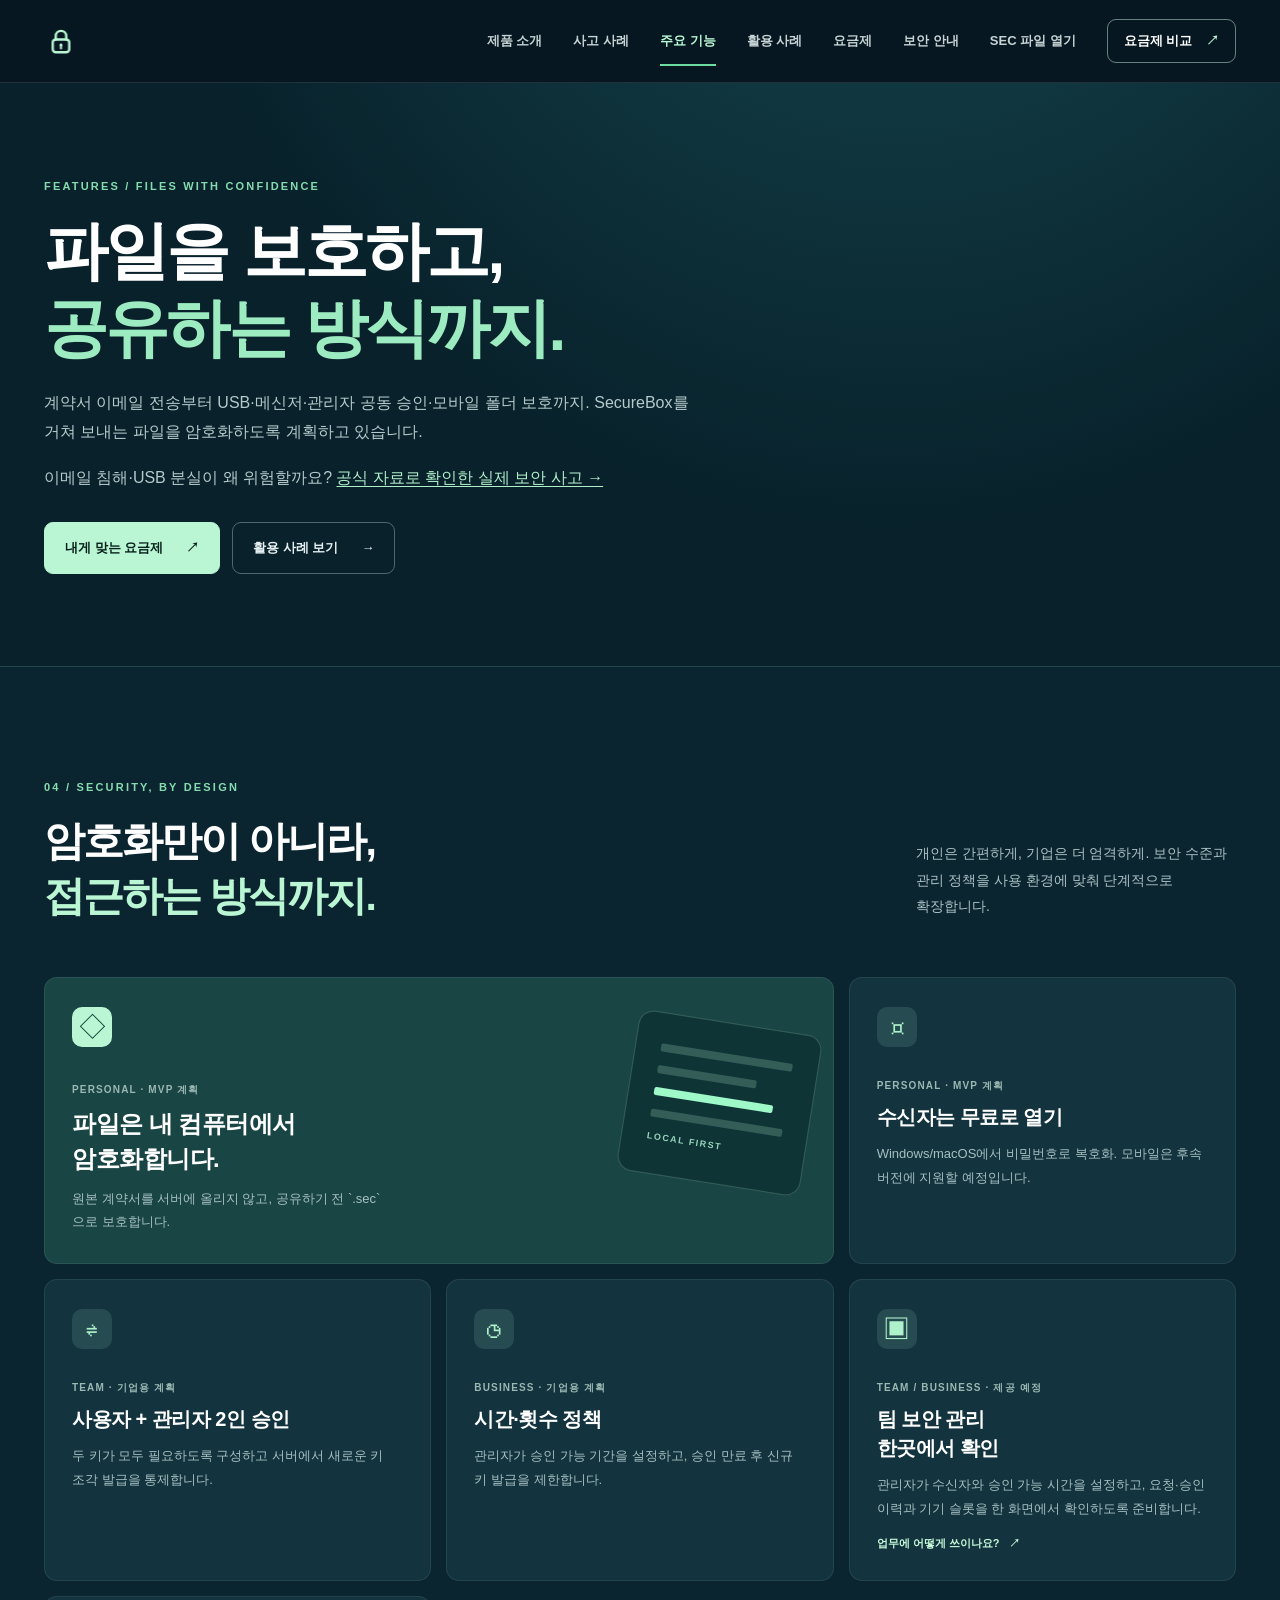
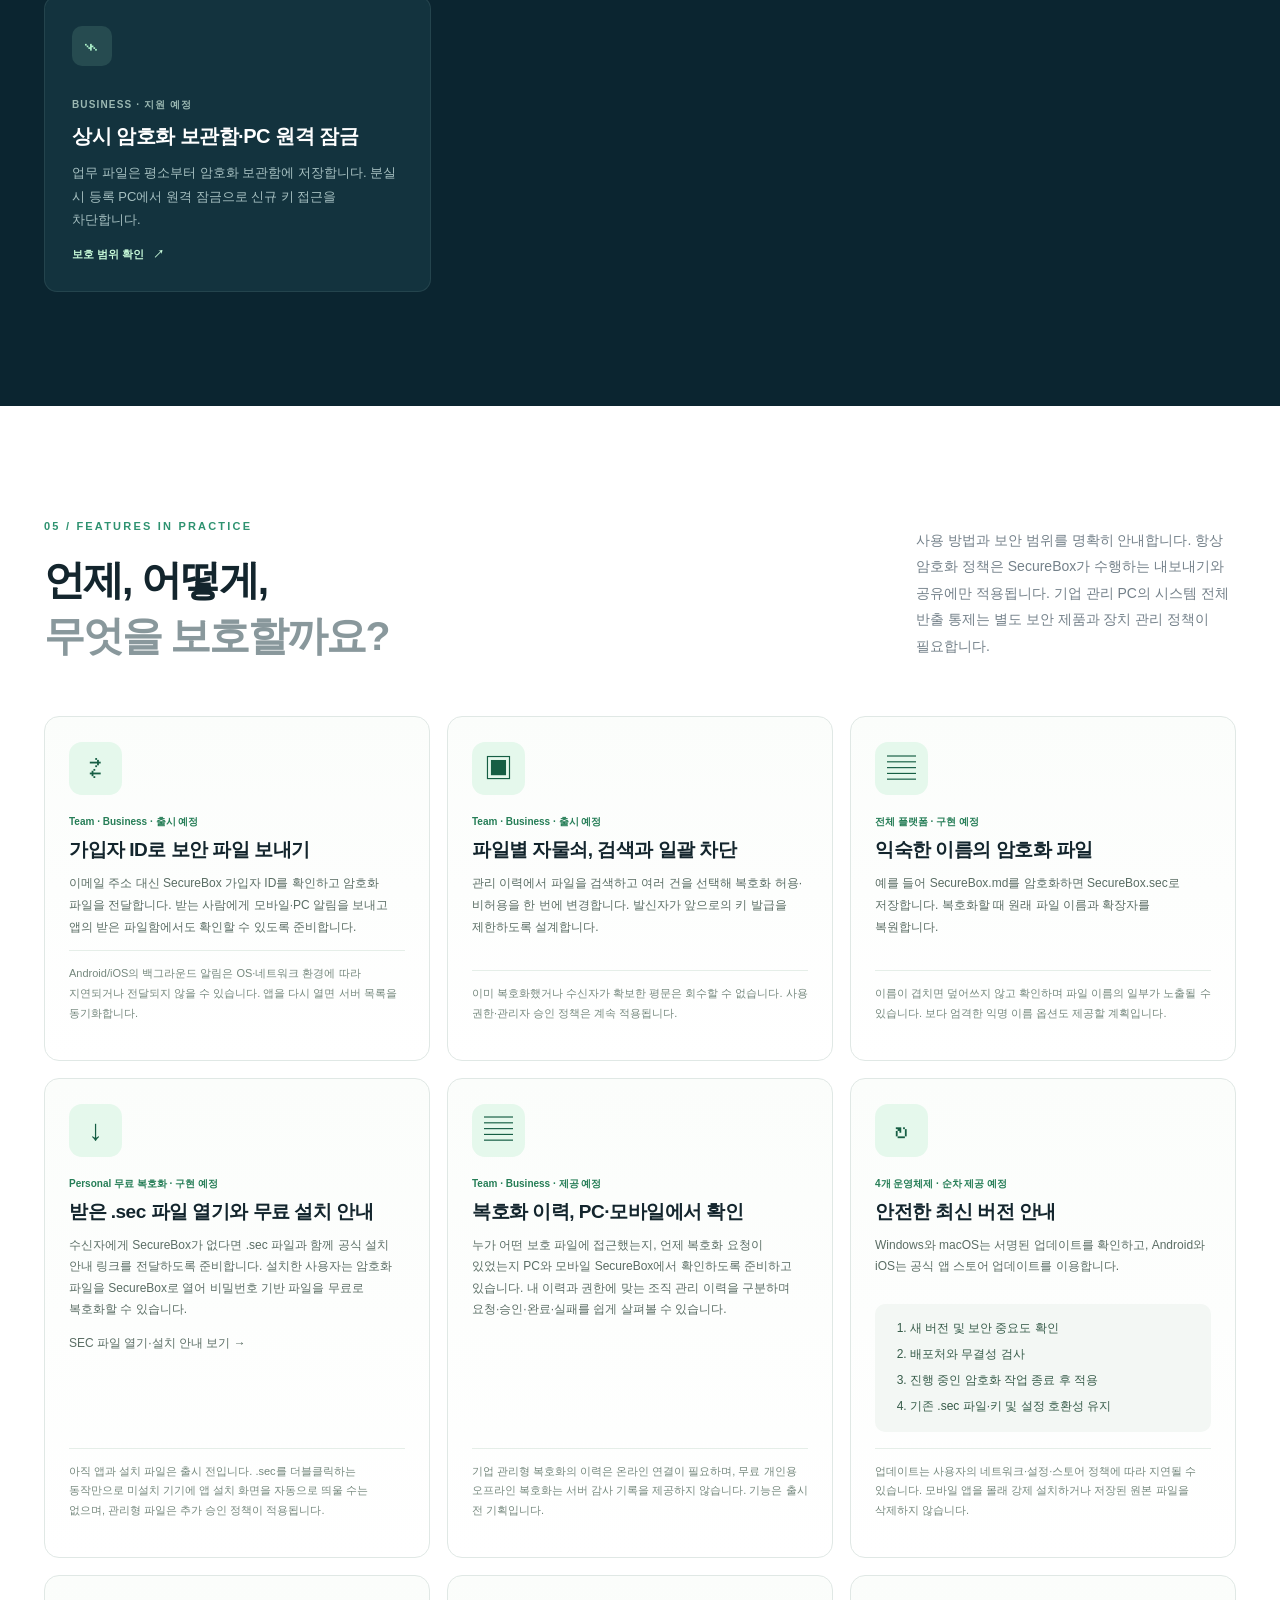
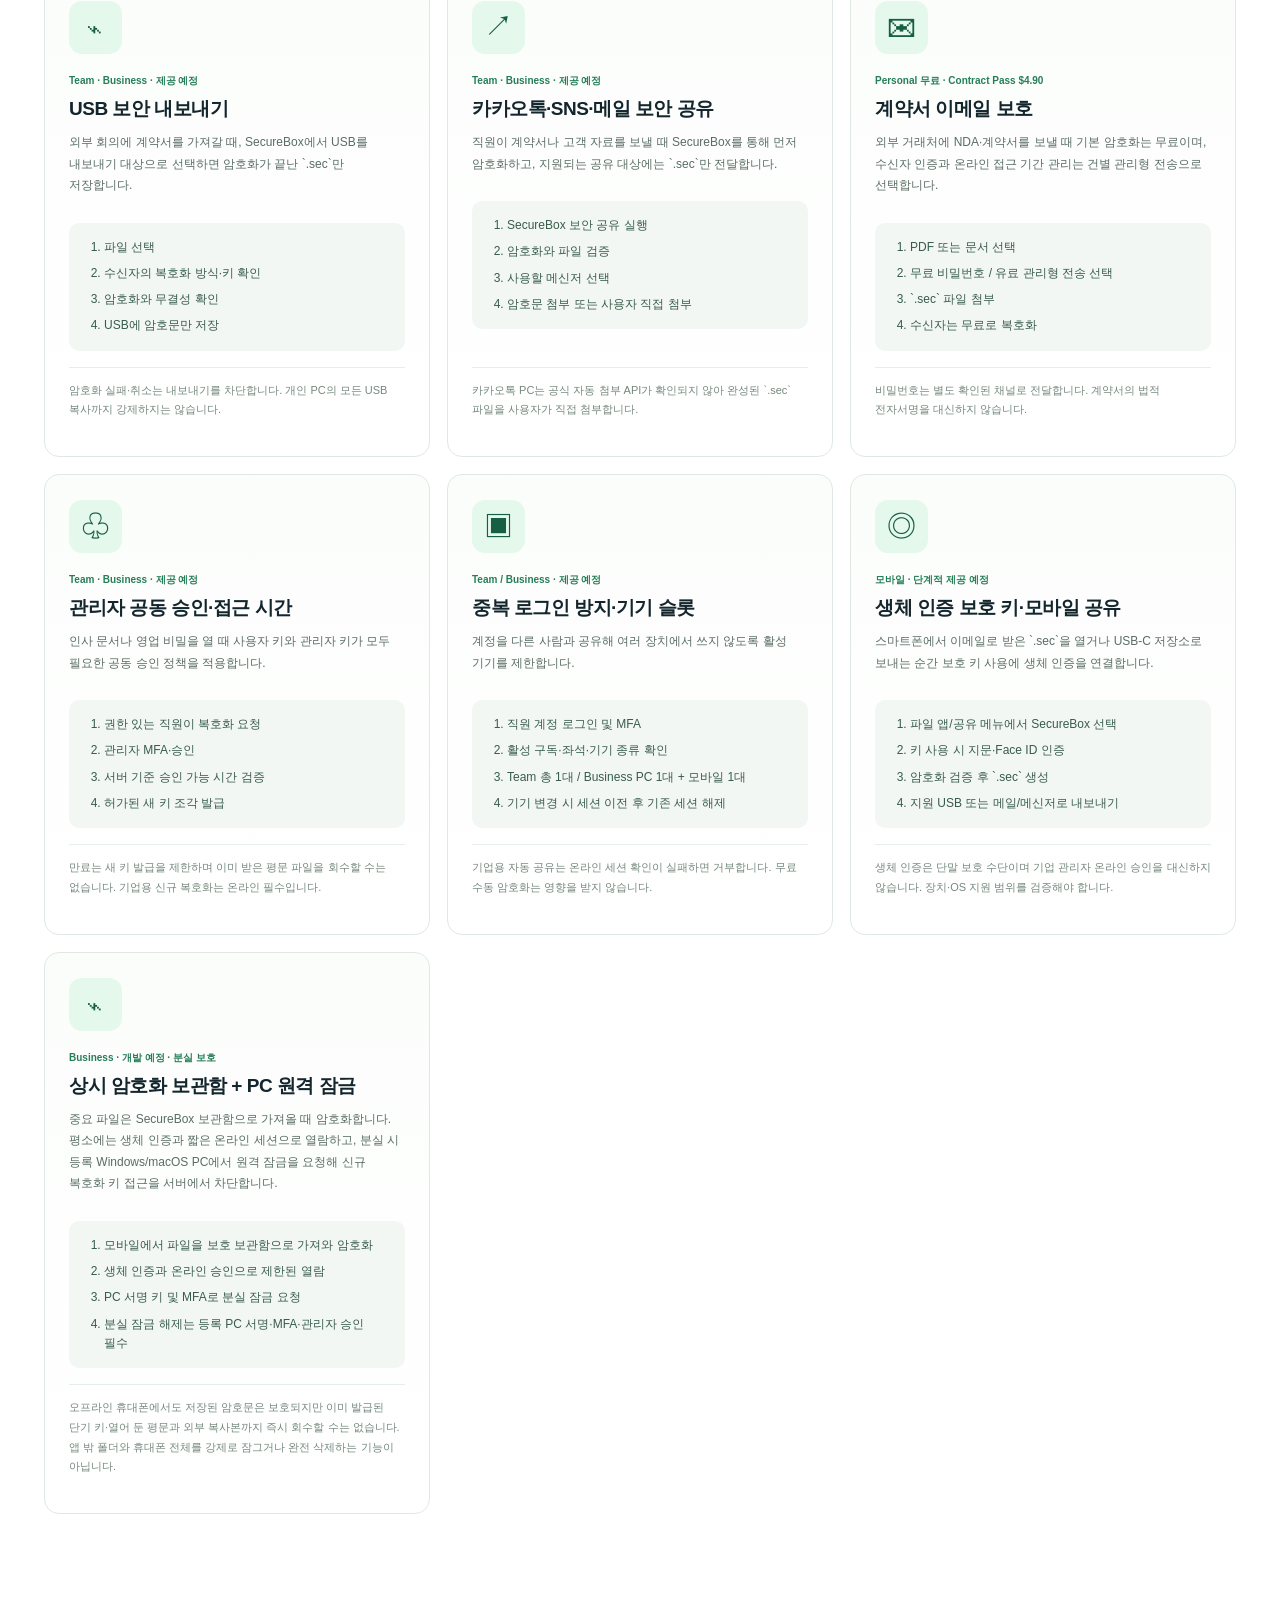
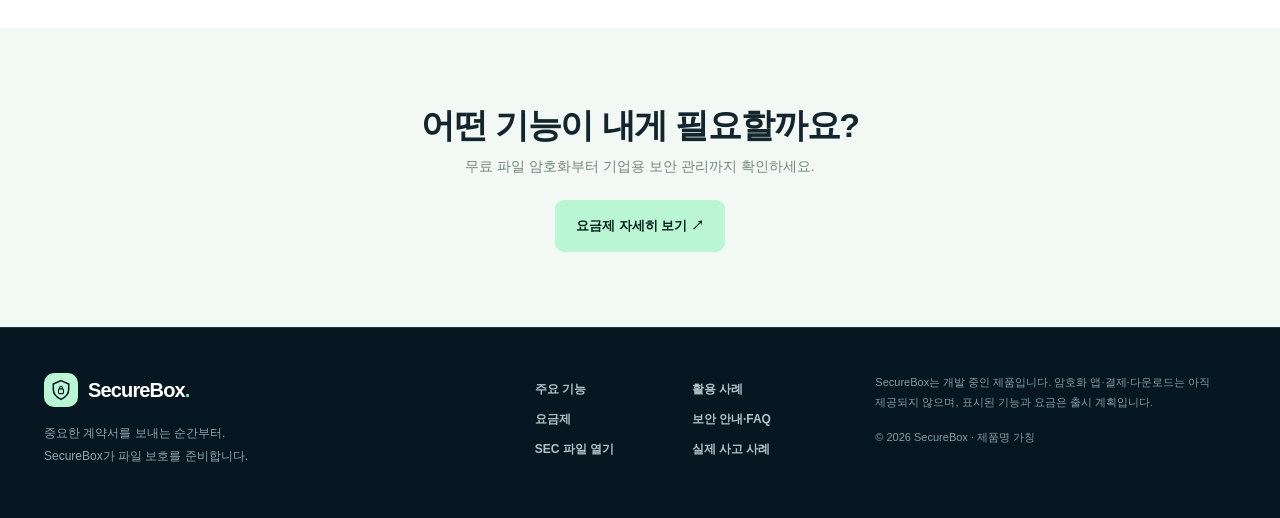
==== commit bc344ee6: "로고 사각형 단계에 검은 잠금 자물쇠 레이어 추가" ====
--- a/features.html
+++ b/features.html
@@ -1,5 +1,5 @@
 <!DOCTYPE html>
-<html lang="ko"><head><meta charset="utf-8"/><meta content="width=device-width, initial-scale=1" name="viewport"/><meta content="#071721" name="theme-color"/><meta content="SecureBox의 계약서 보호, USB·메신저 보안 공유, 관리자 승인, 모바일 폴더 보호 및 안전한 업데이트 계획을 알아보세요." name="description"/><meta content="index, follow" name="robots"/><meta content="strict-origin-when-cross-origin" name="referrer"/><meta content="default-src 'none'; script-src 'self'; style-src 'self'; img-src 'self' data:; font-src 'self'; connect-src 'none'; form-action 'none'; object-src 'none'; base-uri 'self'; frame-ancestors 'none'; upgrade-insecure-requests" http-equiv="Content-Security-Policy"/><title>기능 안내 | SecureBox</title><link href="./favicon.ico?v=20261029-audit1" rel="icon" type="image/x-icon"/><link href="./favicon.svg?v=20261029-audit1" rel="icon" type="image/svg+xml" sizes="any"/><link href="./styles.css" rel="stylesheet"/><script defer="" src="./script.js"></script></head><body><a class="skip-link" href="#main">본문 바로가기</a><div class="page-shell"><header class="site-header" id="top"><div class="nav-wrap container"><a aria-label="SecureBox 홈" class="brand brand-header" href="./index.html"><span aria-hidden="true" class="brand-mark brand-animated brand-final-lock"><span class="brand-glow"></span><svg class="brand-logo-svg" fill="none" viewBox="0 0 40 40"><path class="brand-shield" d="M20 3L34 9V19C34 27.7 28.3 33 20 37C11.7 33 6 27.7 6 19V9L20 3Z" stroke="currentColor" stroke-width="2.8"></path><rect class="brand-lock-body" height="8.5" rx="2" stroke="currentColor" stroke-width="2" width="9" x="15.5" y="18"></rect><path class="brand-open-shackle" d="M17.5 18V15.9C17.5 13.9 18.7 12.7 20.5 12.7C21.7 12.7 22.7 13.2 23.4 14.1" stroke="currentColor" stroke-linecap="round" stroke-width="2"></path><path class="brand-closed-shackle" d="M17.5 18V15.8A2.5 2.5 0 0 1 22.5 15.8V18" stroke="currentColor" stroke-linecap="round" stroke-width="2"></path><g class="brand-final-lock-glyph"><rect height="17" rx="4" stroke="currentColor" stroke-width="3.2" width="22" x="9" y="18"></rect><path d="M13 18V13.5A7 7 0 0 1 27 13.5V18" stroke="currentColor" stroke-linecap="round" stroke-width="3.2"></path><circle cx="20" cy="25.5" fill="currentColor" r="1.8"></circle><path d="M20 27.2V30" stroke="currentColor" stroke-linecap="round" stroke-width="2.8"></path></g></svg></span><span aria-hidden="true" class="brand-text-stage"><span class="brand-text brand-full-name">SecureBox<span class="brand-dot">.</span></span><span class="brand-text brand-sec-name"><span>SecBox</span><span class="brand-ext">.sec</span></span></span><span class="sr-only">SecureBox</span></a><button aria-controls="nav-links" aria-expanded="false" aria-label="메뉴 열기" class="menu-toggle" type="button"><span></span><span></span><span></span></button><nav aria-label="주 메뉴" class="nav-links" id="nav-links"><a href="./index.html">제품 소개</a><a href="./incidents.html">사고 사례</a><a aria-current="page" href="./features.html">주요 기능</a><a href="./stories.html">활용 사례</a><a href="./pricing.html">요금제</a><a href="./security.html">보안 안내</a><a href="./open-sec.html">SEC 파일 열기</a><a class="nav-cta" href="./pricing.html">요금제 비교 <span aria-hidden="true">↗</span></a></nav></div></header><main id="main"><section class="subhero"><div class="container"><p class="section-kicker light-kicker">FEATURES / FILES WITH CONFIDENCE</p><h1>파일을 보호하고,<br/><span>공유하는 방식까지.</span></h1><p>계약서 이메일 전송부터 USB·메신저·관리자 공동 승인·모바일 폴더 보호까지. SecureBox를 거쳐 보내는 파일을 암호화하도록 계획하고 있습니다.</p><p class="incident-content-link">이메일 침해·USB 분실이 왜 위험할까요? <a href="./incidents.html">공식 자료로 확인한 실제 보안 사고 →</a></p><div class="subhero-actions"><a class="btn btn-primary" href="./pricing.html">내게 맞는 요금제 <span aria-hidden="true">↗</span></a><a class="btn btn-secondary" href="./stories.html">활용 사례 보기 <span aria-hidden="true">→</span></a></div></div></section><section aria-labelledby="features-title" class="section-pad features-section" id="features"><div class="container"><p class="section-kicker light-kicker">04 / SECURITY, BY DESIGN</p><div class="section-intro features-intro"><div><h2 id="features-title">암호화만이 아니라,<br><span>접근하는 방식까지.</span></br></h2></div><p>개인은 간편하게, 기업은 더 엄격하게. 보안 수준과 관리 정책을 사용 환경에 맞춰 단계적으로 확장합니다.</p></div>
+<html lang="ko"><head><meta charset="utf-8"/><meta content="width=device-width, initial-scale=1" name="viewport"/><meta content="#071721" name="theme-color"/><meta content="SecureBox의 계약서 보호, USB·메신저 보안 공유, 관리자 승인, 모바일 폴더 보호 및 안전한 업데이트 계획을 알아보세요." name="description"/><meta content="index, follow" name="robots"/><meta content="strict-origin-when-cross-origin" name="referrer"/><meta content="default-src 'none'; script-src 'self'; style-src 'self'; img-src 'self' data:; font-src 'self'; connect-src 'none'; form-action 'none'; object-src 'none'; base-uri 'self'; frame-ancestors 'none'; upgrade-insecure-requests" http-equiv="Content-Security-Policy"/><title>기능 안내 | SecureBox</title><link href="./favicon.ico?v=20261029-audit1" rel="icon" type="image/x-icon"/><link href="./favicon.svg?v=20261029-audit1" rel="icon" type="image/svg+xml" sizes="any"/><link href="./styles.css" rel="stylesheet"/><script defer="" src="./script.js"></script></head><body><a class="skip-link" href="#main">본문 바로가기</a><div class="page-shell"><header class="site-header" id="top"><div class="nav-wrap container"><a aria-label="SecureBox 홈" class="brand brand-header" href="./index.html"><span aria-hidden="true" class="brand-mark brand-animated brand-final-lock"><span class="brand-glow"></span><svg class="brand-logo-svg" fill="none" viewBox="0 0 40 40"><path class="brand-shield" d="M20 3L34 9V19C34 27.7 28.3 33 20 37C11.7 33 6 27.7 6 19V9L20 3Z" stroke="currentColor" stroke-width="2.8"></path><rect class="brand-lock-body" height="8.5" rx="2" stroke="currentColor" stroke-width="2" width="9" x="15.5" y="18"></rect><path class="brand-open-shackle" d="M17.5 18V15.9C17.5 13.9 18.7 12.7 20.5 12.7C21.7 12.7 22.7 13.2 23.4 14.1" stroke="currentColor" stroke-linecap="round" stroke-width="2"></path><path class="brand-closed-shackle" d="M17.5 18V15.8A2.5 2.5 0 0 1 22.5 15.8V18" stroke="currentColor" stroke-linecap="round" stroke-width="2"></path><g class="brand-square-lock-glyph"><rect height="14" rx="3" fill="currentColor" width="18" x="11" y="19"></rect><path d="M14 19V14.5A6 6 0 0 1 26 14.5V19" fill="none" stroke="currentColor" stroke-linecap="round" stroke-width="3"></path><circle cx="20" cy="25" fill="var(--mint)" r="1.5"></circle></g><g class="brand-final-lock-glyph"><rect height="17" rx="4" stroke="currentColor" stroke-width="3.2" width="22" x="9" y="18"></rect><path d="M13 18V13.5A7 7 0 0 1 27 13.5V18" stroke="currentColor" stroke-linecap="round" stroke-width="3.2"></path><circle cx="20" cy="25.5" fill="currentColor" r="1.8"></circle><path d="M20 27.2V30" stroke="currentColor" stroke-linecap="round" stroke-width="2.8"></path></g></svg></span><span aria-hidden="true" class="brand-text-stage"><span class="brand-text brand-full-name">SecureBox<span class="brand-dot">.</span></span><span class="brand-text brand-sec-name"><span>SecBox</span><span class="brand-ext">.sec</span></span></span><span class="sr-only">SecureBox</span></a><button aria-controls="nav-links" aria-expanded="false" aria-label="메뉴 열기" class="menu-toggle" type="button"><span></span><span></span><span></span></button><nav aria-label="주 메뉴" class="nav-links" id="nav-links"><a href="./index.html">제품 소개</a><a href="./incidents.html">사고 사례</a><a aria-current="page" href="./features.html">주요 기능</a><a href="./stories.html">활용 사례</a><a href="./pricing.html">요금제</a><a href="./security.html">보안 안내</a><a href="./open-sec.html">SEC 파일 열기</a><a class="nav-cta" href="./pricing.html">요금제 비교 <span aria-hidden="true">↗</span></a></nav></div></header><main id="main"><section class="subhero"><div class="container"><p class="section-kicker light-kicker">FEATURES / FILES WITH CONFIDENCE</p><h1>파일을 보호하고,<br/><span>공유하는 방식까지.</span></h1><p>계약서 이메일 전송부터 USB·메신저·관리자 공동 승인·모바일 폴더 보호까지. SecureBox를 거쳐 보내는 파일을 암호화하도록 계획하고 있습니다.</p><p class="incident-content-link">이메일 침해·USB 분실이 왜 위험할까요? <a href="./incidents.html">공식 자료로 확인한 실제 보안 사고 →</a></p><div class="subhero-actions"><a class="btn btn-primary" href="./pricing.html">내게 맞는 요금제 <span aria-hidden="true">↗</span></a><a class="btn btn-secondary" href="./stories.html">활용 사례 보기 <span aria-hidden="true">→</span></a></div></div></section><section aria-labelledby="features-title" class="section-pad features-section" id="features"><div class="container"><p class="section-kicker light-kicker">04 / SECURITY, BY DESIGN</p><div class="section-intro features-intro"><div><h2 id="features-title">암호화만이 아니라,<br><span>접근하는 방식까지.</span></br></h2></div><p>개인은 간편하게, 기업은 더 엄격하게. 보안 수준과 관리 정책을 사용 환경에 맞춰 단계적으로 확장합니다.</p></div>
 <div class="feature-grid">
 <article class="feature-tile big-feature"><div class="feature-icon mint">◇</div><div class="feature-text"><span class="feature-label">PERSONAL · MVP 계획</span><h3>파일은 내 컴퓨터에서<br/>암호화합니다.</h3><p>원본 계약서를 서버에 올리지 않고, 공유하기 전 `.sec`으로 보호합니다.</p></div><div class="feature-mini"><span class="mini-bar"></span><span class="mini-bar"></span><span class="mini-bar active"></span><span class="mini-bar"></span><span>LOCAL FIRST</span></div></article>
 <article class="feature-tile"><div class="feature-icon">⌑</div><span class="feature-label">PERSONAL · MVP 계획</span><h3>수신자는 무료로 열기</h3><p>Windows/macOS에서 비밀번호로 복호화. 모바일은 후속 버전에 지원할 예정입니다.</p></article>
--- a/styles.css
+++ b/styles.css
@@ -96,6 +96,21 @@
 @media(max-width:1100px) { .price-grid { grid-template-columns:repeat(2,minmax(0,1fr)); } .nav-links { gap:16px; font-size:12px; } .hero-grid { gap:24px; } h1 { letter-spacing:-2px; } .hero-art { transform:scale(.89); } .float-top { right:-27px; }.float-bottom { left:-25px; } }
 @media(max-width:850px) { .container { width:calc(100% - 46px); } .site-header { height:72px; } .menu-toggle { display:block; } .nav-links { display:none; position:absolute; top:72px; left:0; right:0; padding:24px 23px 28px; background:#0a2029; flex-direction:column; align-items:stretch; gap:0; border-top:1px solid rgba(255,255,255,.1); box-shadow:0 15px 25px rgba(0,0,0,.2); } .nav-links.is-open { display:flex; }.nav-links a { padding:13px 6px; font-size:14px; }.nav-links .nav-cta { margin-top:10px; text-align:center; } .hero-grid { grid-template-columns:1fr; padding-top:74px; padding-bottom:53px; gap:25px; } .hero { min-height:0; } .hero-content { max-width:650px; } h1 { font-size:clamp(43px,6.8vw,64px); }.hero-art { transform:none; max-width:540px; margin:24px auto 0; width:100%; min-height:420px; }.orbit { width:400px; height:400px; }.orbit-two { width:560px; height:560px; }.app-window { max-width:490px; }.hero-bottom-line { display:none; } .trust-grid { grid-template-columns:repeat(2,1fr); padding:18px 0; gap:18px 0; }.trust-grid>div:nth-child(2){border:none;}.trust-grid>div:nth-child(3){padding-left:0;} .section-pad { padding-block:80px; }.section-intro { gap:20px; }.steps-grid,.cases-grid { gap:11px; }.step-card { padding:22px 20px; }.feature-grid { grid-template-columns:repeat(2,1fr); }.privacy-grid,.faq-grid { gap:38px; }.calculator { grid-template-columns:1fr 1fr; }.calc-result { grid-column:span 2; border:0; border-top:1px solid #c8ded2; padding:18px 0 0; }.price-card { padding:20px 19px; }.price-card.highlighted { padding:19px 18px; }.plan-top h3 { font-size:24px; } }
 @media(max-width:650px) { .container { width:calc(100% - 38px); } .brand { font-size:21px; }.hero-grid { padding-top:68px; padding-bottom:50px; }.eyebrow { font-size:10px; margin-bottom:24px; } h1 { font-size:clamp(39px,10vw,52px); letter-spacing:-2.3px; }.hero-lead { font-size:14px; line-height:1.9; }.hero-lead br { display:none; }.hero-actions { gap:9px; }.btn { padding:0 14px; min-height:50px; gap:10px; font-size:12px; }.hero-meta { margin-top:30px; gap:10px; font-size:10px; }.hero-art { min-height:352px; margin-top:28px; }.orbit { width:320px; height:320px; }.orbit-two { width:430px; height:430px; }.app-window { width:calc(100% - 22px); transform:rotate(-1.3deg); }.app-toolbar { height:42px; }.app-body { padding:19px 16px 21px; }.file-card { padding:10px 10px; gap:10px; }.file-icon { width:33px; flex-basis:33px; height:34px; }.file-details strong { font-size:11px; }.file-state { font-size:9px; }.secure-note { padding:10px; }.float-pill { font-size:9px; padding:9px 11px; }.float-top { right:-1px; top:-2px; }.float-bottom { left:-8px; bottom:0; }.trust-grid { gap:13px 0; }.trust-grid>div { padding:0 7px; font-size:10px; gap:6px; }.trust-icon { font-size:18px; }.section-pad { padding-block:67px; }.section-intro { display:block; margin-bottom:33px; }.section-intro h2, .price-head h2, .faq-grid h2 { font-size:31px; letter-spacing:-1.1px; }.section-intro>p { margin-top:18px; font-size:12px; max-width:100%; }.steps-grid,.cases-grid { grid-template-columns:1fr; }.step-card { padding:20px 23px; }.step-drawing { height:105px; }.step-card h3 { font-size:17px; }.case-card { min-height:245px; }.feature-grid { grid-template-columns:1fr; }.feature-tile.big-feature { grid-column:auto; }.feature-tile { min-height:218px; padding:24px; }.feature-mini { opacity:.3; right:-20px; top:35px; }.feature-tile h3 { font-size:19px; }.price-head { display:block; }.billing-toggle { margin-top:24px; width:max-content; }.price-grid { grid-template-columns:1fr; gap:16px; }.price-card,.price-card.highlighted { padding:28px; min-height:0; }.plan-top p { min-height:0; }.plan-price { min-height:75px; }.calculator { padding:22px; grid-template-columns:1fr; gap:22px; }.calc-result { grid-column:auto; }.privacy-grid,.faq-grid { grid-template-columns:1fr; gap:30px; }.privacy-grid h2 { font-size:36px; }.privacy-lead { font-size:13px; }.privacy-points>div { padding:22px 0; }.closing-section { padding:76px 0; }.closing-content h2 { font-size:32px; }.closing-actions { flex-direction:column; }.closing-actions .btn { justify-content:center; }.release-badge { line-height:1.7; }.footer-grid { grid-template-columns:1fr 1fr; gap:30px 12px; }.footer-grid>div:first-child { grid-column:span 2; }.footer-note { grid-column:span 2; } }
+
+/* 애니메이션 종료 후 브라우저별 fill-mode 차이를 없애는 강제 최종 상태.
+   방패·열린 자물쇠·중간 자물쇠·텍스트·광원은 모두 제거하고 닫힌 자물쇠 하나만 남긴다. */
+.brand-header.is-brand-final .brand-mark{background:transparent!important;border-radius:0!important;box-shadow:none!important;overflow:visible}
+.brand-header.is-brand-final .brand-logo-svg{width:30px;height:30px}
+.brand-header.is-brand-final .brand-shield{opacity:0!important}
+.brand-header.is-brand-final .brand-open-shackle{opacity:0!important}
+.brand-header.is-brand-final .brand-closed-shackle{opacity:0!important}
+.brand-header.is-brand-final .brand-lock-body{opacity:0!important}
+.brand-header.is-brand-final .brand-text-stage{width:0!important;opacity:0!important;transform:scaleX(0)!important;pointer-events:none}
+.brand-header.is-brand-final .brand-full-name,.brand-header.is-brand-final .brand-sec-name{opacity:0!important}
+.brand-header.is-brand-final .brand-glow{opacity:0!important;display:none!important}
+.brand-header.is-brand-final .brand-final-lock-glyph{opacity:1!important;transform:scale(1)!important;color:var(--mint)!important}
+.brand-header.is-brand-final .brand-final-lock::before,.brand-header.is-brand-final .brand-final-lock::after{display:none!important}
+
 @media(prefers-reduced-motion:reduce) { html{scroll-behavior:auto} *,*:before,*:after{animation-duration:.01ms!important;transition-duration:.01ms!important} }
 
 
@@ -252,6 +267,10 @@
 .brand-final-lock-glyph{animation:brandFinalLockGlyph 7.2s cubic-bezier(.18,.78,.22,1) 1 both;animation-fill-mode:forwards}
 .brand-glow{animation:brandGlow 7.2s ease-out 1 both;animation-fill-mode:forwards}
 .brand-final-lock{animation:brandFinalLockPulse 7.2s ease 1 both;animation-fill-mode:forwards}
+.brand-final-lock::before,.brand-final-lock::after{content:"";position:absolute;z-index:6;left:50%;opacity:0;pointer-events:none;box-sizing:border-box;animation:brandPersistentLock 7.2s cubic-bezier(.18,.78,.22,1) 1 both;animation-fill-mode:forwards}
+.brand-final-lock::before{top:53%;width:17px;height:13px;border:2.6px solid var(--mint);border-radius:3.5px;transform:translate(-50%,-50%) scale(.68);background:transparent;box-shadow:0 0 10px rgba(112,255,199,.18)}
+.brand-final-lock::after{top:25%;width:11px;height:10px;border:2.6px solid var(--mint);border-bottom:0;border-radius:8px 8px 0 0;transform:translateX(-50%) scale(.68);background:transparent}
+
 
 @keyframes brandMarkBackground{
   0%,72%{background:var(--mint);border-radius:10px}
@@ -301,6 +320,11 @@
   0%,67%{width:126px;opacity:1;transform:scaleX(1)}
   80%{width:54px;opacity:.35;transform:scaleX(.7)}
   90%,100%{width:0;opacity:0;transform:scaleX(0)}
+}
+@keyframes brandPersistentLock{
+  0%,72%{opacity:0}
+  80%{opacity:.78}
+  88%,100%{opacity:1}
 }
 @keyframes brandFinalLockPulse{
   0%,58%{box-shadow:none;transform:scale(1)}
@@ -318,4 +342,5 @@
   .brand-header .brand-final-lock-glyph{opacity:1;transform:scale(1);animation:none!important}
   .brand-header .brand-glow{display:none;animation:none!important}
   .brand-header .brand-final-lock{animation:none!important}
-}
+  .brand-header .brand-final-lock::before,.brand-header .brand-final-lock::after{opacity:1;animation:none!important}
+}
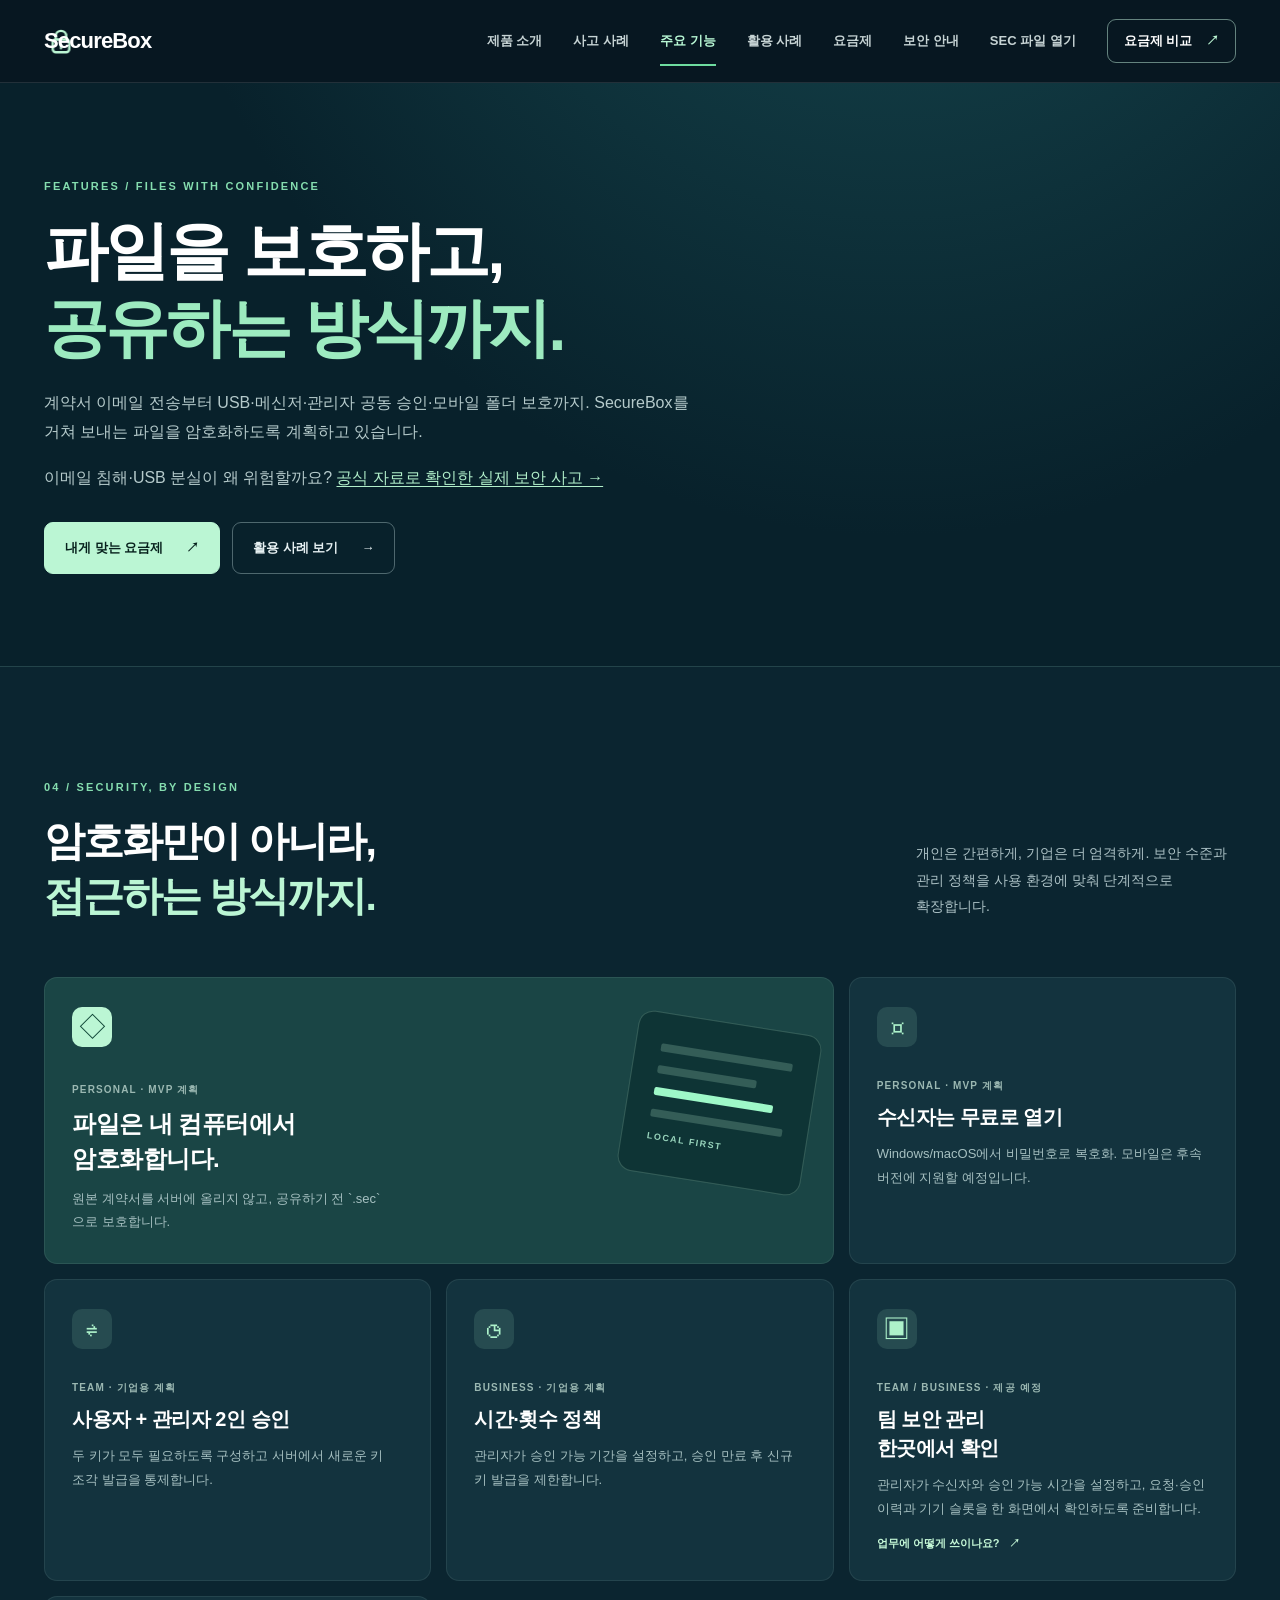
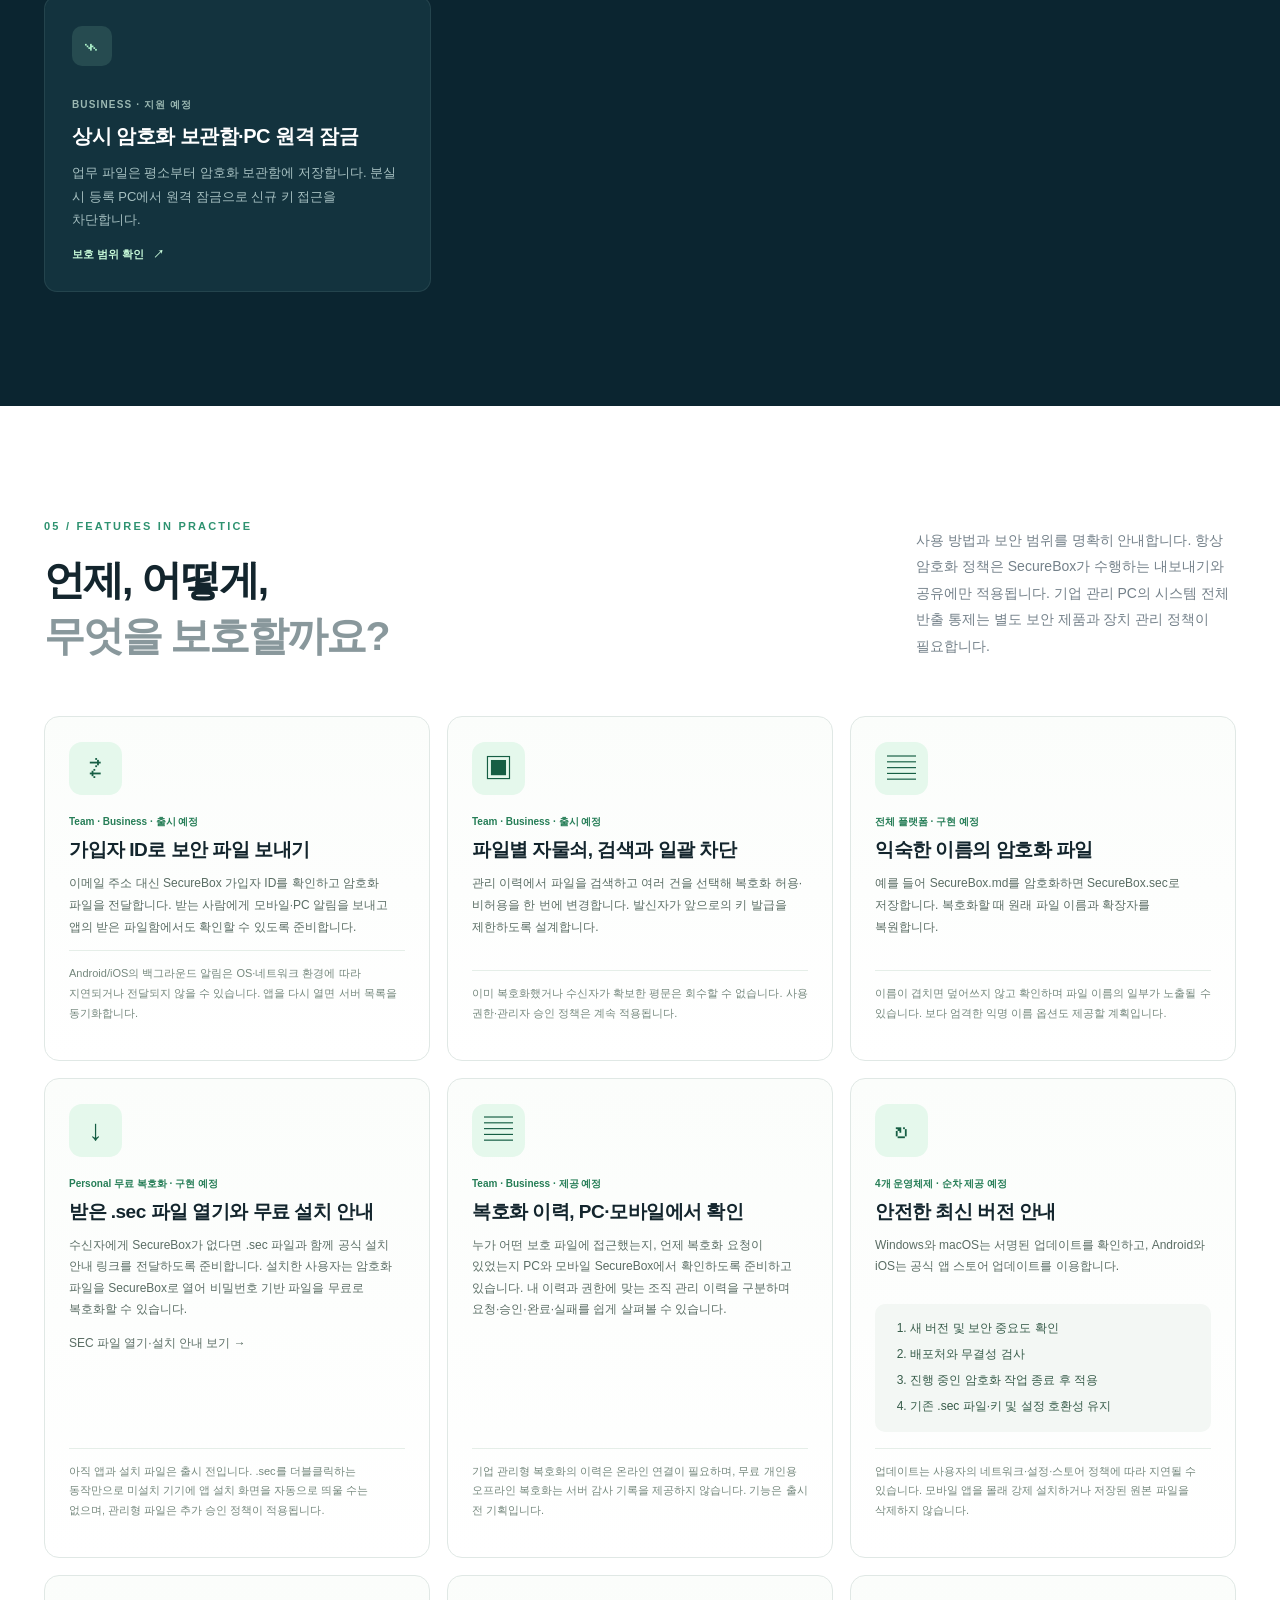
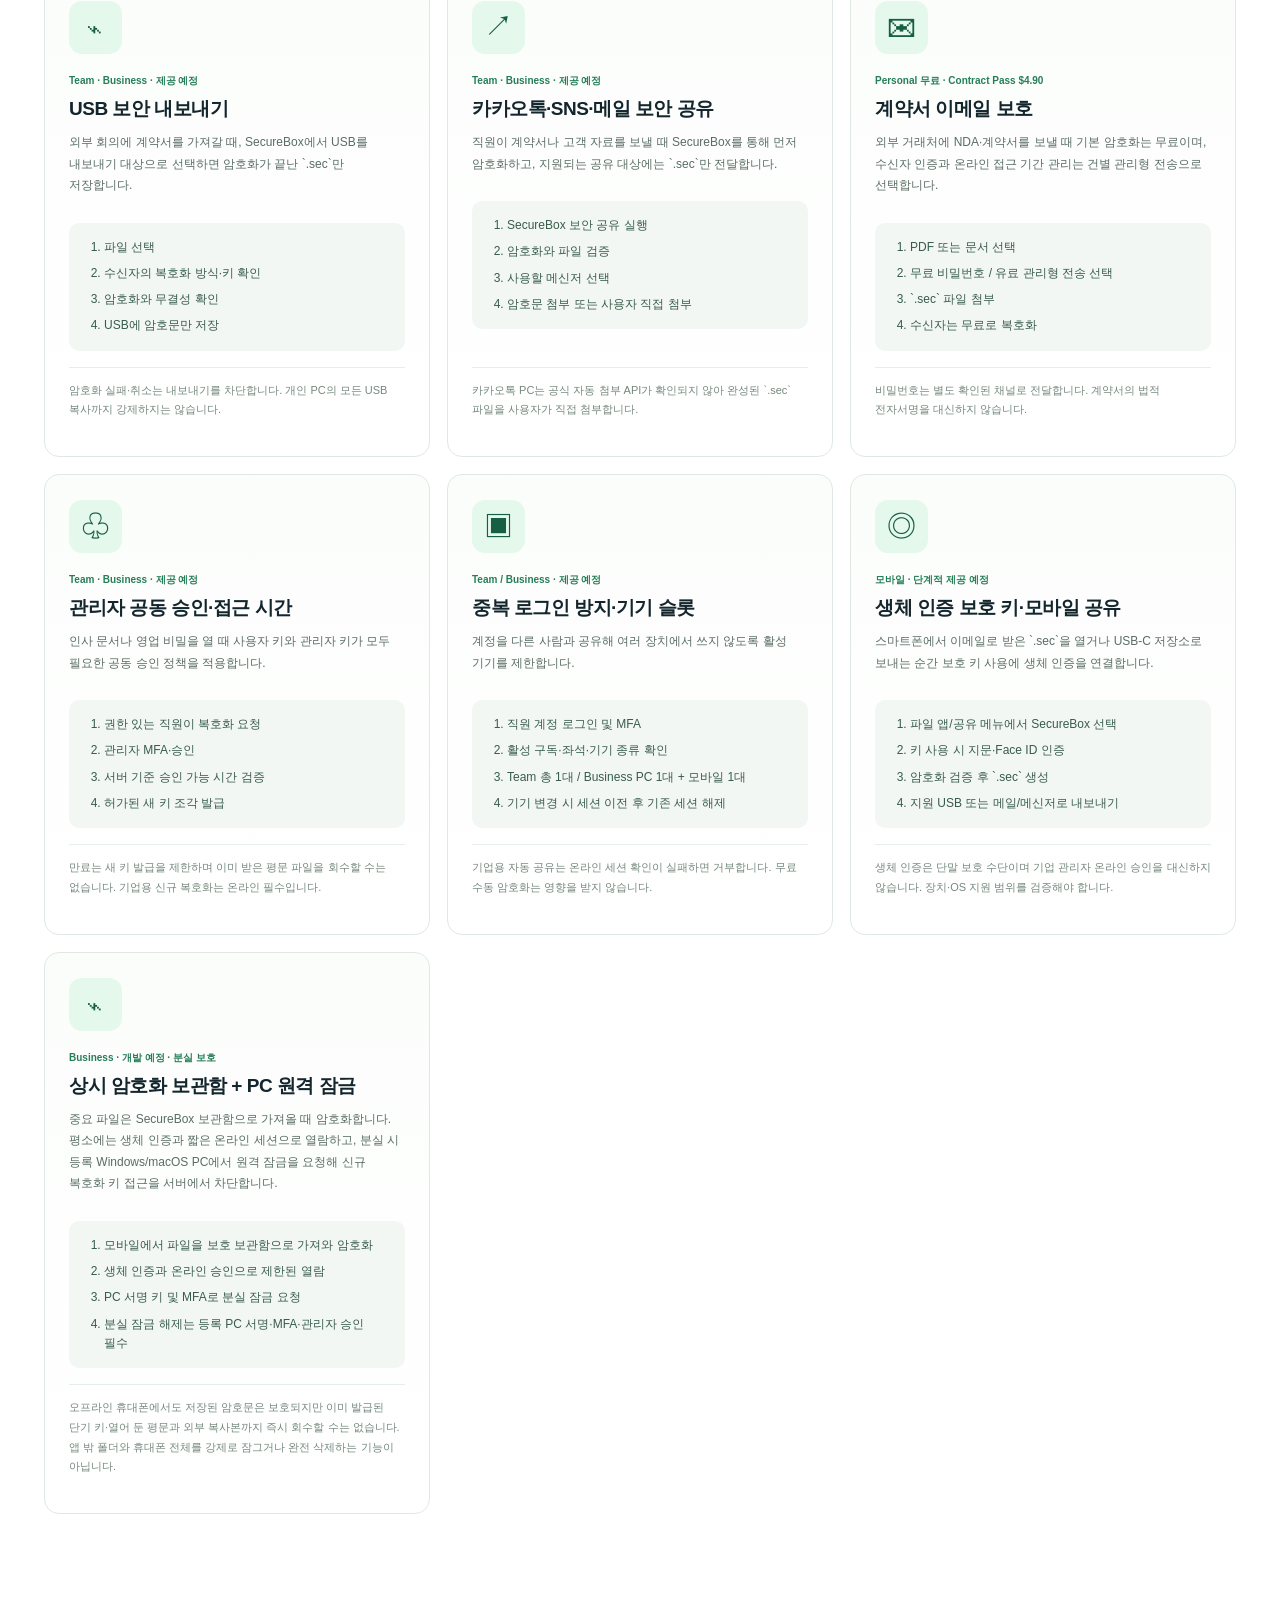
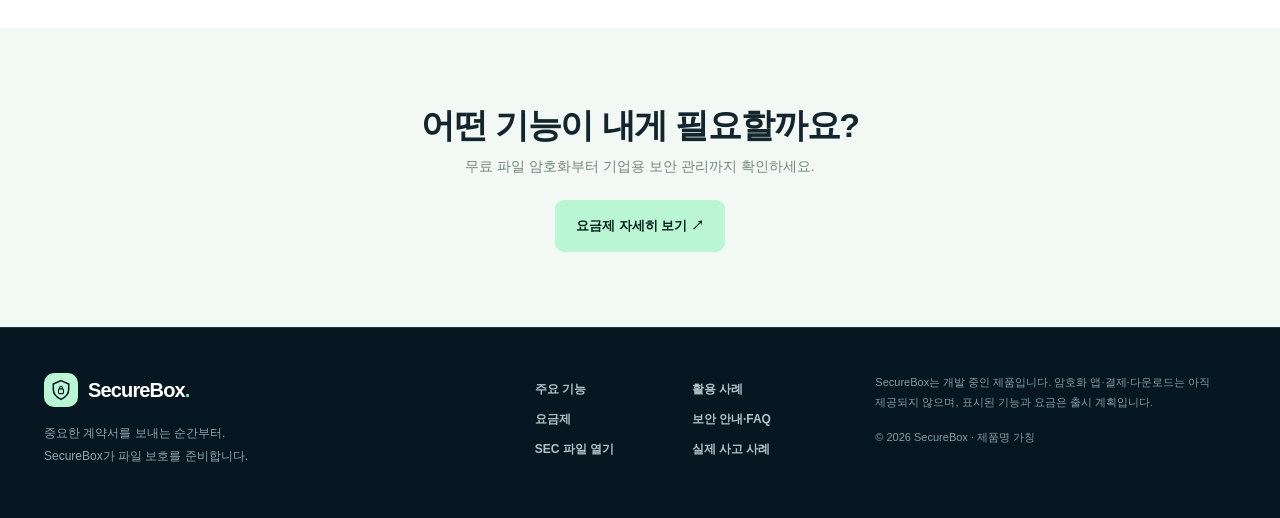
==== commit 57152ab9: "GitHub Pages에서 최신 로고 애니메이션 자산을 강제로 갱신" ====
--- a/features.html
+++ b/features.html
@@ -1,5 +1,5 @@
 <!DOCTYPE html>
-<html lang="ko"><head><meta charset="utf-8"/><meta content="width=device-width, initial-scale=1" name="viewport"/><meta content="#071721" name="theme-color"/><meta content="SecureBox의 계약서 보호, USB·메신저 보안 공유, 관리자 승인, 모바일 폴더 보호 및 안전한 업데이트 계획을 알아보세요." name="description"/><meta content="index, follow" name="robots"/><meta content="strict-origin-when-cross-origin" name="referrer"/><meta content="default-src 'none'; script-src 'self'; style-src 'self'; img-src 'self' data:; font-src 'self'; connect-src 'none'; form-action 'none'; object-src 'none'; base-uri 'self'; frame-ancestors 'none'; upgrade-insecure-requests" http-equiv="Content-Security-Policy"/><title>기능 안내 | SecureBox</title><link href="./favicon.ico?v=20261029-audit1" rel="icon" type="image/x-icon"/><link href="./favicon.svg?v=20261029-audit1" rel="icon" type="image/svg+xml" sizes="any"/><link href="./styles.css" rel="stylesheet"/><script defer="" src="./script.js"></script></head><body><a class="skip-link" href="#main">본문 바로가기</a><div class="page-shell"><header class="site-header" id="top"><div class="nav-wrap container"><a aria-label="SecureBox 홈" class="brand brand-header" href="./index.html"><span aria-hidden="true" class="brand-mark brand-animated brand-final-lock"><span class="brand-glow"></span><svg class="brand-logo-svg" fill="none" viewBox="0 0 40 40"><path class="brand-shield" d="M20 3L34 9V19C34 27.7 28.3 33 20 37C11.7 33 6 27.7 6 19V9L20 3Z" stroke="currentColor" stroke-width="2.8"></path><rect class="brand-lock-body" height="8.5" rx="2" stroke="currentColor" stroke-width="2" width="9" x="15.5" y="18"></rect><path class="brand-open-shackle" d="M17.5 18V15.9C17.5 13.9 18.7 12.7 20.5 12.7C21.7 12.7 22.7 13.2 23.4 14.1" stroke="currentColor" stroke-linecap="round" stroke-width="2"></path><path class="brand-closed-shackle" d="M17.5 18V15.8A2.5 2.5 0 0 1 22.5 15.8V18" stroke="currentColor" stroke-linecap="round" stroke-width="2"></path><g class="brand-square-lock-glyph"><rect height="14" rx="3" fill="currentColor" width="18" x="11" y="19"></rect><path d="M14 19V14.5A6 6 0 0 1 26 14.5V19" fill="none" stroke="currentColor" stroke-linecap="round" stroke-width="3"></path><circle cx="20" cy="25" fill="var(--mint)" r="1.5"></circle></g><g class="brand-final-lock-glyph"><rect height="17" rx="4" stroke="currentColor" stroke-width="3.2" width="22" x="9" y="18"></rect><path d="M13 18V13.5A7 7 0 0 1 27 13.5V18" stroke="currentColor" stroke-linecap="round" stroke-width="3.2"></path><circle cx="20" cy="25.5" fill="currentColor" r="1.8"></circle><path d="M20 27.2V30" stroke="currentColor" stroke-linecap="round" stroke-width="2.8"></path></g></svg></span><span aria-hidden="true" class="brand-text-stage"><span class="brand-text brand-full-name">SecureBox<span class="brand-dot">.</span></span><span class="brand-text brand-sec-name"><span>SecBox</span><span class="brand-ext">.sec</span></span></span><span class="sr-only">SecureBox</span></a><button aria-controls="nav-links" aria-expanded="false" aria-label="메뉴 열기" class="menu-toggle" type="button"><span></span><span></span><span></span></button><nav aria-label="주 메뉴" class="nav-links" id="nav-links"><a href="./index.html">제품 소개</a><a href="./incidents.html">사고 사례</a><a aria-current="page" href="./features.html">주요 기능</a><a href="./stories.html">활용 사례</a><a href="./pricing.html">요금제</a><a href="./security.html">보안 안내</a><a href="./open-sec.html">SEC 파일 열기</a><a class="nav-cta" href="./pricing.html">요금제 비교 <span aria-hidden="true">↗</span></a></nav></div></header><main id="main"><section class="subhero"><div class="container"><p class="section-kicker light-kicker">FEATURES / FILES WITH CONFIDENCE</p><h1>파일을 보호하고,<br/><span>공유하는 방식까지.</span></h1><p>계약서 이메일 전송부터 USB·메신저·관리자 공동 승인·모바일 폴더 보호까지. SecureBox를 거쳐 보내는 파일을 암호화하도록 계획하고 있습니다.</p><p class="incident-content-link">이메일 침해·USB 분실이 왜 위험할까요? <a href="./incidents.html">공식 자료로 확인한 실제 보안 사고 →</a></p><div class="subhero-actions"><a class="btn btn-primary" href="./pricing.html">내게 맞는 요금제 <span aria-hidden="true">↗</span></a><a class="btn btn-secondary" href="./stories.html">활용 사례 보기 <span aria-hidden="true">→</span></a></div></div></section><section aria-labelledby="features-title" class="section-pad features-section" id="features"><div class="container"><p class="section-kicker light-kicker">04 / SECURITY, BY DESIGN</p><div class="section-intro features-intro"><div><h2 id="features-title">암호화만이 아니라,<br><span>접근하는 방식까지.</span></br></h2></div><p>개인은 간편하게, 기업은 더 엄격하게. 보안 수준과 관리 정책을 사용 환경에 맞춰 단계적으로 확장합니다.</p></div>
+<html lang="ko"><head><meta charset="utf-8"/><meta content="width=device-width, initial-scale=1" name="viewport"/><meta content="#071721" name="theme-color"/><meta content="SecureBox의 계약서 보호, USB·메신저 보안 공유, 관리자 승인, 모바일 폴더 보호 및 안전한 업데이트 계획을 알아보세요." name="description"/><meta content="index, follow" name="robots"/><meta content="strict-origin-when-cross-origin" name="referrer"/><meta content="default-src 'none'; script-src 'self'; style-src 'self'; img-src 'self' data:; font-src 'self'; connect-src 'none'; form-action 'none'; object-src 'none'; base-uri 'self'; frame-ancestors 'none'; upgrade-insecure-requests" http-equiv="Content-Security-Policy"/><title>기능 안내 | SecureBox</title><link href="./favicon.ico?v=20261029-audit1" rel="icon" type="image/x-icon"/><link href="./favicon.svg?v=20261029-audit1" rel="icon" type="image/svg+xml" sizes="any"/><link href="./styles.css?v=20261030-logo2" rel="stylesheet"/><script defer="" src="./script.js?v=20261030-logo2"></script></head><body><a class="skip-link" href="#main">본문 바로가기</a><div class="page-shell"><header class="site-header" id="top"><div class="nav-wrap container"><a aria-label="SecureBox 홈" class="brand brand-header" href="./index.html"><span aria-hidden="true" class="brand-mark brand-animated brand-final-lock"><span class="brand-glow"></span><svg class="brand-logo-svg" fill="none" viewBox="0 0 40 40"><path class="brand-shield" d="M20 3L34 9V19C34 27.7 28.3 33 20 37C11.7 33 6 27.7 6 19V9L20 3Z" stroke="currentColor" stroke-width="2.8"></path><rect class="brand-lock-body" height="8.5" rx="2" stroke="currentColor" stroke-width="2" width="9" x="15.5" y="18"></rect><path class="brand-open-shackle" d="M17.5 18V15.9C17.5 13.9 18.7 12.7 20.5 12.7C21.7 12.7 22.7 13.2 23.4 14.1" stroke="currentColor" stroke-linecap="round" stroke-width="2"></path><path class="brand-closed-shackle" d="M17.5 18V15.8A2.5 2.5 0 0 1 22.5 15.8V18" stroke="currentColor" stroke-linecap="round" stroke-width="2"></path><g class="brand-square-lock-glyph"><rect height="14" rx="3" fill="currentColor" width="18" x="11" y="19"></rect><path d="M14 19V14.5A6 6 0 0 1 26 14.5V19" fill="none" stroke="currentColor" stroke-linecap="round" stroke-width="3"></path><circle cx="20" cy="25" fill="var(--mint)" r="1.5"></circle></g><g class="brand-final-lock-glyph"><rect height="17" rx="4" stroke="currentColor" stroke-width="3.2" width="22" x="9" y="18"></rect><path d="M13 18V13.5A7 7 0 0 1 27 13.5V18" stroke="currentColor" stroke-linecap="round" stroke-width="3.2"></path><circle cx="20" cy="25.5" fill="currentColor" r="1.8"></circle><path d="M20 27.2V30" stroke="currentColor" stroke-linecap="round" stroke-width="2.8"></path></g></svg></span><span aria-hidden="true" class="brand-text-stage"><span class="brand-text brand-full-name">SecureBox<span class="brand-dot">.</span></span><span class="brand-text brand-sec-name"><span>SecBox</span><span class="brand-ext">.sec</span></span></span><span class="sr-only">SecureBox</span></a><button aria-controls="nav-links" aria-expanded="false" aria-label="메뉴 열기" class="menu-toggle" type="button"><span></span><span></span><span></span></button><nav aria-label="주 메뉴" class="nav-links" id="nav-links"><a href="./index.html">제품 소개</a><a href="./incidents.html">사고 사례</a><a aria-current="page" href="./features.html">주요 기능</a><a href="./stories.html">활용 사례</a><a href="./pricing.html">요금제</a><a href="./security.html">보안 안내</a><a href="./open-sec.html">SEC 파일 열기</a><a class="nav-cta" href="./pricing.html">요금제 비교 <span aria-hidden="true">↗</span></a></nav></div></header><main id="main"><section class="subhero"><div class="container"><p class="section-kicker light-kicker">FEATURES / FILES WITH CONFIDENCE</p><h1>파일을 보호하고,<br/><span>공유하는 방식까지.</span></h1><p>계약서 이메일 전송부터 USB·메신저·관리자 공동 승인·모바일 폴더 보호까지. SecureBox를 거쳐 보내는 파일을 암호화하도록 계획하고 있습니다.</p><p class="incident-content-link">이메일 침해·USB 분실이 왜 위험할까요? <a href="./incidents.html">공식 자료로 확인한 실제 보안 사고 →</a></p><div class="subhero-actions"><a class="btn btn-primary" href="./pricing.html">내게 맞는 요금제 <span aria-hidden="true">↗</span></a><a class="btn btn-secondary" href="./stories.html">활용 사례 보기 <span aria-hidden="true">→</span></a></div></div></section><section aria-labelledby="features-title" class="section-pad features-section" id="features"><div class="container"><p class="section-kicker light-kicker">04 / SECURITY, BY DESIGN</p><div class="section-intro features-intro"><div><h2 id="features-title">암호화만이 아니라,<br><span>접근하는 방식까지.</span></br></h2></div><p>개인은 간편하게, 기업은 더 엄격하게. 보안 수준과 관리 정책을 사용 환경에 맞춰 단계적으로 확장합니다.</p></div>
 <div class="feature-grid">
 <article class="feature-tile big-feature"><div class="feature-icon mint">◇</div><div class="feature-text"><span class="feature-label">PERSONAL · MVP 계획</span><h3>파일은 내 컴퓨터에서<br/>암호화합니다.</h3><p>원본 계약서를 서버에 올리지 않고, 공유하기 전 `.sec`으로 보호합니다.</p></div><div class="feature-mini"><span class="mini-bar"></span><span class="mini-bar"></span><span class="mini-bar active"></span><span class="mini-bar"></span><span>LOCAL FIRST</span></div></article>
 <article class="feature-tile"><div class="feature-icon">⌑</div><span class="feature-label">PERSONAL · MVP 계획</span><h3>수신자는 무료로 열기</h3><p>Windows/macOS에서 비밀번호로 복호화. 모바일은 후속 버전에 지원할 예정입니다.</p></article>
--- a/styles.css
+++ b/styles.css
@@ -105,11 +105,11 @@
 .brand-header.is-brand-final .brand-open-shackle{opacity:0!important}
 .brand-header.is-brand-final .brand-closed-shackle{opacity:0!important}
 .brand-header.is-brand-final .brand-lock-body{opacity:0!important}
+.brand-header.is-brand-final .brand-square-lock-glyph{opacity:0!important}
 .brand-header.is-brand-final .brand-text-stage{width:0!important;opacity:0!important;transform:scaleX(0)!important;pointer-events:none}
 .brand-header.is-brand-final .brand-full-name,.brand-header.is-brand-final .brand-sec-name{opacity:0!important}
 .brand-header.is-brand-final .brand-glow{opacity:0!important;display:none!important}
 .brand-header.is-brand-final .brand-final-lock-glyph{opacity:1!important;transform:scale(1)!important;color:var(--mint)!important}
-.brand-header.is-brand-final .brand-final-lock::before,.brand-header.is-brand-final .brand-final-lock::after{display:none!important}
 
 @media(prefers-reduced-motion:reduce) { html{scroll-behavior:auto} *,*:before,*:after{animation-duration:.01ms!important;transition-duration:.01ms!important} }
 
@@ -245,102 +245,46 @@
 @media(max-width:750px){.incident-hero{padding:62px 0}.incident-grid,.incident-figures,.incident-steps,.incident-home-layout{grid-template-columns:1fr}.incident-hero-lead{font-size:14px}}
 
 
-/* Animated SecureBox header brand: open -> SecBox.sec -> glow -> locked icon */
-.sr-only{position:absolute!important;width:1px!important;height:1px!important;padding:0!important;margin:-1px!important;overflow:hidden!important;clip:rect(0,0,0,0)!important;white-space:nowrap!important;border:0!important}
-.brand-header{position:relative;gap:10px;min-height:38px}
-.brand-animated{position:relative;flex:0 0 34px;overflow:visible;isolation:isolate;animation:brandMarkBackground 7.2s ease 1 both;animation-fill-mode:forwards}
+/* Animated SecureBox header brand: one state exits before the next enters. */
+.brand-header{position:relative;gap:10px;min-height:38px;--brand-duration:6.8s}
+.brand-animated{position:relative;flex:0 0 34px;overflow:visible;isolation:isolate;background:var(--mint);border-radius:10px;animation:brandMarkBackgroundClean var(--brand-duration) linear 1 both}
 .brand-logo-svg{position:relative;z-index:2;width:22px;height:22px}
-.brand-shield,.brand-open-shackle,.brand-closed-shackle,.brand-lock-body,.brand-final-lock-glyph{transform-box:fill-box;transform-origin:center}
-.brand-open-shackle{opacity:1}
-.brand-closed-shackle{opacity:0;transform:translateY(-2px)}
-.brand-final-lock-glyph{opacity:0;transform:scale(.55);color:var(--mint)}
-.brand-glow{position:absolute;z-index:0;left:50%;top:50%;width:8px;height:8px;border-radius:999px;transform:translate(-50%,-50%) scale(.2);opacity:0;pointer-events:none;background:rgba(112,255,199,.85);box-shadow:0 0 10px 6px rgba(112,255,199,.42),0 0 28px 14px rgba(112,255,199,.20)}
-.brand-text-stage{position:relative;display:inline-block;width:126px;height:28px;overflow:visible;transform-origin:left center;animation:brandLockOnly 7.2s cubic-bezier(.2,.75,.2,1) 1 both;animation-fill-mode:forwards}
+.brand-shield,.brand-open-shackle,.brand-lock-body,.brand-final-lock-glyph{transform-box:fill-box;transform-origin:center}
+.brand-shield{opacity:1;animation:brandShieldClean var(--brand-duration) linear 1 both}
+.brand-lock-body{opacity:1;animation:brandLockBodyClean var(--brand-duration) linear 1 both}
+.brand-open-shackle{opacity:1;animation:brandOpenShackleClean var(--brand-duration) linear 1 both}
+.brand-closed-shackle{display:none!important}
+.brand-square-lock-glyph{display:none!important}
+.brand-final-lock-glyph{opacity:0;transform:scale(.82);color:var(--mint);animation:brandFinalLockClean var(--brand-duration) cubic-bezier(.2,.75,.2,1) 1 both}
+.brand-glow{position:absolute;z-index:0;left:50%;top:50%;width:8px;height:8px;border-radius:999px;opacity:0;pointer-events:none;background:rgba(112,255,199,.8);box-shadow:0 0 12px 7px rgba(112,255,199,.34),0 0 30px 15px rgba(112,255,199,.14);animation:brandGlowClean var(--brand-duration) linear 1 both}
+.brand-text-stage{position:relative;display:inline-block;width:126px;height:28px;overflow:visible;animation:brandTextStageClean var(--brand-duration) linear 1 both}
 .brand-text{position:absolute;left:0;top:50%;transform:translateY(-50%);font:inherit;letter-spacing:inherit;white-space:nowrap}
-.brand-full-name{opacity:1;animation:brandFullName 7.2s ease 1 both;animation-fill-mode:forwards}
-.brand-sec-name{opacity:0;transform:translateY(-50%) translateX(5px);animation:brandSecName 7.2s ease 1 both;animation-fill-mode:forwards}
-.brand-ext{color:var(--mintdeep);text-shadow:0 0 0 rgba(112,255,199,0)}
-.brand-shield{animation:brandShield 7.2s ease 1 both;animation-fill-mode:forwards}
-.brand-lock-body{animation:brandLockBody 7.2s ease 1 both;animation-fill-mode:forwards}
-.brand-open-shackle{animation:brandOpenShackle 7.2s ease 1 both;animation-fill-mode:forwards}
-.brand-closed-shackle{animation:brandClosedShackle 7.2s ease 1 both;animation-fill-mode:forwards}
-.brand-final-lock-glyph{animation:brandFinalLockGlyph 7.2s cubic-bezier(.18,.78,.22,1) 1 both;animation-fill-mode:forwards}
-.brand-glow{animation:brandGlow 7.2s ease-out 1 both;animation-fill-mode:forwards}
-.brand-final-lock{animation:brandFinalLockPulse 7.2s ease 1 both;animation-fill-mode:forwards}
-.brand-final-lock::before,.brand-final-lock::after{content:"";position:absolute;z-index:6;left:50%;opacity:0;pointer-events:none;box-sizing:border-box;animation:brandPersistentLock 7.2s cubic-bezier(.18,.78,.22,1) 1 both;animation-fill-mode:forwards}
-.brand-final-lock::before{top:53%;width:17px;height:13px;border:2.6px solid var(--mint);border-radius:3.5px;transform:translate(-50%,-50%) scale(.68);background:transparent;box-shadow:0 0 10px rgba(112,255,199,.18)}
-.brand-final-lock::after{top:25%;width:11px;height:10px;border:2.6px solid var(--mint);border-bottom:0;border-radius:8px 8px 0 0;transform:translateX(-50%) scale(.68);background:transparent}
-
-
-@keyframes brandMarkBackground{
-  0%,72%{background:var(--mint);border-radius:10px}
-  82%{background:rgba(184,255,221,.14);border-radius:12px}
-  90%,100%{background:transparent;border-radius:0}
-}
-@keyframes brandFullName{
-  0%,18%{opacity:1;transform:translateY(-50%) translateX(0);filter:blur(0)}
-  28%,100%{opacity:0;transform:translateY(-50%) translateX(-10px);filter:blur(2px)}
-}
-@keyframes brandSecName{
-  0%,21%{opacity:0;transform:translateY(-50%) translateX(12px);filter:blur(3px)}
-  34%,58%{opacity:1;transform:translateY(-50%) translateX(0);filter:blur(0)}
-  66%{opacity:1;transform:translateY(-50%) translateX(0);filter:blur(0);text-shadow:0 0 14px rgba(112,255,199,.65)}
-  78%,100%{opacity:0;transform:translateY(-50%) translateX(-8px) scale(.96);filter:blur(2px)}
-}
-@keyframes brandOpenShackle{
-  0%,56%{opacity:1;transform:translateY(0) rotate(0)}
-  65%{opacity:0;transform:translateY(1px) rotate(-5deg)}
-  100%{opacity:0}
-}
-@keyframes brandClosedShackle{
-  0%,55%{opacity:0;transform:translateY(-3px)}
-  64%{opacity:1;transform:translateY(0)}
-  74%,100%{opacity:0;transform:translateY(1px) scale(.9)}
-}
-@keyframes brandLockBody{
-  0%,66%{opacity:1;transform:scale(1)}
-  75%,100%{opacity:0;transform:scale(.88)}
-}
-@keyframes brandShield{
-  0%,68%{opacity:1;transform:scale(1)}
-  82%,100%{opacity:0;transform:scale(.82)}
-}
-@keyframes brandFinalLockGlyph{
-  0%,62%{opacity:0;transform:scale(.55)}
-  70%{opacity:.68;transform:scale(.72)}
-  82%,100%{opacity:1;transform:scale(1)}
-}
-@keyframes brandGlow{
-  0%,38%{opacity:0;transform:translate(-50%,-50%) scale(.2)}
-  53%{opacity:.85;transform:translate(-50%,-50%) scale(8)}
-  64%{opacity:.5;transform:translate(-50%,-50%) scale(12)}
-  78%,100%{opacity:0;transform:translate(-50%,-50%) scale(14)}
-}
-@keyframes brandLockOnly{
-  0%,67%{width:126px;opacity:1;transform:scaleX(1)}
-  80%{width:54px;opacity:.35;transform:scaleX(.7)}
-  90%,100%{width:0;opacity:0;transform:scaleX(0)}
-}
-@keyframes brandPersistentLock{
-  0%,72%{opacity:0}
-  80%{opacity:.78}
-  88%,100%{opacity:1}
-}
-@keyframes brandFinalLockPulse{
-  0%,58%{box-shadow:none;transform:scale(1)}
-  67%{box-shadow:0 0 0 1px rgba(112,255,199,.18),0 0 22px 7px rgba(112,255,199,.30);transform:scale(1)}
-  82%,100%{box-shadow:0 0 0 1px rgba(112,255,199,.12),0 0 10px 2px rgba(112,255,199,.14);transform:scale(1)}
-}
-
-@media(prefers-reduced-motion:reduce){
-  .brand-header .brand-mark{background:transparent;border-radius:0;animation:none!important}
-  .brand-header .brand-text-stage{width:0;opacity:0;transform:scaleX(0);animation:none!important}
-  .brand-header .brand-shield{opacity:0;animation:none!important}
-  .brand-header .brand-lock-body{opacity:0;animation:none!important}
-  .brand-header .brand-open-shackle{opacity:0;animation:none!important}
-  .brand-header .brand-closed-shackle{opacity:0;animation:none!important}
-  .brand-header .brand-final-lock-glyph{opacity:1;transform:scale(1);animation:none!important}
-  .brand-header .brand-glow{display:none;animation:none!important}
-  .brand-header .brand-final-lock{animation:none!important}
-  .brand-header .brand-final-lock::before,.brand-header .brand-final-lock::after{opacity:1;animation:none!important}
-}
+.brand-full-name{opacity:1;animation:brandFullNameClean var(--brand-duration) linear 1 both}
+.brand-sec-name{opacity:0;animation:brandSecNameClean var(--brand-duration) linear 1 both}
+.brand-ext{color:var(--mintdeep)}
+@keyframes brandFullNameClean{0%,20%{opacity:1;transform:translateY(-50%) scaleX(1);transform-origin:left center}30%,100%{opacity:0;transform:translateY(-50%) translateX(-5px) scaleX(.78);transform-origin:left center}}
+@keyframes brandSecNameClean{0%,29%{opacity:0;transform:translateY(-50%) translateX(8px)}36%,59%{opacity:1;transform:translateY(-50%) translateX(0)}64%,100%{opacity:0;transform:translateY(-50%) translateX(-5px)}}
+@keyframes brandGlowClean{0%,66%{opacity:0;transform:translate(-50%,-50%) scale(.25)}70%{opacity:.72;transform:translate(-50%,-50%) scale(7)}76%,100%{opacity:0;transform:translate(-50%,-50%) scale(11)}}
+@keyframes brandOpenShackleClean{0%,58%{opacity:1;transform:translateY(-1px) rotate(-13deg);transform-origin:85% 100%}64%,100%{opacity:0;transform:translateY(1px) rotate(-18deg);transform-origin:85% 100%}}
+@keyframes brandLockBodyClean{0%,66%{opacity:1;transform:scale(1)}70%,100%{opacity:0;transform:scale(.9)}}
+@keyframes brandShieldClean{0%,70%{opacity:1;transform:scale(1)}76%,100%{opacity:0;transform:scale(.88)}}
+@keyframes brandMarkBackgroundClean{0%,70%{background:var(--mint);border-radius:10px}76%{background:rgba(184,255,221,.08)}80%,100%{background:transparent;border-radius:0}}
+@keyframes brandTextStageClean{0%,62%{width:126px;opacity:1}68%{width:126px;opacity:0}76%,100%{width:0;opacity:0}}
+@keyframes brandFinalLockClean{0%,79%{opacity:0;transform:scale(.78)}86%{opacity:1;transform:scale(1.1)}91%,100%{opacity:1;transform:scale(1)}}
+.brand-header.is-brand-final .brand-mark{background:transparent!important;border-radius:0!important;box-shadow:none!important;overflow:visible}
+.brand-header.is-brand-final .brand-logo-svg{width:30px;height:30px}
+.brand-header.is-brand-final .brand-shield,.brand-header.is-brand-final .brand-open-shackle,.brand-header.is-brand-final .brand-closed-shackle,.brand-header.is-brand-final .brand-lock-body{display:none!important}
+.brand-header.is-brand-final .brand-square-lock-glyph{display:none!important}
+.brand-header.is-brand-final .brand-text-stage{display:none!important}
+.brand-header.is-brand-final .brand-glow{display:none!important}
+.brand-header.is-brand-final .brand-final-lock-glyph{opacity:1!important;transform:scale(1)!important;color:var(--mint)!important}
+@media(prefers-reduced-motion:reduce){.brand-header .brand-mark{background:transparent;border-radius:0;animation:none!important}.brand-header .brand-text-stage{display:none!important;animation:none!important}.brand-header .brand-shield,.brand-header .brand-lock-body,.brand-header .brand-open-shackle,.brand-header .brand-closed-shackle,.brand-header .brand-square-lock-glyph{display:none!important;animation:none!important}.brand-header .brand-final-lock-glyph{opacity:1;transform:scale(1);animation:none!important}.brand-header .brand-glow{display:none!important;animation:none!important}}
+
+
+/* 2026-10-29: 첫 장면은 열린 자물쇠, 종료 장면은 잠긴 자물쇠 단독 표시. */
+.brand-header:not(.is-brand-final) .brand-open-shackle{stroke-linejoin:round}
+.brand-header.is-brand-final{gap:0!important;width:34px!important;min-width:34px!important}
+.brand-header.is-brand-final .brand-mark{width:34px!important;height:34px!important;flex-basis:34px!important}
+.brand-header.is-brand-final .brand-logo-svg{display:block!important;width:30px!important;height:30px!important}
+.brand-header.is-brand-final .brand-final-lock-glyph{display:block!important;opacity:1!important;visibility:visible!important}
+.brand-header.is-brand-final .sr-only{position:absolute!important}
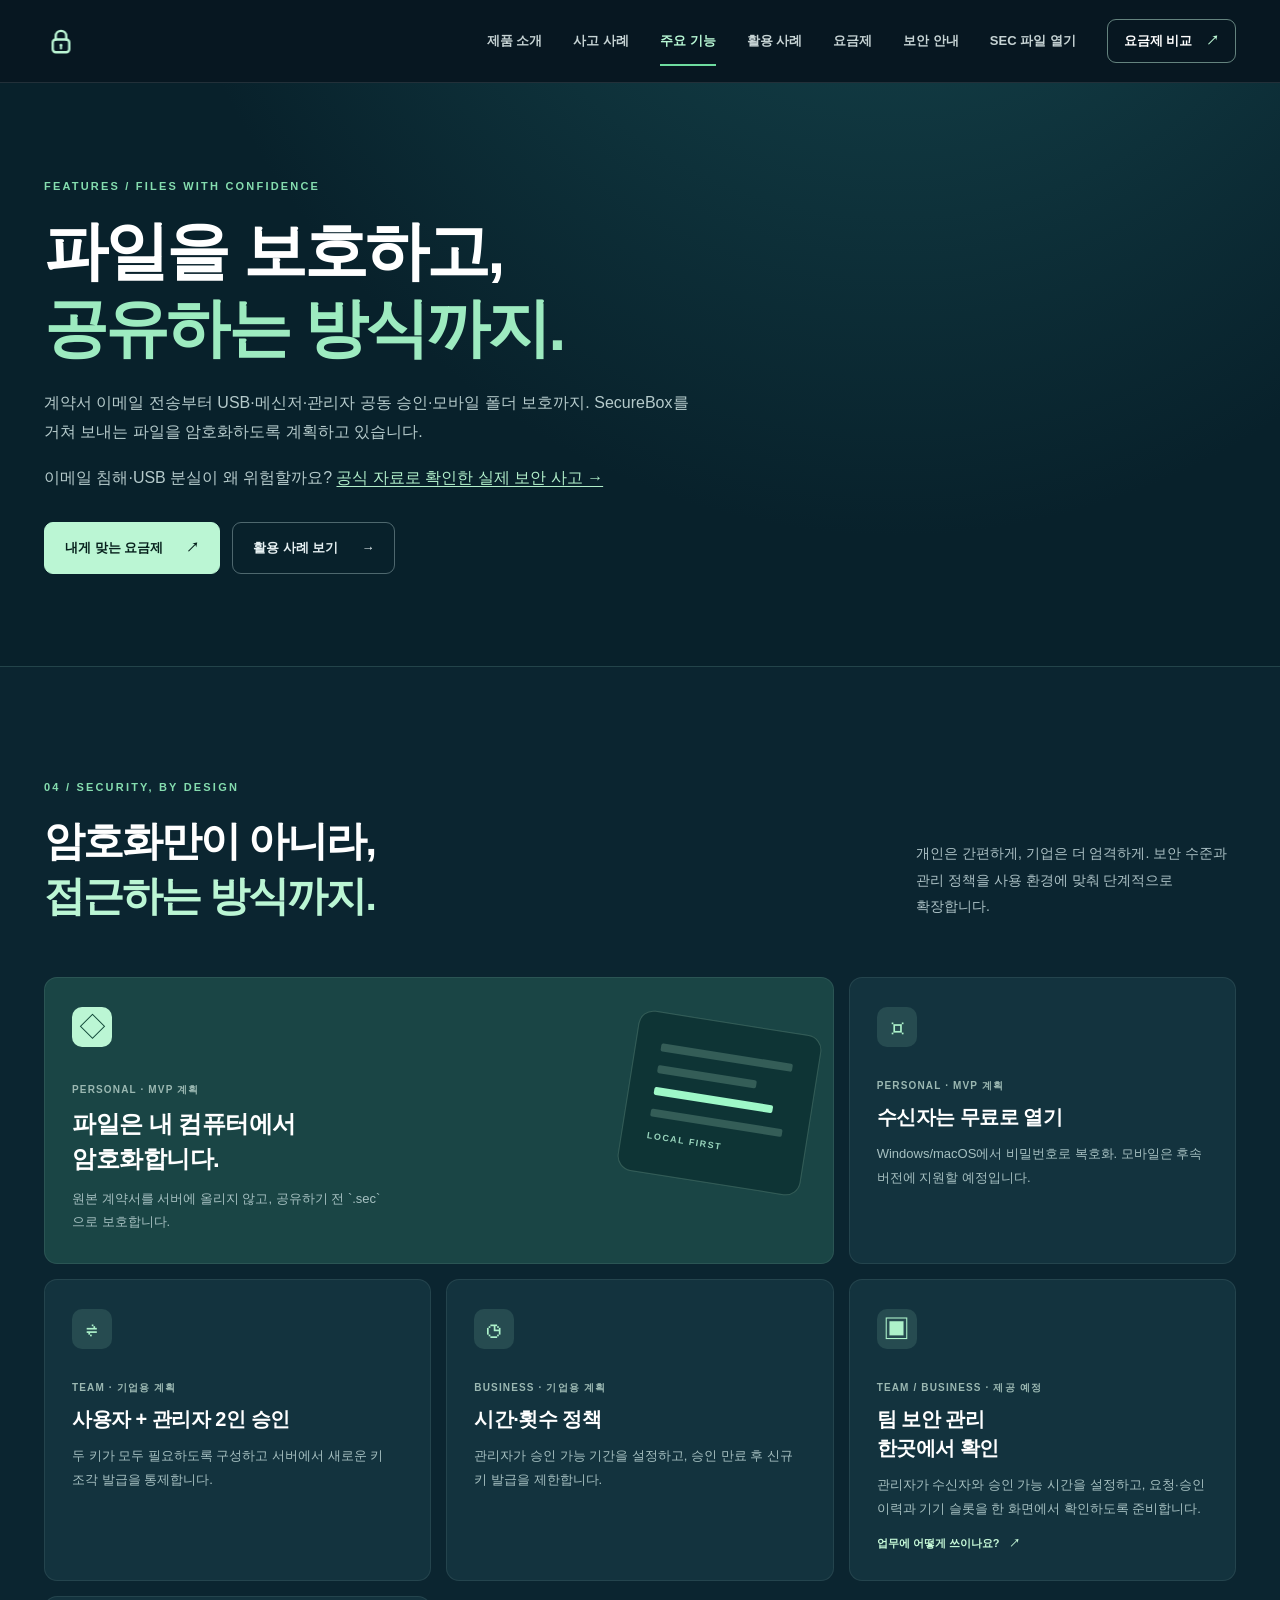
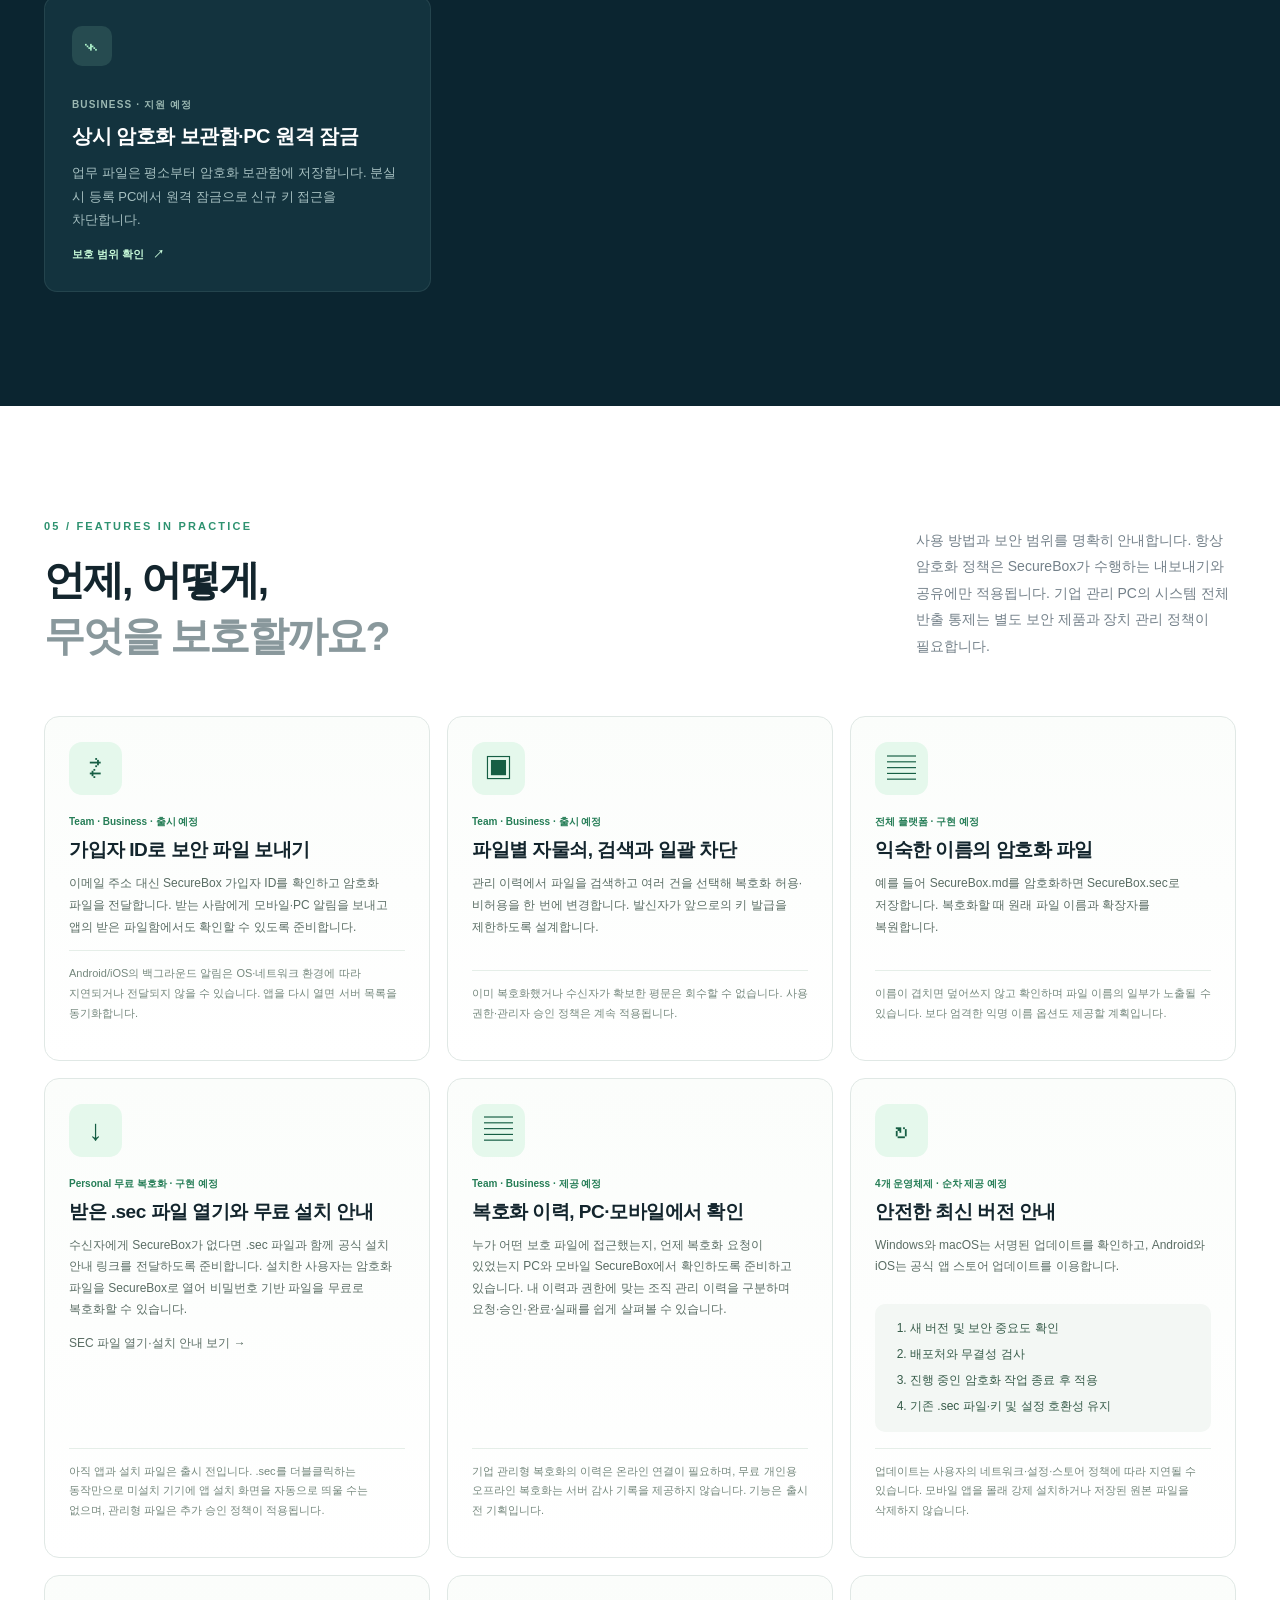
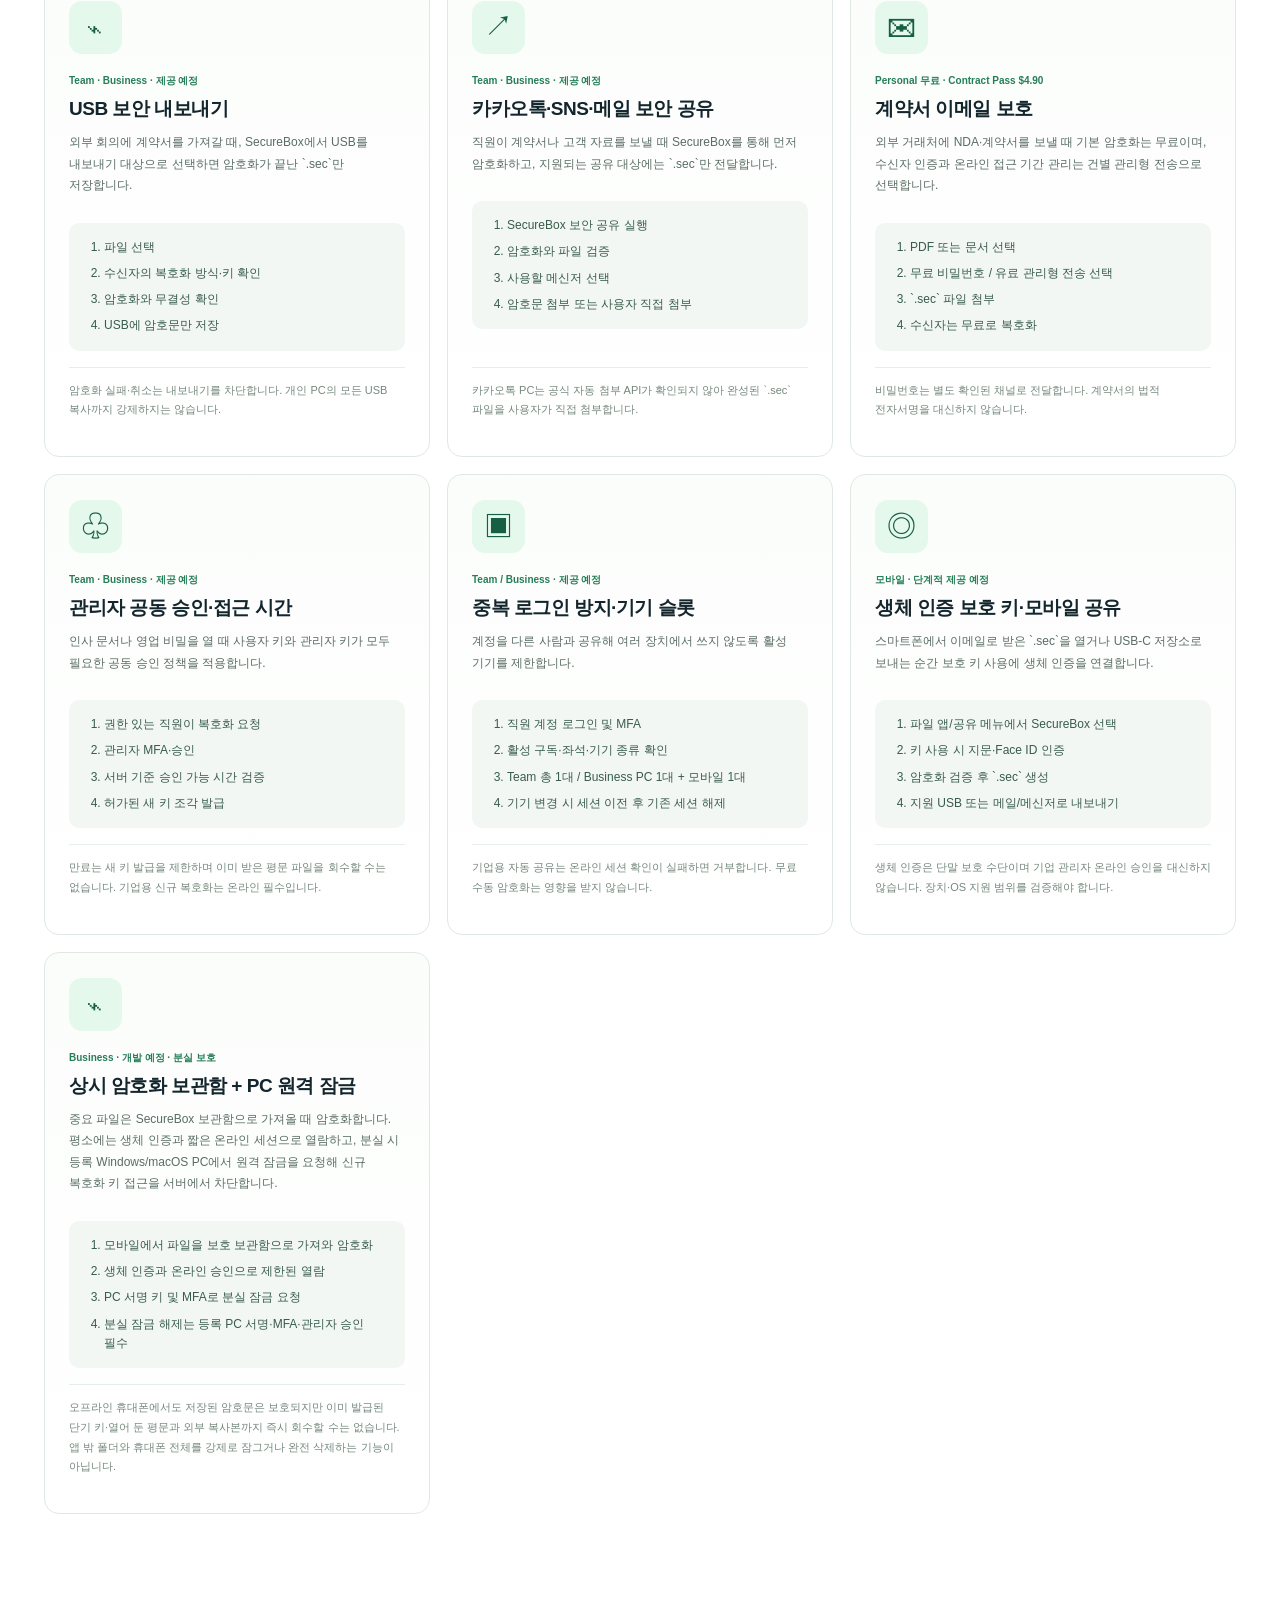
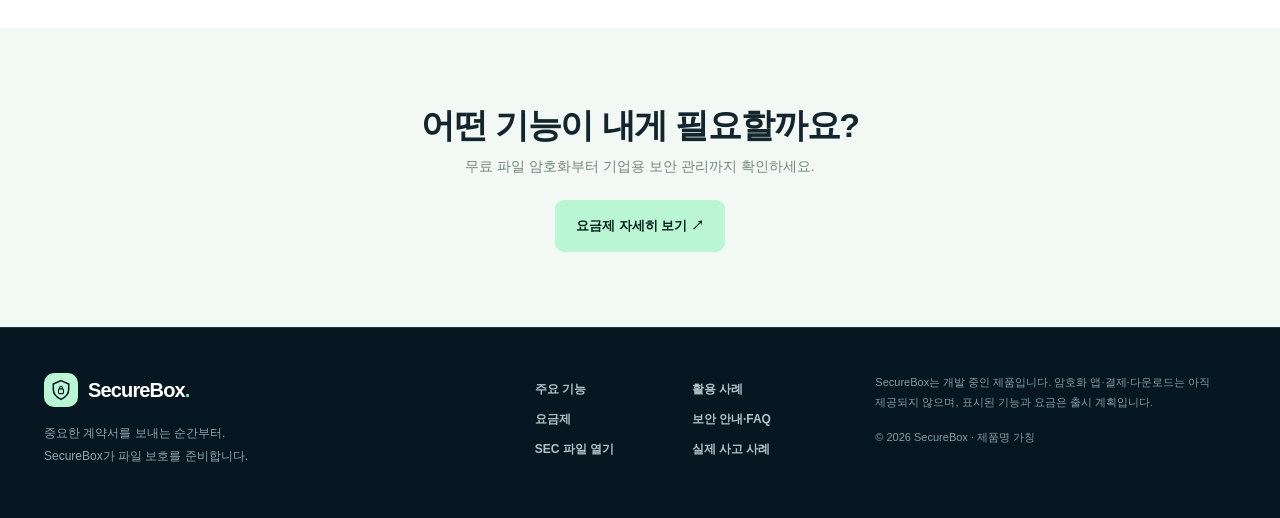
==== commit 21665408: "브랜드 중복 표시 개선 CSS 캐시 버전 갱신" ====
--- a/features.html
+++ b/features.html
@@ -1,5 +1,5 @@
 <!DOCTYPE html>
-<html lang="ko"><head><meta charset="utf-8"/><meta content="width=device-width, initial-scale=1" name="viewport"/><meta content="#071721" name="theme-color"/><meta content="SecureBox의 계약서 보호, USB·메신저 보안 공유, 관리자 승인, 모바일 폴더 보호 및 안전한 업데이트 계획을 알아보세요." name="description"/><meta content="index, follow" name="robots"/><meta content="strict-origin-when-cross-origin" name="referrer"/><meta content="default-src 'none'; script-src 'self'; style-src 'self'; img-src 'self' data:; font-src 'self'; connect-src 'none'; form-action 'none'; object-src 'none'; base-uri 'self'; frame-ancestors 'none'; upgrade-insecure-requests" http-equiv="Content-Security-Policy"/><title>기능 안내 | SecureBox</title><link href="./favicon.ico?v=20261029-audit1" rel="icon" type="image/x-icon"/><link href="./favicon.svg?v=20261029-audit1" rel="icon" type="image/svg+xml" sizes="any"/><link href="./styles.css?v=20261030-logo2" rel="stylesheet"/><script defer="" src="./script.js?v=20261030-logo2"></script></head><body><a class="skip-link" href="#main">본문 바로가기</a><div class="page-shell"><header class="site-header" id="top"><div class="nav-wrap container"><a aria-label="SecureBox 홈" class="brand brand-header" href="./index.html"><span aria-hidden="true" class="brand-mark brand-animated brand-final-lock"><span class="brand-glow"></span><svg class="brand-logo-svg" fill="none" viewBox="0 0 40 40"><path class="brand-shield" d="M20 3L34 9V19C34 27.7 28.3 33 20 37C11.7 33 6 27.7 6 19V9L20 3Z" stroke="currentColor" stroke-width="2.8"></path><rect class="brand-lock-body" height="8.5" rx="2" stroke="currentColor" stroke-width="2" width="9" x="15.5" y="18"></rect><path class="brand-open-shackle" d="M17.5 18V15.9C17.5 13.9 18.7 12.7 20.5 12.7C21.7 12.7 22.7 13.2 23.4 14.1" stroke="currentColor" stroke-linecap="round" stroke-width="2"></path><path class="brand-closed-shackle" d="M17.5 18V15.8A2.5 2.5 0 0 1 22.5 15.8V18" stroke="currentColor" stroke-linecap="round" stroke-width="2"></path><g class="brand-square-lock-glyph"><rect height="14" rx="3" fill="currentColor" width="18" x="11" y="19"></rect><path d="M14 19V14.5A6 6 0 0 1 26 14.5V19" fill="none" stroke="currentColor" stroke-linecap="round" stroke-width="3"></path><circle cx="20" cy="25" fill="var(--mint)" r="1.5"></circle></g><g class="brand-final-lock-glyph"><rect height="17" rx="4" stroke="currentColor" stroke-width="3.2" width="22" x="9" y="18"></rect><path d="M13 18V13.5A7 7 0 0 1 27 13.5V18" stroke="currentColor" stroke-linecap="round" stroke-width="3.2"></path><circle cx="20" cy="25.5" fill="currentColor" r="1.8"></circle><path d="M20 27.2V30" stroke="currentColor" stroke-linecap="round" stroke-width="2.8"></path></g></svg></span><span aria-hidden="true" class="brand-text-stage"><span class="brand-text brand-full-name">SecureBox<span class="brand-dot">.</span></span><span class="brand-text brand-sec-name"><span>SecBox</span><span class="brand-ext">.sec</span></span></span><span class="sr-only">SecureBox</span></a><button aria-controls="nav-links" aria-expanded="false" aria-label="메뉴 열기" class="menu-toggle" type="button"><span></span><span></span><span></span></button><nav aria-label="주 메뉴" class="nav-links" id="nav-links"><a href="./index.html">제품 소개</a><a href="./incidents.html">사고 사례</a><a aria-current="page" href="./features.html">주요 기능</a><a href="./stories.html">활용 사례</a><a href="./pricing.html">요금제</a><a href="./security.html">보안 안내</a><a href="./open-sec.html">SEC 파일 열기</a><a class="nav-cta" href="./pricing.html">요금제 비교 <span aria-hidden="true">↗</span></a></nav></div></header><main id="main"><section class="subhero"><div class="container"><p class="section-kicker light-kicker">FEATURES / FILES WITH CONFIDENCE</p><h1>파일을 보호하고,<br/><span>공유하는 방식까지.</span></h1><p>계약서 이메일 전송부터 USB·메신저·관리자 공동 승인·모바일 폴더 보호까지. SecureBox를 거쳐 보내는 파일을 암호화하도록 계획하고 있습니다.</p><p class="incident-content-link">이메일 침해·USB 분실이 왜 위험할까요? <a href="./incidents.html">공식 자료로 확인한 실제 보안 사고 →</a></p><div class="subhero-actions"><a class="btn btn-primary" href="./pricing.html">내게 맞는 요금제 <span aria-hidden="true">↗</span></a><a class="btn btn-secondary" href="./stories.html">활용 사례 보기 <span aria-hidden="true">→</span></a></div></div></section><section aria-labelledby="features-title" class="section-pad features-section" id="features"><div class="container"><p class="section-kicker light-kicker">04 / SECURITY, BY DESIGN</p><div class="section-intro features-intro"><div><h2 id="features-title">암호화만이 아니라,<br><span>접근하는 방식까지.</span></br></h2></div><p>개인은 간편하게, 기업은 더 엄격하게. 보안 수준과 관리 정책을 사용 환경에 맞춰 단계적으로 확장합니다.</p></div>
+<html lang="ko"><head><meta charset="utf-8"/><meta content="width=device-width, initial-scale=1" name="viewport"/><meta content="#071721" name="theme-color"/><meta content="SecureBox의 계약서 보호, USB·메신저 보안 공유, 관리자 승인, 모바일 폴더 보호 및 안전한 업데이트 계획을 알아보세요." name="description"/><meta content="index, follow" name="robots"/><meta content="strict-origin-when-cross-origin" name="referrer"/><meta content="default-src 'none'; script-src 'self'; style-src 'self'; img-src 'self' data:; font-src 'self'; connect-src 'none'; form-action 'none'; object-src 'none'; base-uri 'self'; frame-ancestors 'none'; upgrade-insecure-requests" http-equiv="Content-Security-Policy"/><title>기능 안내 | SecureBox</title><link href="./favicon.ico?v=20261029-audit1" rel="icon" type="image/x-icon"/><link href="./favicon.svg?v=20261029-audit1" rel="icon" type="image/svg+xml" sizes="any"/><link href="./styles.css?v=20261030-logo4" rel="stylesheet"/><script defer="" src="./script.js?v=20261030-logo4"></script></head><body><a class="skip-link" href="#main">본문 바로가기</a><div class="page-shell"><header class="site-header" id="top"><div class="nav-wrap container"><a aria-label="SecureBox 홈" class="brand brand-header" href="./index.html"><span aria-hidden="true" class="brand-mark brand-animated brand-final-lock"><span class="brand-glow"></span><svg class="brand-logo-svg" fill="none" viewBox="0 0 40 40"><path class="brand-shield" d="M20 3L34 9V19C34 27.7 28.3 33 20 37C11.7 33 6 27.7 6 19V9L20 3Z" stroke="currentColor" stroke-width="2.8"></path><rect class="brand-lock-body" height="8.5" rx="2" stroke="currentColor" stroke-width="2" width="9" x="15.5" y="18"></rect><path class="brand-open-shackle" d="M17.5 18V15.9C17.5 13.9 18.7 12.7 20.5 12.7C21.7 12.7 22.7 13.2 23.4 14.1" stroke="currentColor" stroke-linecap="round" stroke-width="2"></path><path class="brand-closed-shackle" d="M17.5 18V15.8A2.5 2.5 0 0 1 22.5 15.8V18" stroke="currentColor" stroke-linecap="round" stroke-width="2"></path><g class="brand-square-lock-glyph"><rect height="14" rx="3" fill="currentColor" width="18" x="11" y="19"></rect><path d="M14 19V14.5A6 6 0 0 1 26 14.5V19" fill="none" stroke="currentColor" stroke-linecap="round" stroke-width="3"></path><circle cx="20" cy="25" fill="var(--mint)" r="1.5"></circle></g><g class="brand-final-lock-glyph"><rect height="17" rx="4" stroke="currentColor" stroke-width="3.2" width="22" x="9" y="18"></rect><path d="M13 18V13.5A7 7 0 0 1 27 13.5V18" stroke="currentColor" stroke-linecap="round" stroke-width="3.2"></path><circle cx="20" cy="25.5" fill="currentColor" r="1.8"></circle><path d="M20 27.2V30" stroke="currentColor" stroke-linecap="round" stroke-width="2.8"></path></g></svg></span><span aria-hidden="true" class="brand-text-stage"><span class="brand-text brand-full-name">SecureBox<span class="brand-dot">.</span></span><span class="brand-text brand-sec-name"><span>SecBox</span><span class="brand-ext">.sec</span></span></span><span class="sr-only">SecureBox</span></a><button aria-controls="nav-links" aria-expanded="false" aria-label="메뉴 열기" class="menu-toggle" type="button"><span></span><span></span><span></span></button><nav aria-label="주 메뉴" class="nav-links" id="nav-links"><a href="./index.html">제품 소개</a><a href="./incidents.html">사고 사례</a><a aria-current="page" href="./features.html">주요 기능</a><a href="./stories.html">활용 사례</a><a href="./pricing.html">요금제</a><a href="./security.html">보안 안내</a><a href="./open-sec.html">SEC 파일 열기</a><a class="nav-cta" href="./pricing.html">요금제 비교 <span aria-hidden="true">↗</span></a></nav></div></header><main id="main"><section class="subhero"><div class="container"><p class="section-kicker light-kicker">FEATURES / FILES WITH CONFIDENCE</p><h1>파일을 보호하고,<br/><span>공유하는 방식까지.</span></h1><p>계약서 이메일 전송부터 USB·메신저·관리자 공동 승인·모바일 폴더 보호까지. SecureBox를 거쳐 보내는 파일을 암호화하도록 계획하고 있습니다.</p><p class="incident-content-link">이메일 침해·USB 분실이 왜 위험할까요? <a href="./incidents.html">공식 자료로 확인한 실제 보안 사고 →</a></p><div class="subhero-actions"><a class="btn btn-primary" href="./pricing.html">내게 맞는 요금제 <span aria-hidden="true">↗</span></a><a class="btn btn-secondary" href="./stories.html">활용 사례 보기 <span aria-hidden="true">→</span></a></div></div></section><section aria-labelledby="features-title" class="section-pad features-section" id="features"><div class="container"><p class="section-kicker light-kicker">04 / SECURITY, BY DESIGN</p><div class="section-intro features-intro"><div><h2 id="features-title">암호화만이 아니라,<br><span>접근하는 방식까지.</span></br></h2></div><p>개인은 간편하게, 기업은 더 엄격하게. 보안 수준과 관리 정책을 사용 환경에 맞춰 단계적으로 확장합니다.</p></div>
 <div class="feature-grid">
 <article class="feature-tile big-feature"><div class="feature-icon mint">◇</div><div class="feature-text"><span class="feature-label">PERSONAL · MVP 계획</span><h3>파일은 내 컴퓨터에서<br/>암호화합니다.</h3><p>원본 계약서를 서버에 올리지 않고, 공유하기 전 `.sec`으로 보호합니다.</p></div><div class="feature-mini"><span class="mini-bar"></span><span class="mini-bar"></span><span class="mini-bar active"></span><span class="mini-bar"></span><span>LOCAL FIRST</span></div></article>
 <article class="feature-tile"><div class="feature-icon">⌑</div><span class="feature-label">PERSONAL · MVP 계획</span><h3>수신자는 무료로 열기</h3><p>Windows/macOS에서 비밀번호로 복호화. 모바일은 후속 버전에 지원할 예정입니다.</p></article>
--- a/styles.css
+++ b/styles.css
@@ -262,8 +262,8 @@
 .brand-full-name{opacity:1;animation:brandFullNameClean var(--brand-duration) linear 1 both}
 .brand-sec-name{opacity:0;animation:brandSecNameClean var(--brand-duration) linear 1 both}
 .brand-ext{color:var(--mintdeep)}
-@keyframes brandFullNameClean{0%,20%{opacity:1;transform:translateY(-50%) scaleX(1);transform-origin:left center}30%,100%{opacity:0;transform:translateY(-50%) translateX(-5px) scaleX(.78);transform-origin:left center}}
-@keyframes brandSecNameClean{0%,29%{opacity:0;transform:translateY(-50%) translateX(8px)}36%,59%{opacity:1;transform:translateY(-50%) translateX(0)}64%,100%{opacity:0;transform:translateY(-50%) translateX(-5px)}}
+@keyframes brandFullNameClean{0%,24%{opacity:1;transform:translateY(-50%) scaleX(1);transform-origin:left center}27%,100%{opacity:0;transform:translateY(-50%) translateX(-5px) scaleX(.78);transform-origin:left center}}
+@keyframes brandSecNameClean{0%,30%{opacity:0;transform:translateY(-50%) translateX(8px)}34%,57%{opacity:1;transform:translateY(-50%) translateX(0)}60%,100%{opacity:0;transform:translateY(-50%) translateX(-5px)}}
 @keyframes brandGlowClean{0%,66%{opacity:0;transform:translate(-50%,-50%) scale(.25)}70%{opacity:.72;transform:translate(-50%,-50%) scale(7)}76%,100%{opacity:0;transform:translate(-50%,-50%) scale(11)}}
 @keyframes brandOpenShackleClean{0%,58%{opacity:1;transform:translateY(-1px) rotate(-13deg);transform-origin:85% 100%}64%,100%{opacity:0;transform:translateY(1px) rotate(-18deg);transform-origin:85% 100%}}
 @keyframes brandLockBodyClean{0%,66%{opacity:1;transform:scale(1)}70%,100%{opacity:0;transform:scale(.9)}}
@@ -288,3 +288,6 @@
 .brand-header.is-brand-final .brand-logo-svg{display:block!important;width:30px!important;height:30px!important}
 .brand-header.is-brand-final .brand-final-lock-glyph{display:block!important;opacity:1!important;visibility:visible!important}
 .brand-header.is-brand-final .sr-only{position:absolute!important}
+
+/* 접근성용 브랜드 라벨은 시각적으로 숨겨 중복 표시를 방지한다. */
+.sr-only{position:absolute!important;width:1px!important;height:1px!important;padding:0!important;margin:-1px!important;overflow:hidden!important;clip:rect(0,0,0,0)!important;clip-path:inset(50%)!important;white-space:nowrap!important;border:0!important}
